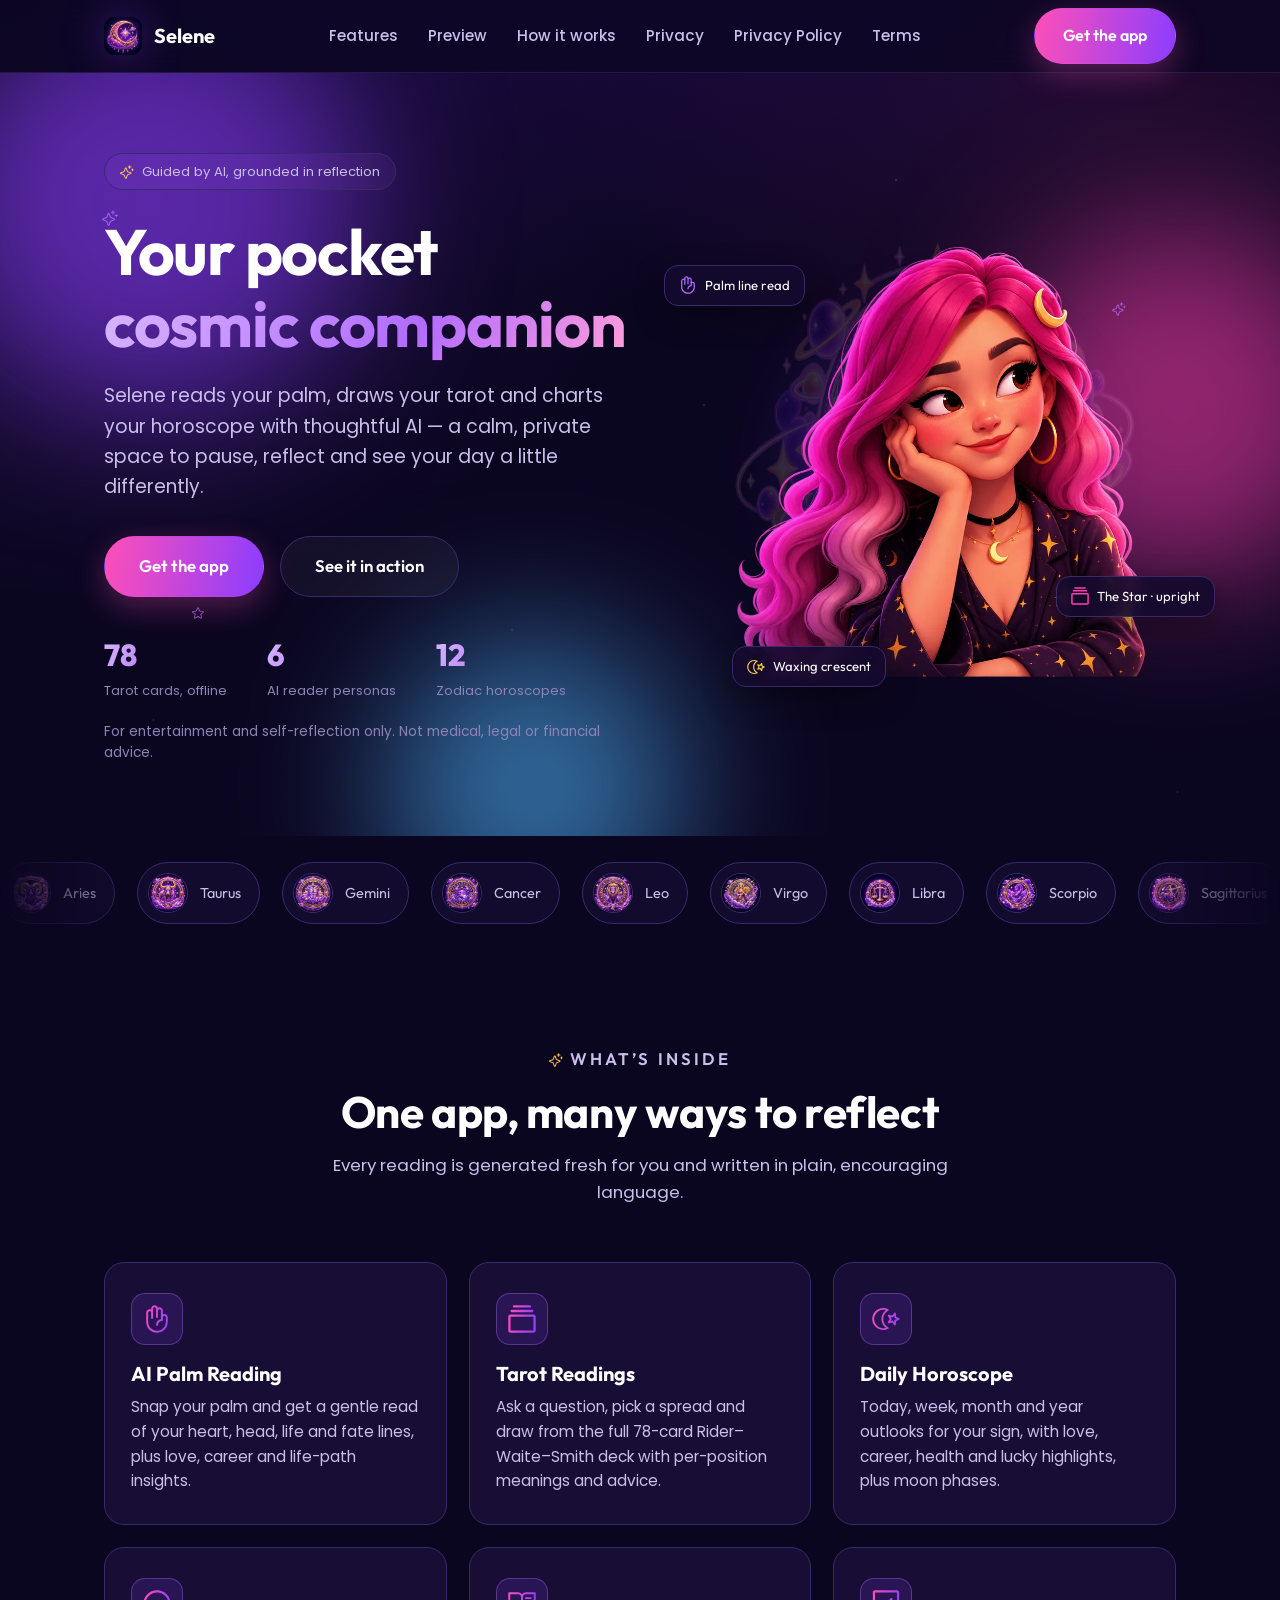
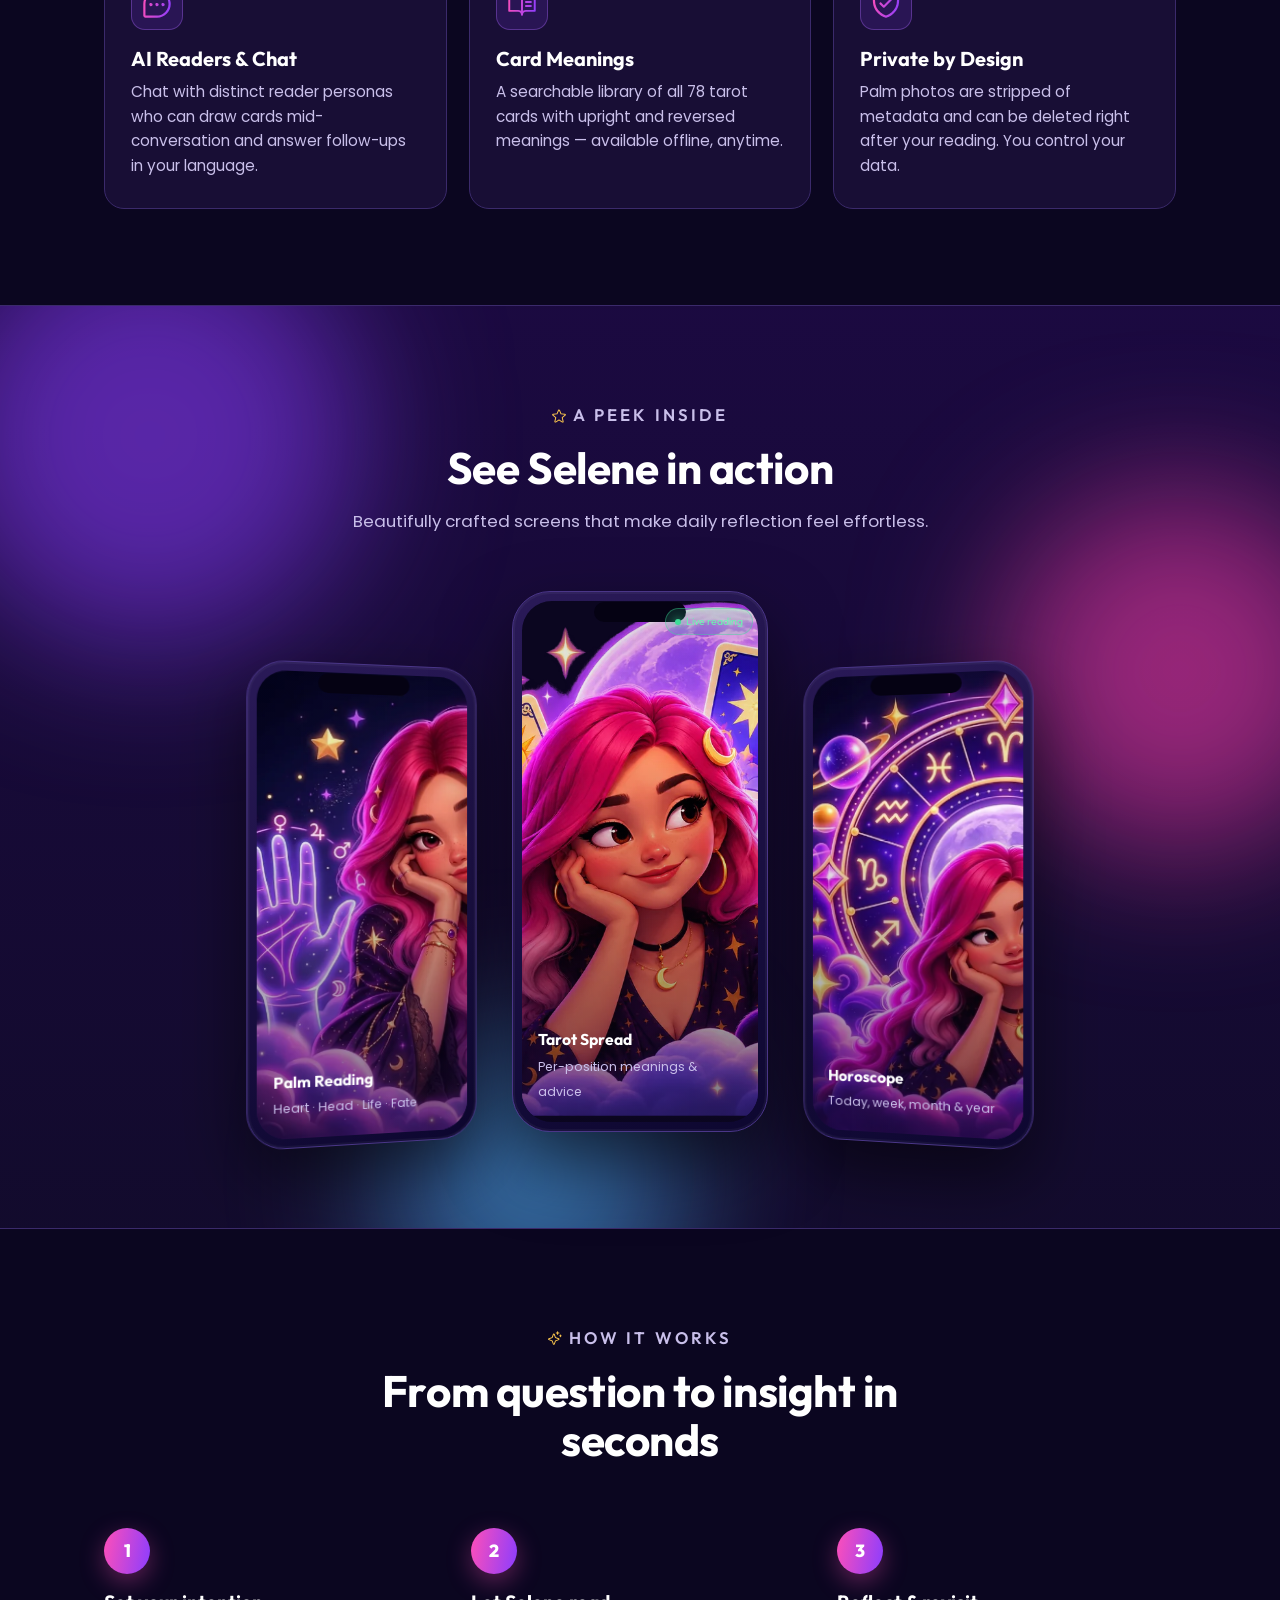
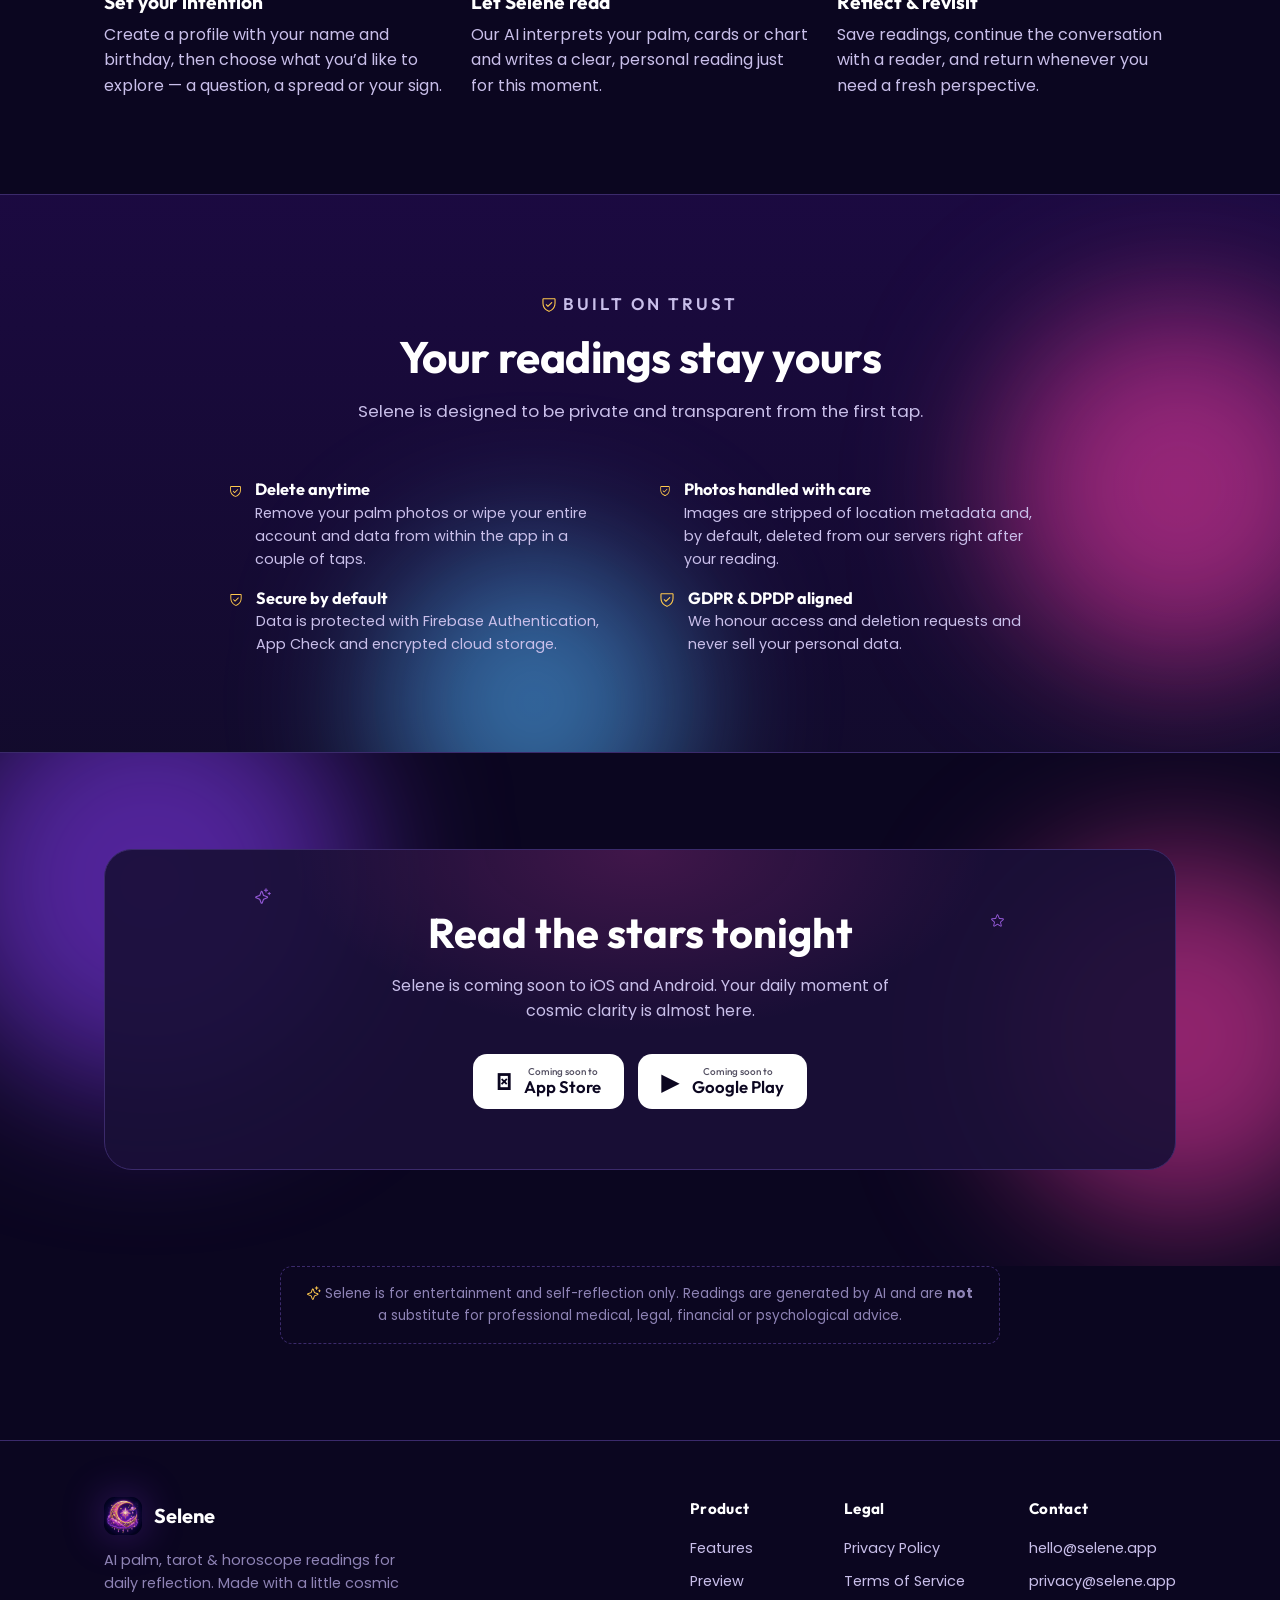
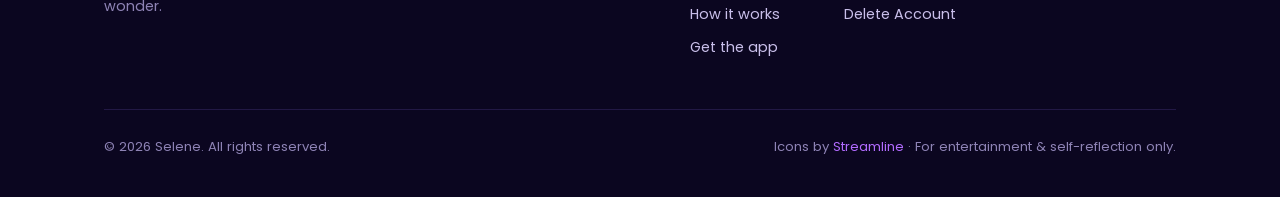
==== index.html @ d893c1e2 "Redesign landing page: Streamline icons, app demo mockups, motion graphics, zodiac marquee" ====
<!DOCTYPE html>
<html lang="en">
<head>
  <meta charset="UTF-8" />
  <meta name="viewport" content="width=device-width, initial-scale=1.0" />
  <title>Selene — AI Palm, Tarot &amp; Horoscope</title>
  <meta name="description" content="Selene reads your palm, draws your tarot and charts your horoscope with thoughtful AI. A calm, private space for daily reflection — for entertainment and self-reflection only." />
  <meta name="theme-color" content="#0B0620" />
  <link rel="icon" type="image/webp" href="assets/app_icon.webp" />
  <link rel="apple-touch-icon" href="assets/app_icon.webp" />

  <meta property="og:type" content="website" />
  <meta property="og:title" content="Selene — AI Palm, Tarot &amp; Horoscope" />
  <meta property="og:description" content="Read your palm, draw your tarot and chart your horoscope with thoughtful AI. Private by design." />
  <meta property="og:image" content="assets/hero_home.webp" />
  <meta name="twitter:card" content="summary_large_image" />

  <link rel="preconnect" href="https://fonts.googleapis.com" />
  <link rel="preconnect" href="https://fonts.gstatic.com" crossorigin />
  <link href="https://fonts.googleapis.com/css2?family=Outfit:wght@500;600;700;800&family=Poppins:wght@400;500;600&display=swap" rel="stylesheet" />
  <link rel="stylesheet" href="styles.css" />
</head>
<body>

  <div class="scroll-progress" id="scroll-progress"></div>

  <!-- ===== Nav ===== -->
  <header class="nav">
    <div class="container nav-inner">
      <a class="brand" href="index.html">
        <img src="assets/app_icon.webp" alt="Selene app icon" />
        <span>Selene</span>
      </a>
      <nav class="nav-links" id="nav-links" aria-label="Primary">
        <a href="#features">Features</a>
        <a href="#showcase">Preview</a>
        <a href="#how">How it works</a>
        <a href="#privacy">Privacy</a>
        <a href="privacy.html">Privacy Policy</a>
        <a href="terms.html">Terms</a>
      </nav>
      <div class="nav-cta">
        <a class="btn btn-primary" href="#get">Get the app</a>
        <button class="nav-toggle" aria-label="Toggle menu" aria-expanded="false" aria-controls="nav-links">&#9776;</button>
      </div>
    </div>
  </header>

  <main>
    <!-- ===== Hero ===== -->
    <section class="hero">
      <div class="aurora" aria-hidden="true"><span class="a1"></span><span class="a2"></span><span class="a3"></span></div>
      <span class="spark" style="top:18%;left:8%;" aria-hidden="true"><i class="sicon i-sparkle" style="width:16px;height:16px;"></i></span>
      <span class="spark" style="top:70%;left:15%;animation-delay:1s;" aria-hidden="true"><i class="sicon i-star" style="width:12px;height:12px;"></i></span>
      <span class="spark" style="top:30%;right:12%;animation-delay:1.6s;" aria-hidden="true"><i class="sicon i-sparkle" style="width:14px;height:14px;"></i></span>

      <div class="container hero-grid">
        <div class="hero-copy">
          <span class="hero-badge"><i class="sicon i-sparkle"></i> Guided by AI, grounded in reflection</span>
          <h1>Your pocket <span class="gradient-text">cosmic companion</span></h1>
          <p class="lead">Selene reads your palm, draws your tarot and charts your horoscope with thoughtful AI &mdash; a calm, private space to pause, reflect and see your day a little differently.</p>
          <div class="hero-actions">
            <a class="btn btn-primary btn-lg" href="#get">Get the app</a>
            <a class="btn btn-ghost btn-lg" href="#showcase">See it in action</a>
          </div>
          <div class="stats">
            <div class="stat"><div class="n">78</div><div class="l">Tarot cards, offline</div></div>
            <div class="stat"><div class="n">6</div><div class="l">AI reader personas</div></div>
            <div class="stat"><div class="n">12</div><div class="l">Zodiac horoscopes</div></div>
          </div>
          <p class="hero-note">For entertainment and self-reflection only. Not medical, legal or financial advice.</p>
        </div>

        <div class="hero-visual">
          <img class="zodiac-halo" src="assets/zodiac_wheel.webp" alt="" aria-hidden="true" />
          <div class="orb" aria-hidden="true"></div>
          <img src="assets/selene_cutout.webp" alt="Selene, the app's guiding moon-goddess character" width="440" height="440" />
          <span class="float-chip c1"><i class="sicon i-palm g"></i> Palm line read</span>
          <span class="float-chip c2"><i class="sicon i-cards m"></i> The Star &middot; upright</span>
          <span class="float-chip c3"><i class="sicon i-moon gold"></i> Waxing crescent</span>
        </div>
      </div>
    </section>

    <!-- ===== Zodiac marquee (motion graphic) ===== -->
    <div class="marquee" aria-hidden="true">
      <div class="marquee-track">
        <div class="zsign"><img src="assets/zodiac/aries.webp" alt="" /><span>Aries</span></div>
        <div class="zsign"><img src="assets/zodiac/taurus.webp" alt="" /><span>Taurus</span></div>
        <div class="zsign"><img src="assets/zodiac/gemini.webp" alt="" /><span>Gemini</span></div>
        <div class="zsign"><img src="assets/zodiac/cancer.webp" alt="" /><span>Cancer</span></div>
        <div class="zsign"><img src="assets/zodiac/leo.webp" alt="" /><span>Leo</span></div>
        <div class="zsign"><img src="assets/zodiac/virgo.webp" alt="" /><span>Virgo</span></div>
        <div class="zsign"><img src="assets/zodiac/libra.webp" alt="" /><span>Libra</span></div>
        <div class="zsign"><img src="assets/zodiac/scorpio.webp" alt="" /><span>Scorpio</span></div>
        <div class="zsign"><img src="assets/zodiac/sagittarius.webp" alt="" /><span>Sagittarius</span></div>
        <div class="zsign"><img src="assets/zodiac/capricorn.webp" alt="" /><span>Capricorn</span></div>
        <div class="zsign"><img src="assets/zodiac/aquarius.webp" alt="" /><span>Aquarius</span></div>
        <div class="zsign"><img src="assets/zodiac/pisces.webp" alt="" /><span>Pisces</span></div>
        <!-- duplicate for seamless loop -->
        <div class="zsign"><img src="assets/zodiac/aries.webp" alt="" /><span>Aries</span></div>
        <div class="zsign"><img src="assets/zodiac/taurus.webp" alt="" /><span>Taurus</span></div>
        <div class="zsign"><img src="assets/zodiac/gemini.webp" alt="" /><span>Gemini</span></div>
        <div class="zsign"><img src="assets/zodiac/cancer.webp" alt="" /><span>Cancer</span></div>
        <div class="zsign"><img src="assets/zodiac/leo.webp" alt="" /><span>Leo</span></div>
        <div class="zsign"><img src="assets/zodiac/virgo.webp" alt="" /><span>Virgo</span></div>
        <div class="zsign"><img src="assets/zodiac/libra.webp" alt="" /><span>Libra</span></div>
        <div class="zsign"><img src="assets/zodiac/scorpio.webp" alt="" /><span>Scorpio</span></div>
        <div class="zsign"><img src="assets/zodiac/sagittarius.webp" alt="" /><span>Sagittarius</span></div>
        <div class="zsign"><img src="assets/zodiac/capricorn.webp" alt="" /><span>Capricorn</span></div>
        <div class="zsign"><img src="assets/zodiac/aquarius.webp" alt="" /><span>Aquarius</span></div>
        <div class="zsign"><img src="assets/zodiac/pisces.webp" alt="" /><span>Pisces</span></div>
      </div>
    </div>

    <!-- ===== Features ===== -->
    <section id="features">
      <div class="container">
        <div class="section-head reveal">
          <p class="eyebrow"><i class="sicon i-sparkle"></i> What&rsquo;s inside</p>
          <h2>One app, many ways to reflect</h2>
          <p>Every reading is generated fresh for you and written in plain, encouraging language.</p>
        </div>
        <div class="grid grid-3">
          <article class="card reveal d1">
            <div class="icon"><i class="sicon i-palm"></i></div>
            <h3>AI Palm Reading</h3>
            <p>Snap your palm and get a gentle read of your heart, head, life and fate lines, plus love, career and life-path insights.</p>
          </article>
          <article class="card reveal d2">
            <div class="icon"><i class="sicon i-cards"></i></div>
            <h3>Tarot Readings</h3>
            <p>Ask a question, pick a spread and draw from the full 78-card Rider&ndash;Waite&ndash;Smith deck with per-position meanings and advice.</p>
          </article>
          <article class="card reveal d3">
            <div class="icon"><i class="sicon i-moon"></i></div>
            <h3>Daily Horoscope</h3>
            <p>Today, week, month and year outlooks for your sign, with love, career, health and lucky highlights, plus moon phases.</p>
          </article>
          <article class="card reveal d1">
            <div class="icon"><i class="sicon i-chat"></i></div>
            <h3>AI Readers &amp; Chat</h3>
            <p>Chat with distinct reader personas who can draw cards mid-conversation and answer follow-ups in your language.</p>
          </article>
          <article class="card reveal d2">
            <div class="icon"><i class="sicon i-book"></i></div>
            <h3>Card Meanings</h3>
            <p>A searchable library of all 78 tarot cards with upright and reversed meanings &mdash; available offline, anytime.</p>
          </article>
          <article class="card reveal d3">
            <div class="icon"><i class="sicon i-shield"></i></div>
            <h3>Private by Design</h3>
            <p>Palm photos are stripped of metadata and can be deleted right after your reading. You control your data.</p>
          </article>
        </div>
      </div>
    </section>

    <!-- ===== App demo / showcase ===== -->
    <section id="showcase" class="showcase band">
      <div class="aurora" aria-hidden="true"><span class="a1"></span><span class="a2"></span><span class="a3"></span></div>
      <div class="container">
        <div class="section-head reveal">
          <p class="eyebrow"><i class="sicon i-star"></i> A peek inside</p>
          <h2>See Selene in action</h2>
          <p>Beautifully crafted screens that make daily reflection feel effortless.</p>
        </div>
        <div class="showcase-stage reveal">
          <div class="phone left">
            <div class="notch"></div>
            <div class="screen">
              <img src="assets/hero_palm.webp" alt="Selene palm reading screen" />
              <div class="cap"><b>Palm Reading</b><span>Heart &middot; Head &middot; Life &middot; Fate</span></div>
            </div>
          </div>
          <div class="phone center">
            <div class="notch"></div>
            <span class="badge-live"><span class="dot"></span> Live reading</span>
            <div class="screen">
              <img src="assets/hero_tarot.webp" alt="Selene tarot reading screen" />
              <div class="cap"><b>Tarot Spread</b><span>Per-position meanings &amp; advice</span></div>
            </div>
          </div>
          <div class="phone right">
            <div class="notch"></div>
            <div class="screen">
              <img src="assets/hero_horoscope.webp" alt="Selene horoscope screen" />
              <div class="cap"><b>Horoscope</b><span>Today, week, month &amp; year</span></div>
            </div>
          </div>
        </div>
      </div>
    </section>

    <!-- ===== How it works ===== -->
    <section id="how">
      <div class="container">
        <div class="section-head reveal">
          <p class="eyebrow"><i class="sicon i-sparkle"></i> How it works</p>
          <h2>From question to insight in seconds</h2>
        </div>
        <div class="steps">
          <div class="step reveal d1">
            <div class="num">1</div>
            <h3>Set your intention</h3>
            <p>Create a profile with your name and birthday, then choose what you&rsquo;d like to explore &mdash; a question, a spread or your sign.</p>
          </div>
          <div class="step reveal d2">
            <div class="num">2</div>
            <h3>Let Selene read</h3>
            <p>Our AI interprets your palm, cards or chart and writes a clear, personal reading just for this moment.</p>
          </div>
          <div class="step reveal d3">
            <div class="num">3</div>
            <h3>Reflect &amp; revisit</h3>
            <p>Save readings, continue the conversation with a reader, and return whenever you need a fresh perspective.</p>
          </div>
        </div>
      </div>
    </section>

    <!-- ===== Trust / privacy ===== -->
    <section id="privacy" class="band">
      <div class="aurora" aria-hidden="true"><span class="a2"></span><span class="a3"></span></div>
      <div class="container">
        <div class="section-head reveal">
          <p class="eyebrow"><i class="sicon i-shield"></i> Built on trust</p>
          <h2>Your readings stay yours</h2>
          <p>Selene is designed to be private and transparent from the first tap.</p>
        </div>
        <div class="trust-list reveal">
          <div class="trust-item">
            <i class="sicon i-shield"></i>
            <div><h4>Delete anytime</h4><p>Remove your palm photos or wipe your entire account and data from within the app in a couple of taps.</p></div>
          </div>
          <div class="trust-item">
            <i class="sicon i-shield"></i>
            <div><h4>Photos handled with care</h4><p>Images are stripped of location metadata and, by default, deleted from our servers right after your reading.</p></div>
          </div>
          <div class="trust-item">
            <i class="sicon i-shield"></i>
            <div><h4>Secure by default</h4><p>Data is protected with Firebase Authentication, App Check and encrypted cloud storage.</p></div>
          </div>
          <div class="trust-item">
            <i class="sicon i-shield"></i>
            <div><h4>GDPR &amp; DPDP aligned</h4><p>We honour access and deletion requests and never sell your personal data.</p></div>
          </div>
        </div>
      </div>
    </section>

    <!-- ===== Get the app / CTA ===== -->
    <section id="get" class="cta-band">
      <div class="aurora" aria-hidden="true"><span class="a1"></span><span class="a2"></span></div>
      <div class="container">
        <div class="cta-card reveal">
          <span class="spark" style="top:12%;left:14%;" aria-hidden="true"><i class="sicon i-sparkle" style="width:16px;height:16px;"></i></span>
          <span class="spark" style="top:20%;right:16%;animation-delay:1s;" aria-hidden="true"><i class="sicon i-star" style="width:13px;height:13px;"></i></span>
          <h2>Read the stars tonight</h2>
          <p>Selene is coming soon to iOS and Android. Your daily moment of cosmic clarity is almost here.</p>
          <div class="store-badges">
            <a class="store-badge" href="#" aria-label="Download on the App Store (coming soon)">
              <span class="ico">&#63743;</span>
              <span><small>Coming soon to</small>App Store</span>
            </a>
            <a class="store-badge" href="#" aria-label="Get it on Google Play (coming soon)">
              <span class="ico">&#9654;</span>
              <span><small>Coming soon to</small>Google Play</span>
            </a>
          </div>
        </div>
      </div>
    </section>

    <!-- ===== Disclaimer ===== -->
    <section style="padding-top:0;">
      <div class="container">
        <p class="disclaimer reveal"><i class="sicon i-sparkle" style="width:14px;height:14px;vertical-align:-2px;background:var(--gold);"></i> Selene is for entertainment and self-reflection only. Readings are generated by AI and are <strong>not</strong> a substitute for professional medical, legal, financial or psychological advice.</p>
      </div>
    </section>
  </main>

  <!-- ===== Footer ===== -->
  <footer class="footer">
    <div class="container">
      <div class="footer-grid">
        <div class="footer-brand">
          <a class="brand" href="index.html">
            <img src="assets/app_icon.webp" alt="Selene app icon" />
            <span>Selene</span>
          </a>
          <p>AI palm, tarot &amp; horoscope readings for daily reflection. Made with a little cosmic wonder.</p>
        </div>
        <div class="footer-cols">
          <div class="footer-col">
            <h5>Product</h5>
            <a href="#features">Features</a>
            <a href="#showcase">Preview</a>
            <a href="#how">How it works</a>
            <a href="#get">Get the app</a>
          </div>
          <div class="footer-col">
            <h5>Legal</h5>
            <a href="privacy.html">Privacy Policy</a>
            <a href="terms.html">Terms of Service</a>
            <a href="delete-account.html">Delete Account</a>
          </div>
          <div class="footer-col">
            <h5>Contact</h5>
            <a href="mailto:hello@selene.app">hello@selene.app</a>
            <a href="mailto:privacy@selene.app">privacy@selene.app</a>
          </div>
        </div>
      </div>
      <div class="footer-bottom">
        <span>&copy; <span id="year">2026</span> Selene. All rights reserved.</span>
        <span>Icons by <a href="https://streamlinehq.com" target="_blank" rel="noopener">Streamline</a> &middot; For entertainment &amp; self-reflection only.</span>
      </div>
    </div>
  </footer>

  <script src="main.js"></script>
</body>
</html>
---- styles.css ----
/* =============================================================
   Selene — shared stylesheet
   Cosmic-purple brand carried over from the Flutter app theme.
   ============================================================= */

:root {
  /* Brand palette (from lib/core/theme.dart) */
  --bg: #0B0620;
  --bg-top: #2A0E5C;
  --card: rgba(26, 16, 56, 0.90);
  --card-solid: #150C30;
  --border: #3B2A6B;
  --primary: #8B3DFF;
  --glow: #B26BFF;
  --magenta: #FF3DAE;
  --gold: #FFC94D;
  --text: #FFFFFF;
  --text-secondary: #C9BFEA;
  --text-muted: #8E83B5;

  --cta: linear-gradient(100deg, #FF4FB8 0%, #8B3DFF 100%);
  --heading-gradient: linear-gradient(120deg, #D9B8FF 0%, #B26BFF 60%, #FF9EDB 100%);

  --radius-sm: 12px;
  --radius: 20px;
  --radius-lg: 28px;
  --maxw: 1120px;

  --font-head: "Outfit", system-ui, -apple-system, "Segoe UI", sans-serif;
  --font-body: "Poppins", system-ui, -apple-system, "Segoe UI", sans-serif;

  --shadow-glow: 0 0 40px rgba(139, 61, 255, 0.35);
}

/* ---------- Reset ---------- */
*, *::before, *::after { box-sizing: border-box; margin: 0; padding: 0; }

html { scroll-behavior: smooth; -webkit-text-size-adjust: 100%; }

body {
  font-family: var(--font-body);
  color: var(--text-secondary);
  background-color: var(--bg);
  background-image:
    radial-gradient(1200px 700px at 50% -10%, #1C0A45 0%, rgba(28,10,69,0) 55%),
    radial-gradient(900px 600px at 85% 8%, rgba(255,61,174,0.10) 0%, rgba(11,6,32,0) 60%),
    radial-gradient(900px 700px at 8% 20%, rgba(139,61,255,0.14) 0%, rgba(11,6,32,0) 60%);
  background-attachment: fixed;
  line-height: 1.6;
  font-size: 16px;
  overflow-x: hidden;
  min-height: 100vh;
  -webkit-font-smoothing: antialiased;
}

/* Faint starfield layer */
body::before {
  content: "";
  position: fixed;
  inset: 0;
  z-index: -1;
  pointer-events: none;
  background-image:
    radial-gradient(1.5px 1.5px at 20% 30%, rgba(255,255,255,0.7), transparent),
    radial-gradient(1.5px 1.5px at 70% 20%, rgba(255,255,255,0.5), transparent),
    radial-gradient(1px 1px at 40% 70%, rgba(255,255,255,0.6), transparent),
    radial-gradient(1px 1px at 85% 60%, rgba(255,255,255,0.5), transparent),
    radial-gradient(1.5px 1.5px at 55% 45%, rgba(255,255,255,0.4), transparent),
    radial-gradient(1px 1px at 12% 80%, rgba(255,255,255,0.5), transparent),
    radial-gradient(1px 1px at 92% 88%, rgba(255,255,255,0.4), transparent);
  opacity: 0.5;
}

img { max-width: 100%; display: block; }
a { color: var(--glow); text-decoration: none; transition: color 0.2s ease; }
a:hover { color: var(--magenta); }

/* ---------- Layout ---------- */
.container { width: 100%; max-width: var(--maxw); margin: 0 auto; padding: 0 24px; }

section { padding: 96px 0; }

/* ---------- Typography ---------- */
h1, h2, h3, h4 { font-family: var(--font-head); color: var(--text); line-height: 1.12; font-weight: 700; }

.eyebrow {
  font-family: var(--font-head);
  text-transform: uppercase;
  letter-spacing: 0.18em;
  font-size: 0.72rem;
  font-weight: 600;
  color: var(--glow);
  margin-bottom: 14px;
}

.gradient-text {
  background: var(--heading-gradient);
  -webkit-background-clip: text;
  background-clip: text;
  color: transparent;
}

.section-head { max-width: 640px; margin: 0 auto 56px; text-align: center; }
.section-head h2 { font-size: clamp(1.9rem, 4vw, 2.75rem); margin-bottom: 16px; letter-spacing: -0.01em; }
.section-head p { color: var(--text-secondary); font-size: 1.05rem; }

/* ---------- Buttons ---------- */
.btn {
  display: inline-flex;
  align-items: center;
  justify-content: center;
  gap: 10px;
  font-family: var(--font-head);
  font-weight: 600;
  font-size: 1rem;
  padding: 14px 28px;
  border-radius: 999px;
  border: 1px solid transparent;
  cursor: pointer;
  transition: transform 0.2s ease, box-shadow 0.2s ease, background 0.2s ease;
  white-space: nowrap;
}
.btn-primary {
  background: var(--cta);
  color: #fff;
  box-shadow: 0 10px 30px rgba(255, 79, 184, 0.30);
}
.btn-primary:hover { transform: translateY(-2px); box-shadow: 0 16px 40px rgba(255, 79, 184, 0.42); color: #fff; }
.btn-ghost {
  background: rgba(255,255,255,0.04);
  border-color: var(--border);
  color: var(--text);
}
.btn-ghost:hover { border-color: var(--glow); color: var(--text); background: rgba(178,107,255,0.10); }
.btn-lg { padding: 16px 34px; font-size: 1.05rem; }

/* ---------- Navbar ---------- */
.nav {
  position: sticky;
  top: 0;
  z-index: 50;
  backdrop-filter: blur(14px);
  background: rgba(11, 6, 32, 0.72);
  border-bottom: 1px solid rgba(59, 42, 107, 0.5);
}
.nav-inner { display: flex; align-items: center; justify-content: space-between; height: 72px; }
.brand { display: flex; align-items: center; gap: 12px; font-family: var(--font-head); font-weight: 700; font-size: 1.25rem; color: #fff; }
.brand img { width: 38px; height: 38px; border-radius: 11px; box-shadow: var(--shadow-glow); }
.nav-links { display: flex; align-items: center; gap: 30px; }
.nav-links a { color: var(--text-secondary); font-size: 0.95rem; font-weight: 500; }
.nav-links a:hover { color: #fff; }
.nav-cta { display: flex; align-items: center; gap: 14px; }
.nav-toggle { display: none; background: none; border: 0; color: #fff; font-size: 1.6rem; cursor: pointer; }

/* ---------- Hero ---------- */
.hero { padding: 80px 0 72px; }
.hero-grid { display: grid; grid-template-columns: 1.05fr 0.95fr; gap: 56px; align-items: center; }
.hero h1 { font-size: clamp(2.5rem, 6vw, 4rem); letter-spacing: -0.02em; margin-bottom: 22px; }
.hero p.lead { font-size: 1.18rem; color: var(--text-secondary); max-width: 520px; margin-bottom: 34px; }
.hero-actions { display: flex; gap: 16px; flex-wrap: wrap; }
.hero-note { margin-top: 20px; font-size: 0.85rem; color: var(--text-muted); }

.hero-badge {
  display: inline-flex; align-items: center; gap: 8px;
  padding: 7px 15px; margin-bottom: 26px;
  border-radius: 999px;
  border: 1px solid var(--border);
  background: rgba(178,107,255,0.08);
  font-size: 0.82rem; color: var(--text-secondary);
}
.hero-badge .dot { width: 7px; height: 7px; border-radius: 50%; background: var(--gold); box-shadow: 0 0 10px var(--gold); }

.hero-visual { position: relative; display: flex; justify-content: center; }
.hero-visual .orb {
  position: absolute; inset: 0; margin: auto;
  width: 78%; aspect-ratio: 1; border-radius: 50%;
  background: radial-gradient(circle, rgba(178,107,255,0.5) 0%, rgba(139,61,255,0.12) 45%, transparent 70%);
  filter: blur(20px);
  z-index: 0;
  animation: float 7s ease-in-out infinite;
}
.hero-visual img {
  position: relative; z-index: 1;
  width: 100%; max-width: 440px;
  border-radius: 28px;
  animation: float 7s ease-in-out infinite;
}

@keyframes float { 0%,100% { transform: translateY(0); } 50% { transform: translateY(-14px); } }

/* ---------- Feature grid ---------- */
.grid { display: grid; gap: 22px; }
.grid-3 { grid-template-columns: repeat(3, 1fr); }
.grid-2 { grid-template-columns: repeat(2, 1fr); }

.card {
  background: var(--card);
  border: 1px solid var(--border);
  border-radius: var(--radius);
  padding: 30px 26px;
  transition: transform 0.25s ease, border-color 0.25s ease, box-shadow 0.25s ease;
}
.card:hover { transform: translateY(-4px); border-color: rgba(178,107,255,0.6); box-shadow: 0 18px 50px rgba(0,0,0,0.35); }
.card .icon {
  width: 52px; height: 52px; border-radius: 14px;
  display: grid; place-items: center; font-size: 1.5rem;
  background: rgba(139,61,255,0.16);
  border: 1px solid rgba(178,107,255,0.35);
  margin-bottom: 18px;
}
.card h3 { font-size: 1.25rem; margin-bottom: 10px; }
.card p { font-size: 0.96rem; color: var(--text-secondary); }

/* ---------- How it works ---------- */
.steps { display: grid; grid-template-columns: repeat(3, 1fr); gap: 28px; counter-reset: step; }
.step { position: relative; padding-top: 8px; }
.step .num {
  font-family: var(--font-head); font-weight: 800; font-size: 1.1rem;
  width: 46px; height: 46px; border-radius: 50%;
  display: grid; place-items: center; margin-bottom: 18px;
  color: #fff; background: var(--cta);
  box-shadow: 0 8px 24px rgba(255,79,184,0.35);
}
.step h3 { font-size: 1.2rem; margin-bottom: 8px; }

/* ---------- Trust / privacy band ---------- */
.band {
  background: linear-gradient(180deg, rgba(42,14,92,0.55) 0%, rgba(26,16,56,0.55) 100%);
  border-top: 1px solid var(--border);
  border-bottom: 1px solid var(--border);
}
.trust-list { display: grid; grid-template-columns: repeat(2, 1fr); gap: 18px 40px; max-width: 820px; margin: 0 auto; }
.trust-item { display: flex; gap: 14px; align-items: flex-start; }
.trust-item .check { color: var(--gold); font-size: 1.2rem; line-height: 1.4; flex-shrink: 0; }
.trust-item h4 { font-family: var(--font-head); color: #fff; font-size: 1.02rem; margin-bottom: 3px; }
.trust-item p { font-size: 0.9rem; color: var(--text-secondary); }

/* ---------- CTA band ---------- */
.cta-band { text-align: center; }
.cta-card {
  background: var(--card);
  border: 1px solid var(--border);
  border-radius: var(--radius-lg);
  padding: 60px 32px;
  position: relative;
  overflow: hidden;
}
.cta-card::before {
  content:""; position:absolute; inset:0;
  background: radial-gradient(500px 260px at 50% 0%, rgba(255,61,174,0.18), transparent 70%);
  pointer-events:none;
}
.cta-card h2 { font-size: clamp(1.8rem, 4vw, 2.6rem); margin-bottom: 16px; position: relative; }
.cta-card p { max-width: 520px; margin: 0 auto 30px; position: relative; }

/* ---------- Store badges ---------- */
.store-badges { display: flex; gap: 14px; justify-content: center; flex-wrap: wrap; }
.store-badge {
  display: inline-flex; align-items: center; gap: 12px;
  padding: 12px 22px; border-radius: 14px;
  background: #fff; color: #0B0620;
  font-family: var(--font-head); font-weight: 600;
  border: 1px solid rgba(255,255,255,0.2);
  transition: transform 0.2s ease;
}
.store-badge:hover { transform: translateY(-2px); color: #0B0620; }
.store-badge small { display: block; font-size: 0.62rem; font-weight: 500; opacity: 0.7; line-height: 1; }
.store-badge span { font-size: 1.05rem; line-height: 1.15; }
.store-badge .ico { font-size: 1.5rem; }

/* ---------- Disclaimer strip ---------- */
.disclaimer {
  text-align: center; font-size: 0.85rem; color: var(--text-muted);
  border: 1px dashed var(--border); border-radius: var(--radius-sm);
  padding: 16px 20px; max-width: 720px; margin: 0 auto;
}

/* ---------- Footer ---------- */
.footer { border-top: 1px solid var(--border); padding: 56px 0 40px; }
.footer-grid { display: flex; justify-content: space-between; flex-wrap: wrap; gap: 40px; margin-bottom: 40px; }
.footer-brand { max-width: 300px; }
.footer-brand .brand { margin-bottom: 14px; }
.footer-brand p { font-size: 0.9rem; color: var(--text-muted); }
.footer-cols { display: flex; gap: 64px; flex-wrap: wrap; }
.footer-col h5 { font-family: var(--font-head); color: #fff; font-size: 0.95rem; margin-bottom: 16px; letter-spacing: 0.02em; }
.footer-col a { display: block; color: var(--text-secondary); font-size: 0.9rem; margin-bottom: 10px; }
.footer-col a:hover { color: #fff; }
.footer-bottom {
  display: flex; justify-content: space-between; align-items: center; flex-wrap: wrap; gap: 12px;
  padding-top: 26px; border-top: 1px solid rgba(59,42,107,0.5);
  font-size: 0.82rem; color: var(--text-muted);
}

/* ---------- Legal / content pages ---------- */
.page-hero { padding: 72px 0 40px; text-align: center; }
.page-hero h1 { font-size: clamp(2.2rem, 5vw, 3.2rem); margin-bottom: 12px; }
.page-hero .updated { font-size: 0.88rem; color: var(--text-muted); }

.legal { padding: 20px 0 96px; }
.legal-wrap { max-width: 820px; margin: 0 auto; }
.legal-card {
  background: var(--card);
  border: 1px solid var(--border);
  border-radius: var(--radius);
  padding: 44px clamp(24px, 5vw, 56px);
}
.legal-card h2 {
  font-size: 1.4rem; margin: 40px 0 14px;
  padding-top: 8px;
}
.legal-card h2:first-child { margin-top: 0; }
.legal-card h3 { font-size: 1.08rem; color: var(--text); margin: 24px 0 10px; }
.legal-card p { margin-bottom: 16px; color: var(--text-secondary); }
.legal-card ul { margin: 0 0 18px 22px; }
.legal-card li { margin-bottom: 9px; color: var(--text-secondary); }
.legal-card strong { color: var(--text); font-weight: 600; }
.legal-card a { text-decoration: underline; text-underline-offset: 3px; }

/* Table of contents */
.toc {
  background: rgba(21,12,48,0.6);
  border: 1px solid var(--border);
  border-radius: var(--radius-sm);
  padding: 20px 24px;
  margin-bottom: 32px;
}
.toc h4 { font-family: var(--font-head); color: #fff; font-size: 0.85rem; text-transform: uppercase; letter-spacing: 0.14em; margin-bottom: 12px; }
.toc ol { margin-left: 18px; columns: 2; column-gap: 32px; }
.toc li { margin-bottom: 7px; font-size: 0.9rem; }
.toc a { color: var(--text-secondary); text-decoration: none; }
.toc a:hover { color: var(--glow); }

/* Callout boxes (delete-account, warnings) */
.callout {
  border-radius: var(--radius-sm);
  padding: 20px 22px;
  margin: 22px 0;
  border: 1px solid var(--border);
  background: rgba(139,61,255,0.08);
}
.callout.warn { border-color: rgba(255,92,122,0.5); background: rgba(255,92,122,0.08); }
.callout.gold { border-color: rgba(255,201,77,0.45); background: rgba(255,201,77,0.07); }
.callout h4 { font-family: var(--font-head); color: #fff; margin-bottom: 8px; font-size: 1.02rem; }
.callout p:last-child { margin-bottom: 0; }

/* Numbered step list for delete-account */
.step-list { counter-reset: s; list-style: none; margin: 0 0 8px; }
.step-list li {
  position: relative; padding: 0 0 22px 52px; margin: 0;
  border-left: 2px solid var(--border); margin-left: 18px;
}
.step-list li:last-child { border-left-color: transparent; padding-bottom: 0; }
.step-list li::before {
  counter-increment: s; content: counter(s);
  position: absolute; left: -19px; top: -2px;
  width: 36px; height: 36px; border-radius: 50%;
  display: grid; place-items: center;
  font-family: var(--font-head); font-weight: 700; color: #fff;
  background: var(--cta); box-shadow: 0 6px 18px rgba(255,79,184,0.3);
}
.step-list li strong { display: block; color: #fff; margin-bottom: 3px; font-family: var(--font-head); }

/* ---------- Reveal on scroll ---------- */
.reveal { opacity: 0; transform: translateY(24px); transition: opacity 0.7s ease, transform 0.7s ease; }
.reveal.in { opacity: 1; transform: none; }

/* ---------- Responsive ---------- */
@media (max-width: 900px) {
  section { padding: 72px 0; }
  .hero-grid { grid-template-columns: 1fr; gap: 40px; text-align: center; }
  .hero p.lead { margin-left: auto; margin-right: auto; }
  .hero-actions { justify-content: center; }
  .hero-badge { margin-left: auto; margin-right: auto; }
  .hero-visual { order: -1; }
  .grid-3 { grid-template-columns: repeat(2, 1fr); }
  .steps { grid-template-columns: 1fr; gap: 20px; }
  .nav-links { display: none; }
  .nav-toggle { display: block; }
  .nav-links.open {
    display: flex; flex-direction: column; gap: 18px;
    position: absolute; top: 72px; left: 0; right: 0;
    background: rgba(11,6,32,0.97); padding: 24px; border-bottom: 1px solid var(--border);
  }
  .trust-list { grid-template-columns: 1fr; }
  .toc ol { columns: 1; }
}

@media (max-width: 560px) {
  .grid-3, .grid-2 { grid-template-columns: 1fr; }
  .container { padding: 0 18px; }
  .footer-bottom { flex-direction: column; text-align: center; }
  .nav-cta .btn:not(.nav-toggle) { display: none; }
}

/* =============================================================
   ENHANCEMENTS v2 — Streamline icons, motion graphics, app demo
   ============================================================= */

/* ---------- Streamline icon system (mask → themeable) ---------- */
.sicon {
  display: inline-block;
  width: 1em; height: 1em;
  background: currentColor;
  -webkit-mask: var(--m) center / contain no-repeat;
  mask: var(--m) center / contain no-repeat;
}
.i-palm    { --m: url(assets/icons/palm.svg); }
.i-cards   { --m: url(assets/icons/cards.svg); }
.i-moon    { --m: url(assets/icons/moon.svg); }
.i-chat    { --m: url(assets/icons/chat.svg); }
.i-book    { --m: url(assets/icons/book.svg); }
.i-shield  { --m: url(assets/icons/shield.svg); }
.i-sparkle { --m: url(assets/icons/sparkle.svg); }
.i-star    { --m: url(assets/icons/star.svg); }

/* Feature-card icon tile now renders a gradient-filled Streamline glyph */
.card .icon { position: relative; overflow: hidden; }
.card .icon .sicon {
  width: 28px; height: 28px;
  background: var(--cta);
}
.card:hover .icon .sicon { animation: icon-pop 0.5s ease; }
@keyframes icon-pop { 0%{transform:scale(1);} 40%{transform:scale(1.18) rotate(-4deg);} 100%{transform:scale(1);} }

/* Eyebrow / badge sparkle */
.hero-badge .sicon, .eyebrow .sicon { width: 14px; height: 14px; background: var(--gold); }
.trust-item .sicon { width: 22px; height: 22px; background: var(--gold); }
.step .num .sicon { width: 20px; height: 20px; background: #fff; }

/* ---------- Animated aurora blobs (hero + sections) ---------- */
.aurora { position: absolute; inset: 0; overflow: hidden; z-index: 0; pointer-events: none; }
.aurora span {
  position: absolute; border-radius: 50%; filter: blur(70px); opacity: 0.55;
  mix-blend-mode: screen;
}
.aurora .a1 { width: 420px; height: 420px; background: #8B3DFF; top: -80px; left: -60px; animation: drift1 16s ease-in-out infinite; }
.aurora .a2 { width: 360px; height: 360px; background: #FF3DAE; top: 20%; right: -80px; animation: drift2 19s ease-in-out infinite; }
.aurora .a3 { width: 300px; height: 300px; background: #4FB8FF; bottom: -100px; left: 30%; animation: drift3 22s ease-in-out infinite; }
@keyframes drift1 { 0%,100%{transform:translate(0,0) scale(1);} 50%{transform:translate(60px,40px) scale(1.15);} }
@keyframes drift2 { 0%,100%{transform:translate(0,0) scale(1);} 50%{transform:translate(-50px,50px) scale(1.1);} }
@keyframes drift3 { 0%,100%{transform:translate(0,0) scale(1);} 50%{transform:translate(40px,-40px) scale(1.2);} }
.hero, section.band, .cta-band { position: relative; }
.hero > .container, .band > .container, .cta-band > .container { position: relative; z-index: 1; }

/* ---------- Floating sparkles decoration ---------- */
.spark {
  position: absolute; color: var(--glow);
  animation: twinkle 3s ease-in-out infinite, floaty 7s ease-in-out infinite;
  pointer-events: none; opacity: 0.8; z-index: 1;
}
.spark .sicon { display:block; }
@keyframes twinkle { 0%,100%{opacity:0.25; transform:scale(0.8);} 50%{opacity:1; transform:scale(1.1);} }
@keyframes floaty { 0%,100%{translate:0 0;} 50%{translate:0 -12px;} }

/* ---------- Hero visual: rotating zodiac halo + orbiting chips ---------- */
.hero-visual .zodiac-halo {
  position: absolute; width: 118%; aspect-ratio: 1; left: 50%; top: 50%;
  translate: -50% -50%; opacity: 0.14; z-index: 0;
  animation: spin 60s linear infinite;
}
@keyframes spin { to { rotate: 360deg; } }

.float-chip {
  position: absolute; z-index: 2;
  display: inline-flex; align-items: center; gap: 8px;
  padding: 9px 14px; border-radius: 14px;
  background: rgba(20, 11, 46, 0.9);
  border: 1px solid var(--border);
  box-shadow: 0 10px 30px rgba(0,0,0,0.4);
  font-family: var(--font-head); font-size: 0.82rem; color: #fff;
  backdrop-filter: blur(6px);
  animation: floaty 6s ease-in-out infinite;
}
.float-chip .sicon { width: 18px; height: 18px; }
.float-chip.c1 { top: 6%; left: -6%; }
.float-chip.c2 { bottom: 14%; right: -8%; animation-delay: 1.2s; }
.float-chip.c3 { bottom: -2%; left: 8%; animation-delay: 2.1s; }
.float-chip .g { color: var(--glow); }
.float-chip .m { color: var(--magenta); }
.float-chip .gold { color: var(--gold); }

/* ---------- App demo: phone mockups ---------- */
.showcase { position: relative; }
.showcase-stage {
  display: flex; justify-content: center; align-items: flex-end;
  gap: 28px; perspective: 1400px; margin-top: 20px;
}
.phone {
  position: relative; flex: 0 0 auto;
  width: 232px; aspect-ratio: 9 / 19;
  border-radius: 38px; padding: 9px;
  background: linear-gradient(160deg, #2a1a58, #0d0730);
  border: 1px solid #4a3688;
  box-shadow: 0 30px 70px rgba(0,0,0,0.55), inset 0 0 0 2px rgba(255,255,255,0.04);
  transition: transform 0.5s cubic-bezier(.2,.7,.2,1);
  animation: floaty 8s ease-in-out infinite;
}
.phone .screen {
  position: relative; height: 100%; border-radius: 30px; overflow: hidden;
  background: var(--bg);
}
.phone .screen img { width: 100%; height: 100%; object-fit: cover; }
.phone .notch {
  position: absolute; top: 10px; left: 50%; translate: -50%;
  width: 92px; height: 20px; border-radius: 12px; background: #050213; z-index: 3;
}
.phone .screen::after {
  content: ""; position: absolute; inset: 0; z-index: 2;
  background: linear-gradient(180deg, rgba(11,6,32,0.15) 0%, rgba(11,6,32,0) 30%, rgba(11,6,32,0.55) 100%);
}
.phone .cap {
  position: absolute; left: 0; right: 0; bottom: 0; z-index: 3;
  padding: 14px 16px 18px; text-align: left;
}
.phone .cap b { font-family: var(--font-head); color:#fff; font-size:0.98rem; display:block; }
.phone .cap span { font-size: 0.78rem; color: var(--text-secondary); }
.phone.center { width: 256px; z-index: 3; animation-delay: 0.4s; }
.phone.left  { transform: rotateY(18deg) translateZ(-30px) translateY(18px); z-index: 2; animation-delay: 0s; }
.phone.right { transform: rotateY(-18deg) translateZ(-30px) translateY(18px); z-index: 2; animation-delay: 0.8s; }
.showcase-stage:hover .phone.left  { transform: rotateY(10deg) translateY(6px); }
.showcase-stage:hover .phone.right { transform: rotateY(-10deg) translateY(6px); }
.phone .badge-live {
  position: absolute; top: 16px; right: 14px; z-index: 4;
  display: inline-flex; align-items: center; gap: 5px;
  padding: 4px 9px; border-radius: 999px; font-size: 0.66rem; font-family: var(--font-head);
  background: rgba(61,220,151,0.15); color: #6ef0b4; border: 1px solid rgba(61,220,151,0.4);
}
.phone .badge-live .dot { width:6px; height:6px; border-radius:50%; background:#3DDC97; box-shadow:0 0 8px #3DDC97; animation: twinkle 1.8s infinite; }

/* ---------- Zodiac marquee (motion graphic) ---------- */
.marquee { position: relative; overflow: hidden; padding: 26px 0; -webkit-mask: linear-gradient(90deg, transparent, #000 12%, #000 88%, transparent); mask: linear-gradient(90deg, transparent, #000 12%, #000 88%, transparent); }
.marquee-track { display: flex; gap: 22px; width: max-content; animation: marquee 40s linear infinite; }
.marquee:hover .marquee-track { animation-play-state: paused; }
@keyframes marquee { to { transform: translateX(-50%); } }
.zsign {
  display: flex; align-items: center; gap: 12px;
  padding: 10px 18px 10px 10px; border-radius: 999px;
  border: 1px solid var(--border); background: rgba(26,16,56,0.6); white-space: nowrap;
}
.zsign img { width: 40px; height: 40px; border-radius: 50%; object-fit: cover; border: 1px solid var(--border); }
.zsign span { font-family: var(--font-head); font-size: 0.9rem; color: var(--text-secondary); text-transform: capitalize; }

/* ---------- Stat row ---------- */
.stats { display: flex; gap: 40px; flex-wrap: wrap; margin-top: 34px; }
.stat .n { font-family: var(--font-head); font-weight: 800; font-size: 1.9rem; background: var(--heading-gradient); -webkit-background-clip: text; background-clip: text; color: transparent; }
.stat .l { font-size: 0.82rem; color: var(--text-muted); }

/* ---------- Tilt-on-scroll shimmer for section heads ---------- */
.section-head .eyebrow { display: inline-flex; align-items: center; gap: 7px; }

/* ---------- Scroll progress bar ---------- */
.scroll-progress { position: fixed; top: 0; left: 0; height: 3px; width: 0; z-index: 100; background: var(--cta); box-shadow: 0 0 12px var(--magenta); }

/* ---------- Reveal variants ---------- */
.reveal.d1 { transition-delay: 0.08s; }
.reveal.d2 { transition-delay: 0.16s; }
.reveal.d3 { transition-delay: 0.24s; }
.reveal.d4 { transition-delay: 0.32s; }
.reveal.d5 { transition-delay: 0.40s; }

@media (max-width: 900px) {
  .showcase-stage { gap: 0; }
  .phone.left, .phone.right { display: none; }
  .phone.center { width: 248px; }
  .float-chip.c1 { left: 0; } .float-chip.c2 { right: 0; }
  .stats { gap: 26px; justify-content: center; }
}

@media (prefers-reduced-motion: reduce) {
  * { animation: none !important; scroll-behavior: auto; }
  .reveal { opacity: 1; transform: none; }
  .marquee-track { animation: none !important; }
  .phone.left { transform: rotateY(14deg); } .phone.right { transform: rotateY(-14deg); }
}
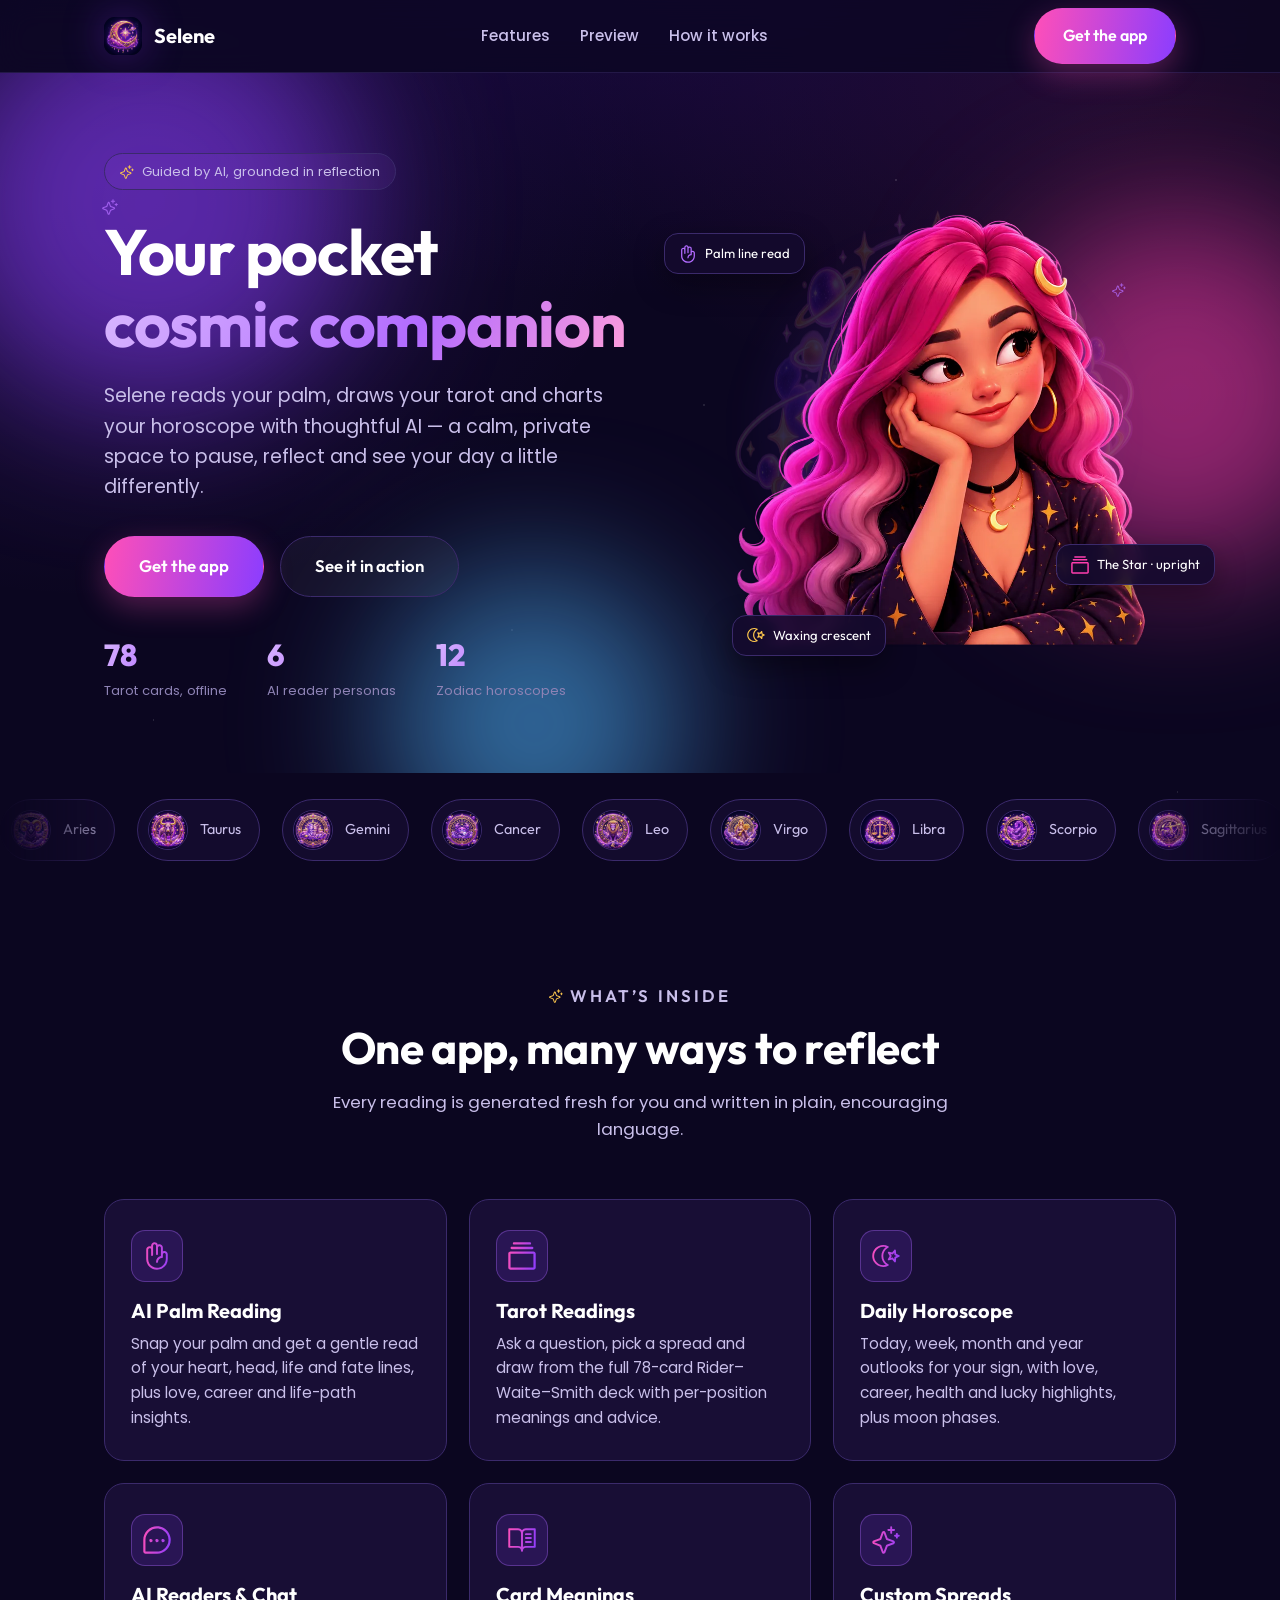
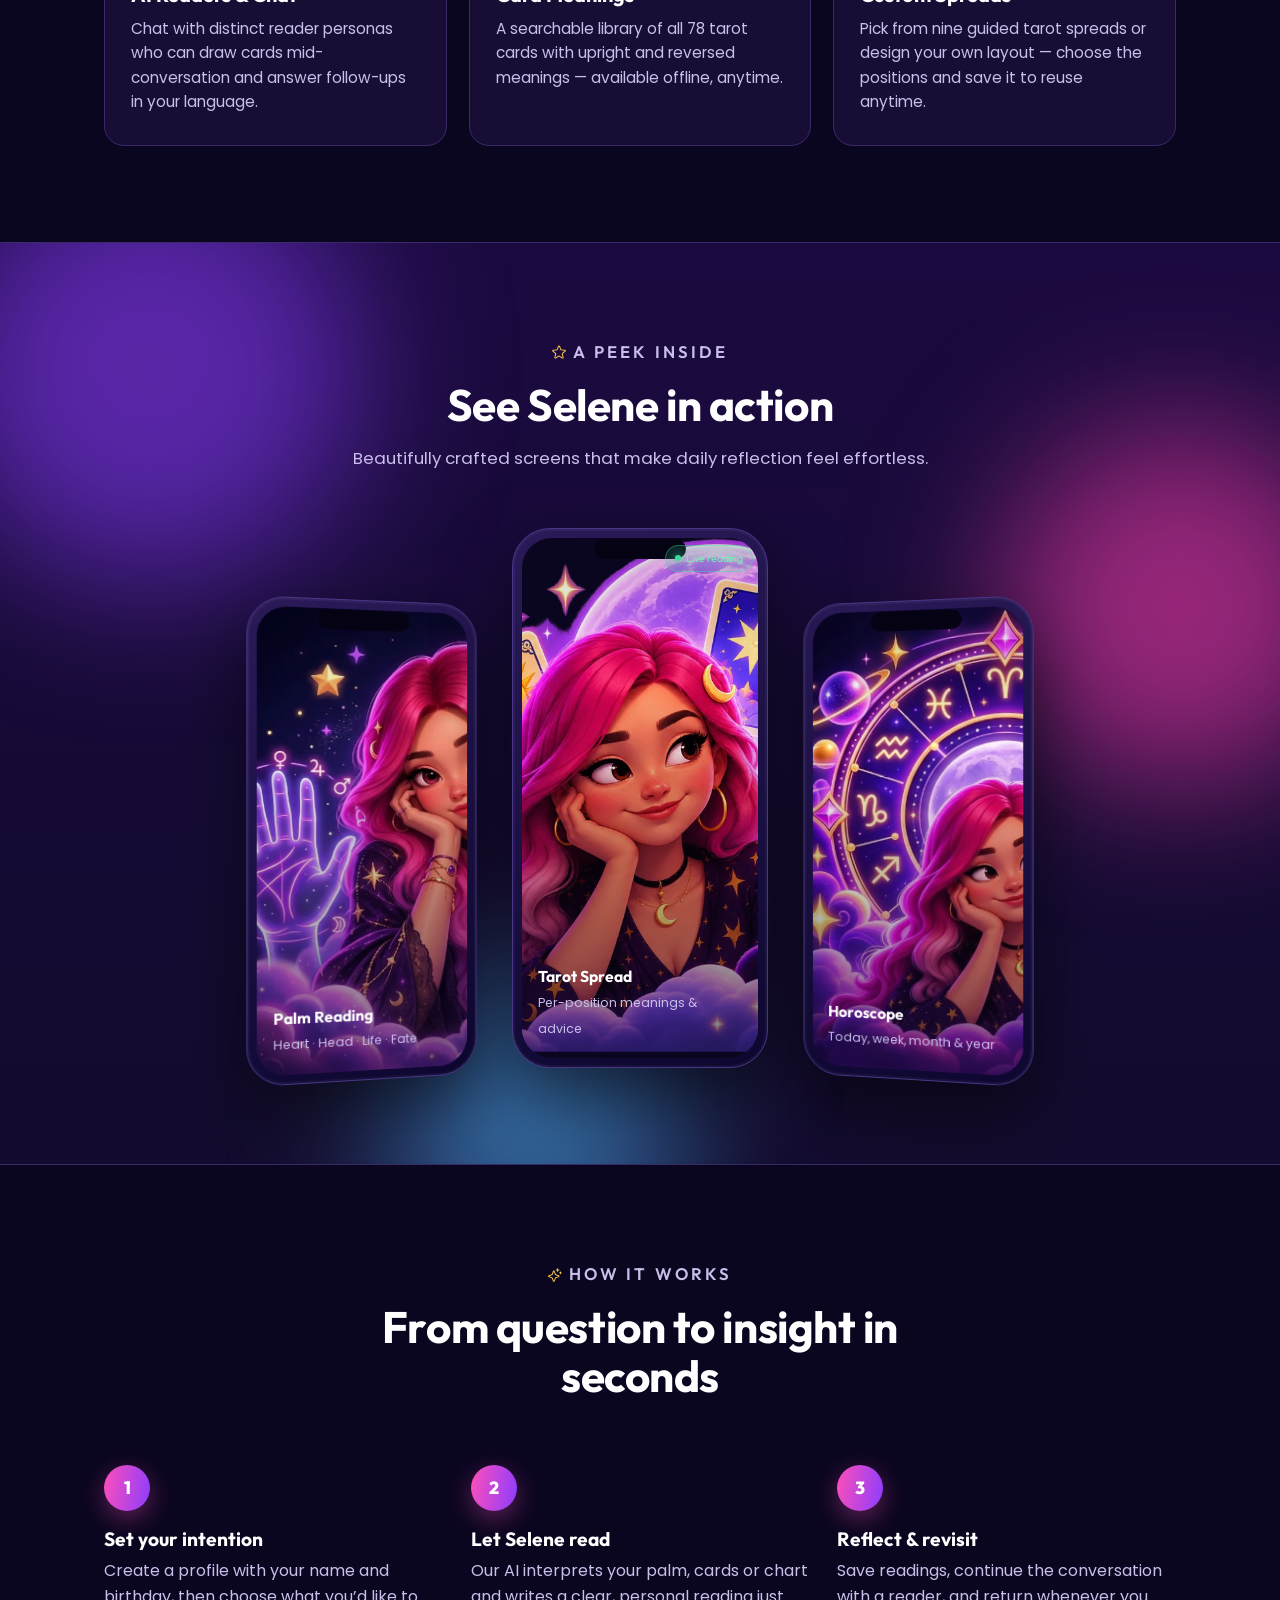
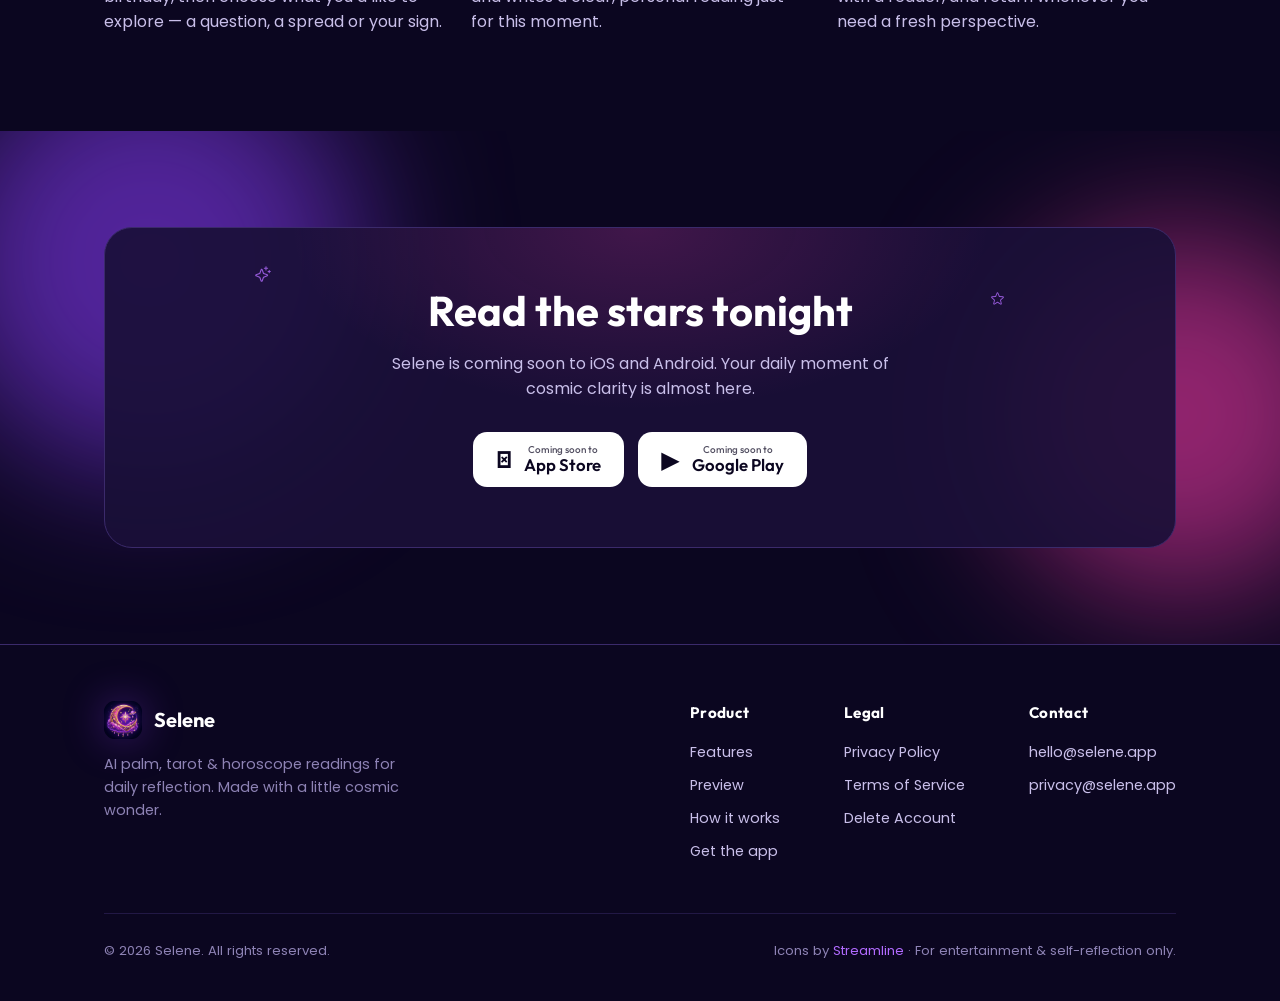
==== commit 68d40fc5: "Keep landing page app-focused; move privacy/legal to footer links only" ====
--- a/index.html
+++ b/index.html
@@ -35,9 +35,6 @@
         <a href="#features">Features</a>
         <a href="#showcase">Preview</a>
         <a href="#how">How it works</a>
-        <a href="#privacy">Privacy</a>
-        <a href="privacy.html">Privacy Policy</a>
-        <a href="terms.html">Terms</a>
       </nav>
       <div class="nav-cta">
         <a class="btn btn-primary" href="#get">Get the app</a>
@@ -68,7 +65,6 @@
             <div class="stat"><div class="n">6</div><div class="l">AI reader personas</div></div>
             <div class="stat"><div class="n">12</div><div class="l">Zodiac horoscopes</div></div>
           </div>
-          <p class="hero-note">For entertainment and self-reflection only. Not medical, legal or financial advice.</p>
         </div>
 
         <div class="hero-visual">
@@ -148,9 +144,9 @@
             <p>A searchable library of all 78 tarot cards with upright and reversed meanings &mdash; available offline, anytime.</p>
           </article>
           <article class="card reveal d3">
-            <div class="icon"><i class="sicon i-shield"></i></div>
-            <h3>Private by Design</h3>
-            <p>Palm photos are stripped of metadata and can be deleted right after your reading. You control your data.</p>
+            <div class="icon"><i class="sicon i-sparkle"></i></div>
+            <h3>Custom Spreads</h3>
+            <p>Pick from nine guided tarot spreads or design your own layout &mdash; choose the positions and save it to reuse anytime.</p>
           </article>
         </div>
       </div>
@@ -214,36 +210,6 @@
             <div class="num">3</div>
             <h3>Reflect &amp; revisit</h3>
             <p>Save readings, continue the conversation with a reader, and return whenever you need a fresh perspective.</p>
-          </div>
-        </div>
-      </div>
-    </section>
-
-    <!-- ===== Trust / privacy ===== -->
-    <section id="privacy" class="band">
-      <div class="aurora" aria-hidden="true"><span class="a2"></span><span class="a3"></span></div>
-      <div class="container">
-        <div class="section-head reveal">
-          <p class="eyebrow"><i class="sicon i-shield"></i> Built on trust</p>
-          <h2>Your readings stay yours</h2>
-          <p>Selene is designed to be private and transparent from the first tap.</p>
-        </div>
-        <div class="trust-list reveal">
-          <div class="trust-item">
-            <i class="sicon i-shield"></i>
-            <div><h4>Delete anytime</h4><p>Remove your palm photos or wipe your entire account and data from within the app in a couple of taps.</p></div>
-          </div>
-          <div class="trust-item">
-            <i class="sicon i-shield"></i>
-            <div><h4>Photos handled with care</h4><p>Images are stripped of location metadata and, by default, deleted from our servers right after your reading.</p></div>
-          </div>
-          <div class="trust-item">
-            <i class="sicon i-shield"></i>
-            <div><h4>Secure by default</h4><p>Data is protected with Firebase Authentication, App Check and encrypted cloud storage.</p></div>
-          </div>
-          <div class="trust-item">
-            <i class="sicon i-shield"></i>
-            <div><h4>GDPR &amp; DPDP aligned</h4><p>We honour access and deletion requests and never sell your personal data.</p></div>
           </div>
         </div>
       </div>
@@ -272,12 +238,6 @@
       </div>
     </section>
 
-    <!-- ===== Disclaimer ===== -->
-    <section style="padding-top:0;">
-      <div class="container">
-        <p class="disclaimer reveal"><i class="sicon i-sparkle" style="width:14px;height:14px;vertical-align:-2px;background:var(--gold);"></i> Selene is for entertainment and self-reflection only. Readings are generated by AI and are <strong>not</strong> a substitute for professional medical, legal, financial or psychological advice.</p>
-      </div>
-    </section>
   </main>
 
   <!-- ===== Footer ===== -->
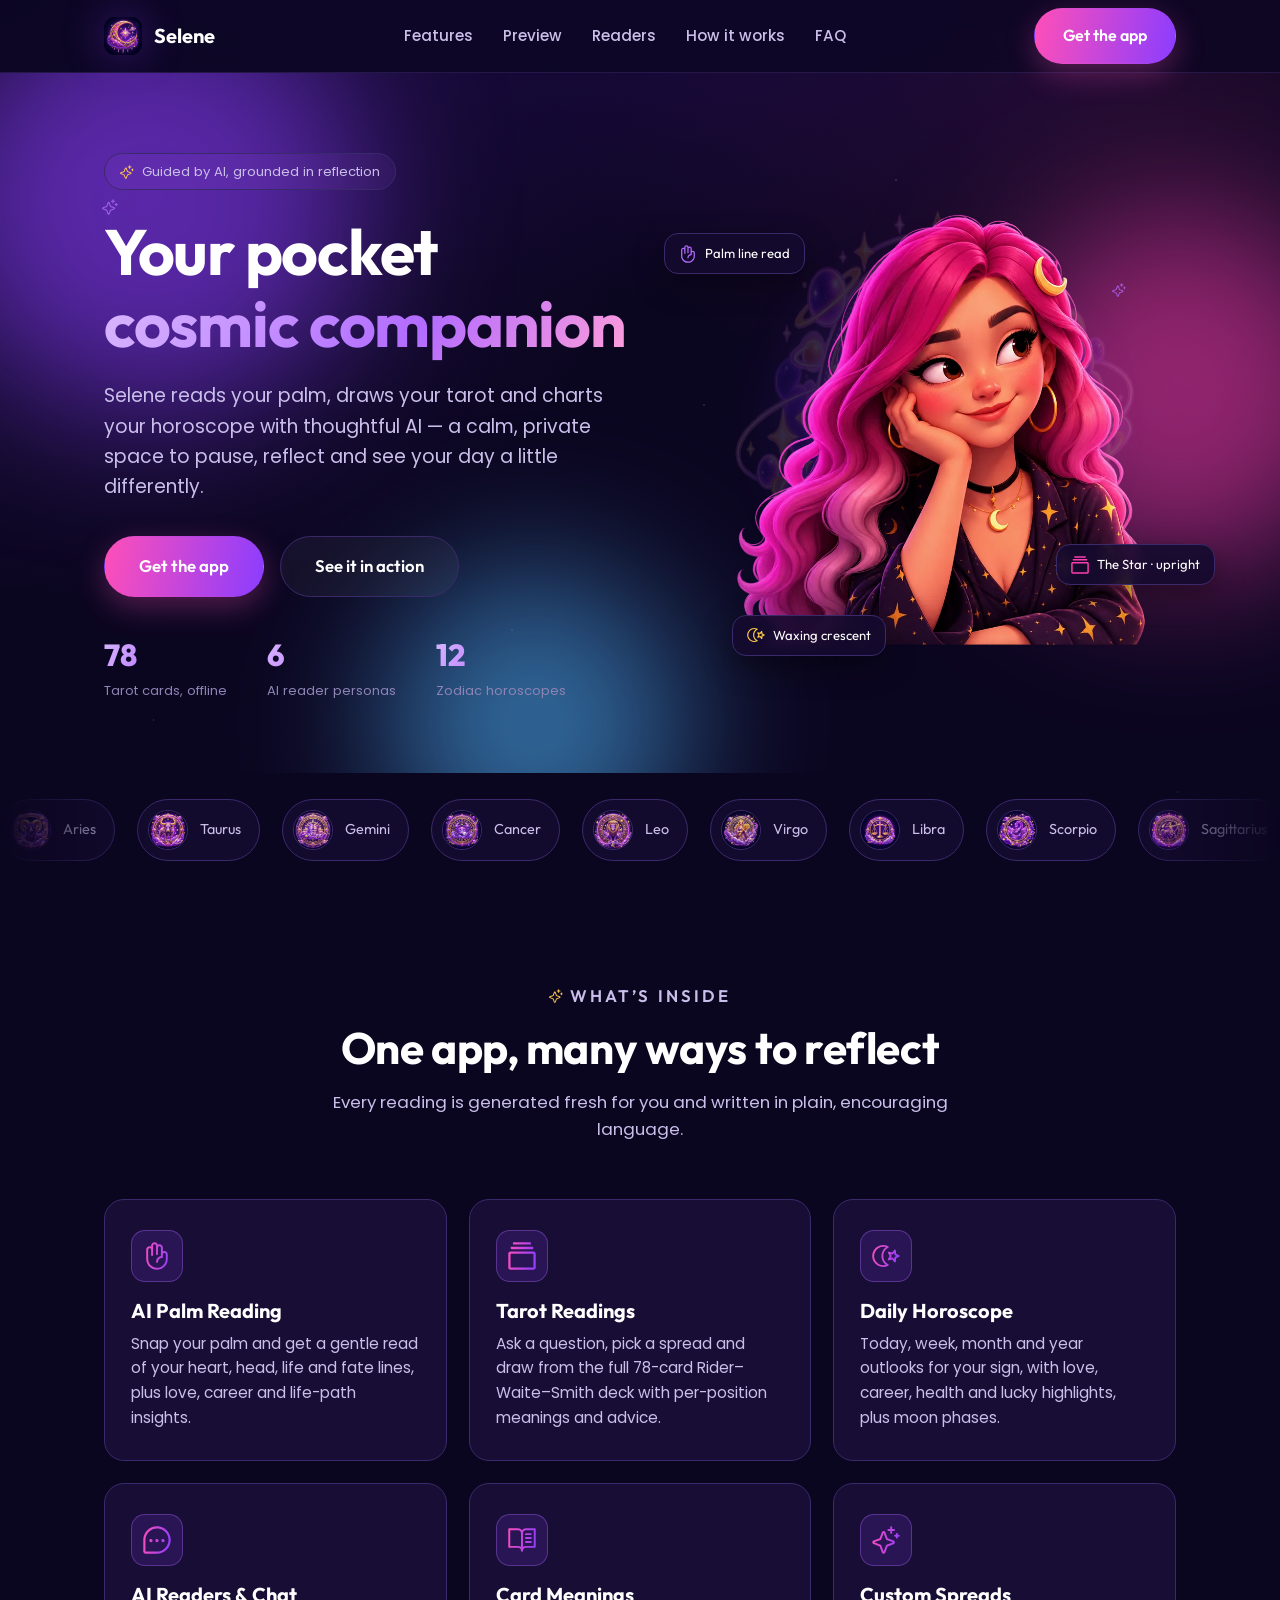
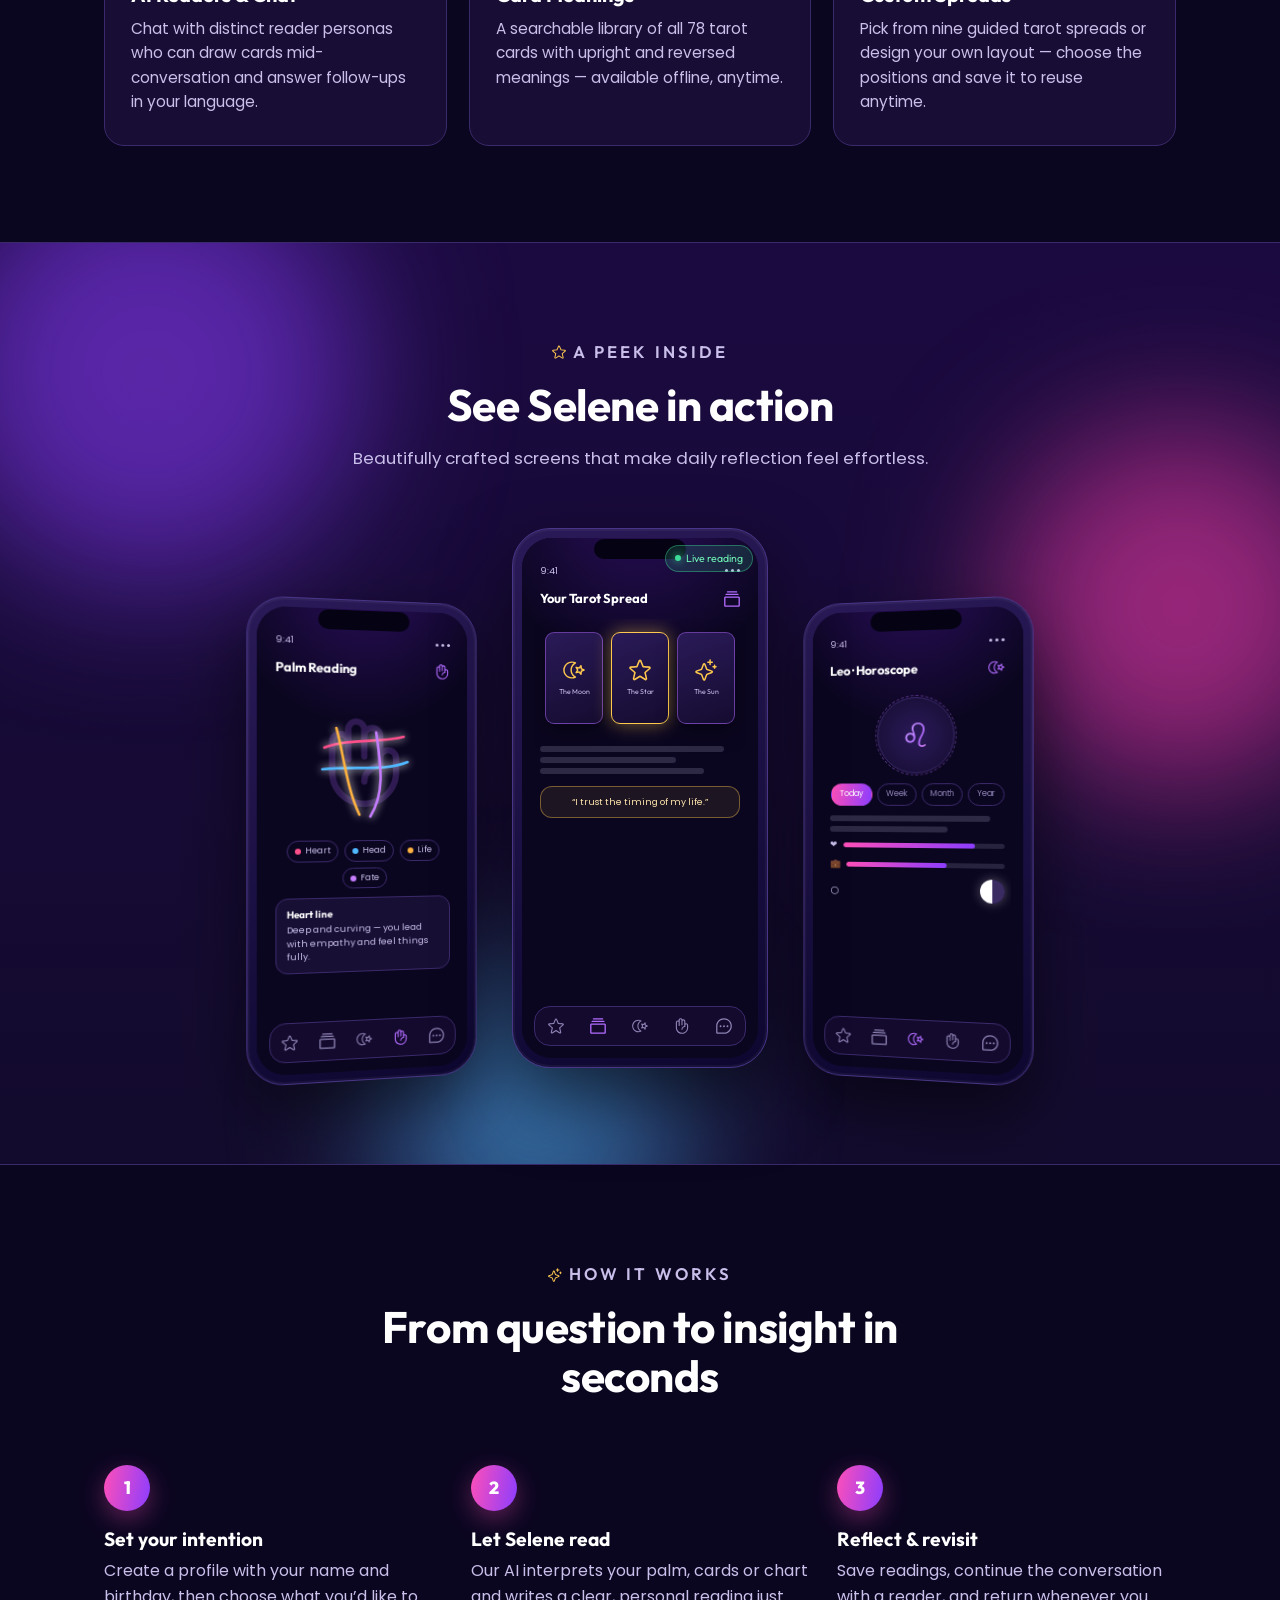
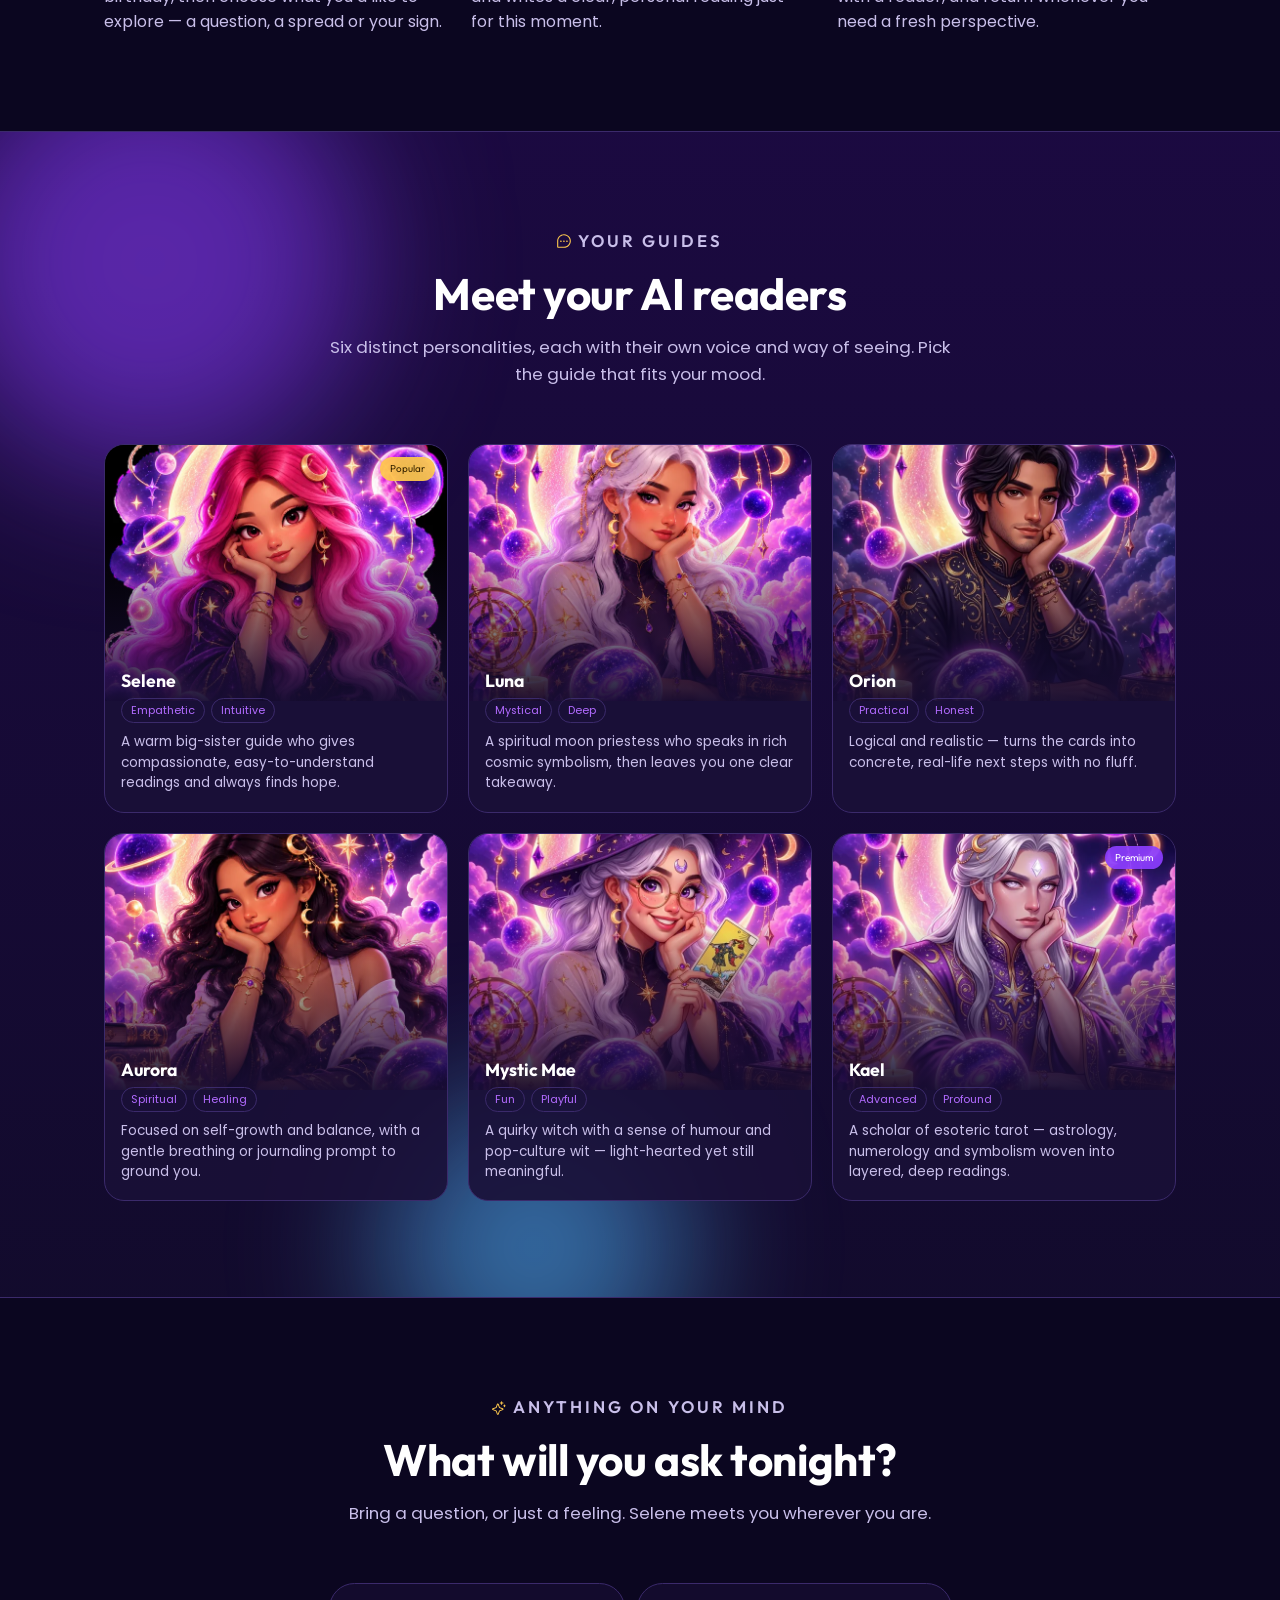
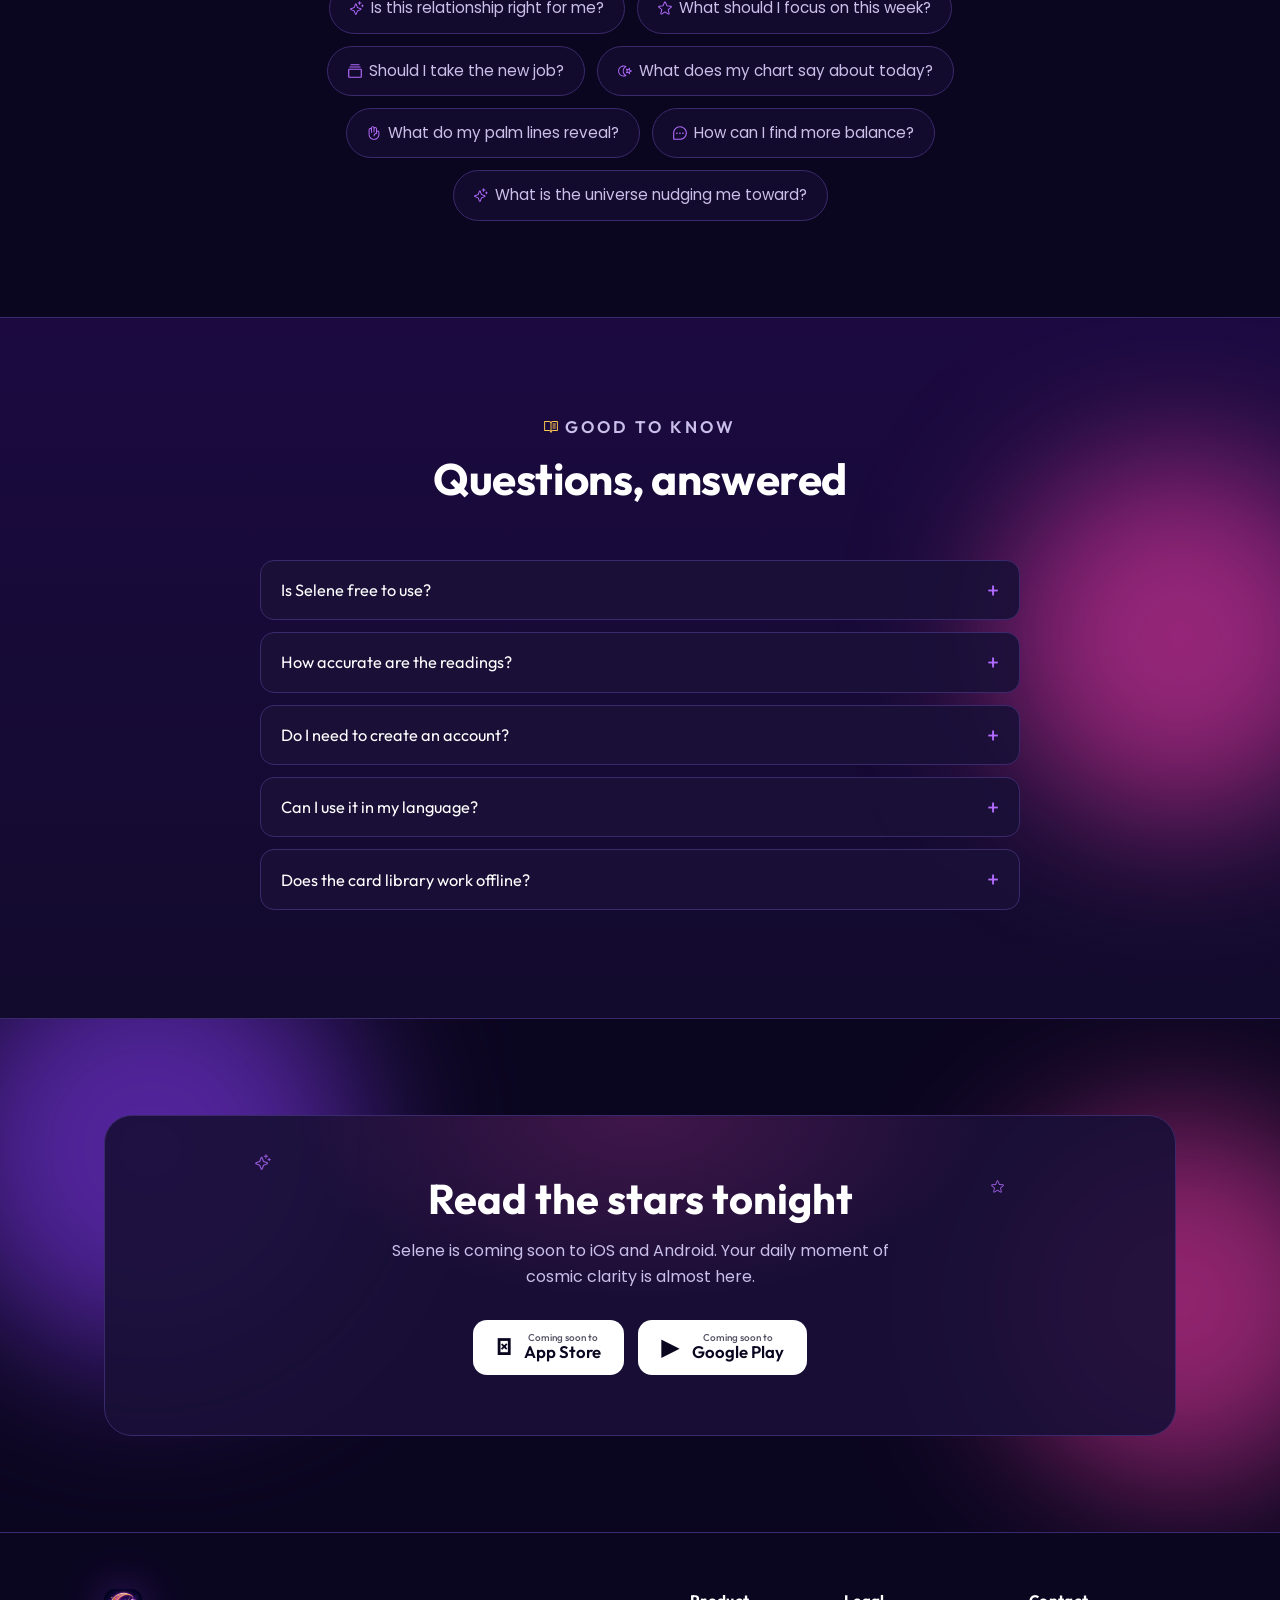
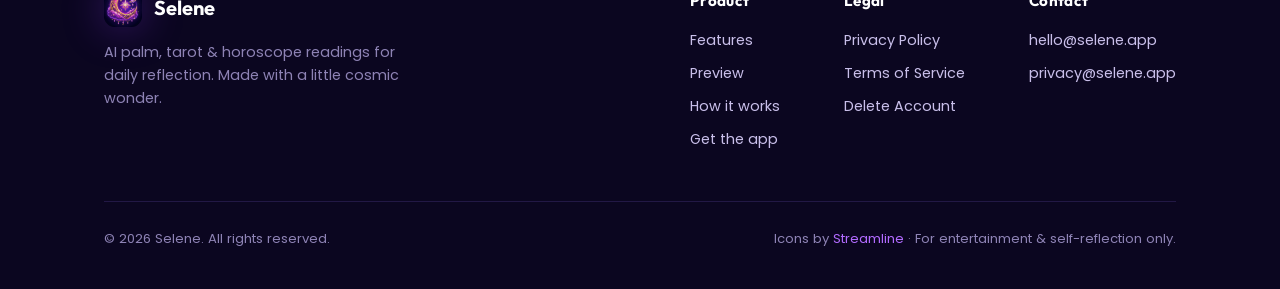
==== commit 1e609b37: "Add graphic app-UI mockups, AI readers, ask & FAQ sections, and more motion" ====
--- a/index.html
+++ b/index.html
@@ -34,7 +34,9 @@
       <nav class="nav-links" id="nav-links" aria-label="Primary">
         <a href="#features">Features</a>
         <a href="#showcase">Preview</a>
+        <a href="#readers">Readers</a>
         <a href="#how">How it works</a>
+        <a href="#faq">FAQ</a>
       </nav>
       <div class="nav-cta">
         <a class="btn btn-primary" href="#get">Get the app</a>
@@ -164,24 +166,70 @@
         <div class="showcase-stage reveal">
           <div class="phone left">
             <div class="notch"></div>
-            <div class="screen">
-              <img src="assets/hero_palm.webp" alt="Selene palm reading screen" />
-              <div class="cap"><b>Palm Reading</b><span>Heart &middot; Head &middot; Life &middot; Fate</span></div>
-            </div>
-          </div>
+            <div class="screen ui">
+              <div class="appui">
+                <div class="statusbar"><span>9:41</span><span class="dots"><i></i><i></i><i></i></span></div>
+                <div class="head"><b>Palm Reading</b><i class="sicon i-palm"></i></div>
+                <div class="body">
+                  <div class="palm-graphic">
+                    <i class="sicon i-palm pi"></i>
+                    <svg viewBox="0 0 120 150" fill="none" aria-hidden="true">
+                      <path d="M20 60 C45 50 75 55 100 48" stroke="#FF4F8B"/>
+                      <path d="M18 82 C50 78 80 84 104 74" stroke="#4FB8FF"/>
+                      <path d="M32 40 C40 70 42 100 55 128" stroke="#FFB23F"/>
+                      <path d="M72 44 C76 74 82 104 66 130" stroke="#C77DFF"/>
+                    </svg>
+                  </div>
+                  <div class="legend">
+                    <span class="lg"><i style="background:#FF4F8B"></i>Heart</span>
+                    <span class="lg"><i style="background:#4FB8FF"></i>Head</span>
+                    <span class="lg"><i style="background:#FFB23F"></i>Life</span>
+                    <span class="lg"><i style="background:#C77DFF"></i>Fate</span>
+                  </div>
+                  <div class="miniresult"><b>Heart line</b>Deep and curving &mdash; you lead with empathy and feel things fully.</div>
+                </div>
+                <div class="navbar"><i class="sicon i-star"></i><i class="sicon i-cards"></i><i class="sicon i-moon"></i><i class="sicon i-palm on"></i><i class="sicon i-chat"></i></div>
+              </div>
+            </div>
+          </div>
+
           <div class="phone center">
             <div class="notch"></div>
             <span class="badge-live"><span class="dot"></span> Live reading</span>
-            <div class="screen">
-              <img src="assets/hero_tarot.webp" alt="Selene tarot reading screen" />
-              <div class="cap"><b>Tarot Spread</b><span>Per-position meanings &amp; advice</span></div>
-            </div>
-          </div>
+            <div class="screen ui">
+              <div class="appui">
+                <div class="statusbar"><span>9:41</span><span class="dots"><i></i><i></i><i></i></span></div>
+                <div class="head"><b>Your Tarot Spread</b><i class="sicon i-cards"></i></div>
+                <div class="body">
+                  <div class="tarot-deal">
+                    <div class="tcard"><i class="sicon i-moon"></i><small>The Moon</small></div>
+                    <div class="tcard hi"><i class="sicon i-star"></i><small>The Star</small></div>
+                    <div class="tcard"><i class="sicon i-sparkle"></i><small>The Sun</small></div>
+                  </div>
+                  <div class="bars"><i></i><i></i><i></i></div>
+                  <div class="affirm">&ldquo;I trust the timing of my life.&rdquo;</div>
+                </div>
+                <div class="navbar"><i class="sicon i-star"></i><i class="sicon i-cards on"></i><i class="sicon i-moon"></i><i class="sicon i-palm"></i><i class="sicon i-chat"></i></div>
+              </div>
+            </div>
+          </div>
+
           <div class="phone right">
             <div class="notch"></div>
-            <div class="screen">
-              <img src="assets/hero_horoscope.webp" alt="Selene horoscope screen" />
-              <div class="cap"><b>Horoscope</b><span>Today, week, month &amp; year</span></div>
+            <div class="screen ui">
+              <div class="appui">
+                <div class="statusbar"><span>9:41</span><span class="dots"><i></i><i></i><i></i></span></div>
+                <div class="head"><b>Leo &middot; Horoscope</b><i class="sicon i-moon"></i></div>
+                <div class="body">
+                  <div class="medallion"><span class="glyph">&#9804;</span></div>
+                  <div class="tabs"><span class="on">Today</span><span>Week</span><span>Month</span><span>Year</span></div>
+                  <div class="bars"><i></i><i></i></div>
+                  <div class="stat-mini">&#10084;&#65039; <div class="track"><div class="fill" style="--w:82%"></div></div></div>
+                  <div class="stat-mini">&#128188; <div class="track"><div class="fill" style="--w:64%"></div></div></div>
+                  <div class="stat-mini">&#127765; <span style="margin-left:auto"><span class="mphase"></span></span></div>
+                </div>
+                <div class="navbar"><i class="sicon i-star"></i><i class="sicon i-cards"></i><i class="sicon i-moon on"></i><i class="sicon i-palm"></i><i class="sicon i-chat"></i></div>
+              </div>
             </div>
           </div>
         </div>
@@ -210,6 +258,121 @@
             <div class="num">3</div>
             <h3>Reflect &amp; revisit</h3>
             <p>Save readings, continue the conversation with a reader, and return whenever you need a fresh perspective.</p>
+          </div>
+        </div>
+      </div>
+    </section>
+
+    <!-- ===== Meet the AI readers ===== -->
+    <section id="readers" class="band">
+      <div class="aurora" aria-hidden="true"><span class="a1"></span><span class="a3"></span></div>
+      <div class="container">
+        <div class="section-head reveal">
+          <p class="eyebrow"><i class="sicon i-chat"></i> Your guides</p>
+          <h2>Meet your AI readers</h2>
+          <p>Six distinct personalities, each with their own voice and way of seeing. Pick the guide that fits your mood.</p>
+        </div>
+        <div class="readers-grid">
+          <article class="reader reveal d1">
+            <div class="ph"><span class="pill pop">Popular</span><img src="assets/readers/selene.webp" alt="Selene, an empathetic AI reader" /></div>
+            <div class="rbody">
+              <h4>Selene</h4>
+              <div class="tags"><span>Empathetic</span><span>Intuitive</span></div>
+              <p>A warm big-sister guide who gives compassionate, easy-to-understand readings and always finds hope.</p>
+            </div>
+          </article>
+          <article class="reader reveal d2">
+            <div class="ph"><img src="assets/readers/luna.webp" alt="Luna, a mystical AI reader" /></div>
+            <div class="rbody">
+              <h4>Luna</h4>
+              <div class="tags"><span>Mystical</span><span>Deep</span></div>
+              <p>A spiritual moon priestess who speaks in rich cosmic symbolism, then leaves you one clear takeaway.</p>
+            </div>
+          </article>
+          <article class="reader reveal d3">
+            <div class="ph"><img src="assets/readers/orion.webp" alt="Orion, a practical AI reader" /></div>
+            <div class="rbody">
+              <h4>Orion</h4>
+              <div class="tags"><span>Practical</span><span>Honest</span></div>
+              <p>Logical and realistic &mdash; turns the cards into concrete, real-life next steps with no fluff.</p>
+            </div>
+          </article>
+          <article class="reader reveal d1">
+            <div class="ph"><img src="assets/readers/aurora.webp" alt="Aurora, a healing AI reader" /></div>
+            <div class="rbody">
+              <h4>Aurora</h4>
+              <div class="tags"><span>Spiritual</span><span>Healing</span></div>
+              <p>Focused on self-growth and balance, with a gentle breathing or journaling prompt to ground you.</p>
+            </div>
+          </article>
+          <article class="reader reveal d2">
+            <div class="ph"><img src="assets/readers/mae.webp" alt="Mystic Mae, a playful AI reader" /></div>
+            <div class="rbody">
+              <h4>Mystic Mae</h4>
+              <div class="tags"><span>Fun</span><span>Playful</span></div>
+              <p>A quirky witch with a sense of humour and pop-culture wit &mdash; light-hearted yet still meaningful.</p>
+            </div>
+          </article>
+          <article class="reader reveal d3">
+            <div class="ph"><span class="pill prem">Premium</span><img src="assets/readers/kael.webp" alt="Kael, an advanced AI reader" /></div>
+            <div class="rbody">
+              <h4>Kael</h4>
+              <div class="tags"><span>Advanced</span><span>Profound</span></div>
+              <p>A scholar of esoteric tarot &mdash; astrology, numerology and symbolism woven into layered, deep readings.</p>
+            </div>
+          </article>
+        </div>
+      </div>
+    </section>
+
+    <!-- ===== What you can ask ===== -->
+    <section id="ask">
+      <div class="container">
+        <div class="section-head reveal">
+          <p class="eyebrow"><i class="sicon i-sparkle"></i> Anything on your mind</p>
+          <h2>What will you ask tonight?</h2>
+          <p>Bring a question, or just a feeling. Selene meets you wherever you are.</p>
+        </div>
+        <div class="ask-wrap reveal">
+          <span class="ask"><i class="sicon i-sparkle"></i>Is this relationship right for me?</span>
+          <span class="ask"><i class="sicon i-star"></i>What should I focus on this week?</span>
+          <span class="ask"><i class="sicon i-cards"></i>Should I take the new job?</span>
+          <span class="ask"><i class="sicon i-moon"></i>What does my chart say about today?</span>
+          <span class="ask"><i class="sicon i-palm"></i>What do my palm lines reveal?</span>
+          <span class="ask"><i class="sicon i-chat"></i>How can I find more balance?</span>
+          <span class="ask"><i class="sicon i-sparkle"></i>What is the universe nudging me toward?</span>
+        </div>
+      </div>
+    </section>
+
+    <!-- ===== FAQ ===== -->
+    <section id="faq" class="band">
+      <div class="aurora" aria-hidden="true"><span class="a2"></span></div>
+      <div class="container">
+        <div class="section-head reveal">
+          <p class="eyebrow"><i class="sicon i-book"></i> Good to know</p>
+          <h2>Questions, answered</h2>
+        </div>
+        <div class="faq reveal">
+          <div class="qa">
+            <button type="button" aria-expanded="false"><span>Is Selene free to use?</span><span class="pm">+</span></button>
+            <div class="ans"><p>Yes &mdash; you can explore palm readings, daily tarot, horoscopes and card meanings for free. An optional premium unlocks extended horoscopes, advanced readers and more.</p></div>
+          </div>
+          <div class="qa">
+            <button type="button" aria-expanded="false"><span>How accurate are the readings?</span><span class="pm">+</span></button>
+            <div class="ans"><p>Readings are crafted by AI to spark reflection and self-discovery. They&rsquo;re thoughtful and personal, but meant for entertainment and insight &mdash; not as predictions or professional advice.</p></div>
+          </div>
+          <div class="qa">
+            <button type="button" aria-expanded="false"><span>Do I need to create an account?</span><span class="pm">+</span></button>
+            <div class="ans"><p>No. You can start instantly as a guest. Creating an account simply lets you save your readings and sync them across sessions.</p></div>
+          </div>
+          <div class="qa">
+            <button type="button" aria-expanded="false"><span>Can I use it in my language?</span><span class="pm">+</span></button>
+            <div class="ans"><p>Yes. Selene&rsquo;s AI readers can respond in multiple languages &mdash; just set your preference in your profile and ask away.</p></div>
+          </div>
+          <div class="qa">
+            <button type="button" aria-expanded="false"><span>Does the card library work offline?</span><span class="pm">+</span></button>
+            <div class="ans"><p>The full 78-card meanings library is available offline, so you can browse upright and reversed meanings anytime, anywhere.</p></div>
           </div>
         </div>
       </div>
--- a/styles.css
+++ b/styles.css
@@ -572,3 +572,116 @@
   .marquee-track { animation: none !important; }
   .phone.left { transform: rotateY(14deg); } .phone.right { transform: rotateY(-14deg); }
 }
+
+
+/* =============================================================
+   v3 — DRAWN app-UI mockups (graphic, not photos), readers,
+   ask chips, FAQ accordion, and extra motion graphics
+   ============================================================= */
+
+/* Screen becomes a drawn UI, disable the photo overlay gradient */
+.phone .screen.ui::after { content: none; }
+
+.appui {
+  position: absolute; inset: 0; display: flex; flex-direction: column;
+  padding: 26px 12px 12px; color: #fff;
+  background: radial-gradient(120% 60% at 50% -8%, #2a0e5c 0%, #0b0620 55%);
+}
+.appui .statusbar { display: flex; justify-content: space-between; align-items: center; font-size: 9px; color: var(--text-secondary); padding: 0 6px 8px; }
+.appui .statusbar .dots { display: flex; gap: 3px; }
+.appui .statusbar .dots i { width: 3px; height: 3px; border-radius: 50%; background: var(--text-secondary); display: block; }
+.appui .head { display: flex; align-items: center; justify-content: space-between; padding: 2px 6px 10px; }
+.appui .head b { font-family: var(--font-head); font-size: 13px; }
+.appui .head .sicon { width: 16px; height: 16px; color: var(--glow); }
+.appui .body { flex: 1; overflow: hidden; padding: 0 6px; }
+.appui .navbar { margin-top: 8px; height: 40px; border-radius: 16px; background: rgba(20,11,46,0.92); border: 1px solid var(--border); display: flex; align-items: center; justify-content: space-around; }
+.appui .navbar .sicon { width: 16px; height: 16px; color: var(--text-muted); }
+.appui .navbar .sicon.on { color: var(--glow); filter: drop-shadow(0 0 6px var(--glow)); }
+
+/* Palm screen: animated glowing palm lines */
+.palm-graphic { position: relative; height: 150px; display: grid; place-items: center; }
+.palm-graphic .pi { width: 92px; height: 92px; color: rgba(178,107,255,0.22); }
+.palm-graphic svg { position: absolute; inset: 0; width: 100%; height: 100%; }
+.palm-graphic path { fill: none; stroke-width: 2.6; stroke-linecap: round; stroke-dasharray: 140; stroke-dashoffset: 140; filter: drop-shadow(0 0 4px currentColor); }
+.in .palm-graphic path { animation: draw 2.2s ease forwards; }
+.palm-graphic path:nth-child(2) { animation-delay: .3s; }
+.palm-graphic path:nth-child(3) { animation-delay: .6s; }
+.palm-graphic path:nth-child(4) { animation-delay: .9s; }
+@keyframes draw { to { stroke-dashoffset: 0; } }
+.legend { display: flex; gap: 6px; flex-wrap: wrap; justify-content: center; margin-top: 4px; }
+.legend .lg { font-size: 8.5px; padding: 3px 7px; border-radius: 999px; border: 1px solid var(--border); display: flex; gap: 4px; align-items: center; color: var(--text-secondary); }
+.legend .lg i { width: 6px; height: 6px; border-radius: 50%; display: block; }
+.miniresult { margin-top: 9px; background: var(--card); border: 1px solid var(--border); border-radius: 12px; padding: 8px 10px; font-size: 9px; color: var(--text-secondary); line-height: 1.5; }
+.miniresult b { color: #fff; font-family: var(--font-head); font-size: 10px; display: block; margin-bottom: 2px; }
+
+/* Tarot screen: dealing cards */
+.tarot-deal { display: flex; gap: 8px; justify-content: center; height: 118px; align-items: center; perspective: 600px; }
+.tcard { width: 58px; height: 92px; border-radius: 9px; border: 1px solid rgba(178,107,255,0.5); background: linear-gradient(160deg,#2a1a58,#150c30); display: flex; flex-direction: column; align-items: center; justify-content: center; gap: 5px; box-shadow: 0 8px 20px rgba(0,0,0,0.4); opacity: 0; transform: translateY(16px) rotate(-6deg); }
+.in .tcard { animation: deal .6s ease forwards; }
+.tcard:nth-child(2) { transform: translateY(16px); }
+.in .tcard:nth-child(2) { animation-delay: .18s; }
+.tcard:nth-child(3) { transform: translateY(16px) rotate(6deg); }
+.in .tcard:nth-child(3) { animation-delay: .36s; }
+@keyframes deal { to { opacity: 1; transform: none; } }
+.tcard .sicon { width: 22px; height: 22px; color: var(--gold); }
+.tcard small { font-size: 7px; color: var(--text-secondary); font-family: var(--font-head); }
+.tcard.hi { border-color: var(--gold); box-shadow: 0 0 18px rgba(255,201,77,0.45); }
+.affirm { margin-top: 12px; background: rgba(255,201,77,0.08); border: 1px solid rgba(255,201,77,0.4); border-radius: 12px; padding: 8px 10px; font-size: 9px; color: #ffe6ad; text-align: center; }
+.bars { margin-top: 9px; display: flex; flex-direction: column; gap: 5px; }
+.bars i { height: 6px; border-radius: 6px; background: rgba(201,191,234,0.18); display: block; }
+.bars i:nth-child(1) { width: 92%; } .bars i:nth-child(2) { width: 68%; } .bars i:nth-child(3) { width: 82%; }
+
+/* Horoscope screen */
+.medallion { width: 78px; height: 78px; margin: 8px auto 10px; border-radius: 50%; display: grid; place-items: center; border: 1px solid var(--border); background: radial-gradient(circle,#2a1a58,#150c30); position: relative; }
+.medallion .glyph { font-size: 34px; background: var(--heading-gradient); -webkit-background-clip: text; background-clip: text; color: transparent; }
+.medallion::before { content: ""; position: absolute; inset: -3px; border-radius: 50%; border: 1px dashed rgba(178,107,255,0.45); animation: spin 24s linear infinite; }
+.tabs { display: flex; gap: 5px; justify-content: center; margin-bottom: 10px; }
+.tabs span { font-size: 8px; padding: 4px 8px; border-radius: 999px; border: 1px solid var(--border); color: var(--text-muted); }
+.tabs span.on { background: var(--cta); color: #fff; border-color: transparent; }
+.mphase { width: 24px; height: 24px; border-radius: 50%; background: linear-gradient(90deg,#fff 50%, #3a2b63 50%); box-shadow: 0 0 12px rgba(255,255,255,0.3); display: inline-block; }
+.stat-mini { display: flex; align-items: center; gap: 6px; font-size: 9px; margin-top: 6px; color: var(--text-secondary); }
+.stat-mini .track { flex: 1; height: 5px; border-radius: 5px; background: rgba(201,191,234,0.15); overflow: hidden; }
+.stat-mini .fill { height: 100%; border-radius: 5px; background: var(--cta); width: 0; transition: width 1.2s ease; }
+.in .stat-mini .fill { width: var(--w); }
+
+/* ---------- Readers ---------- */
+.readers-grid { display: grid; grid-template-columns: repeat(3, 1fr); gap: 20px; }
+.reader { background: var(--card); border: 1px solid var(--border); border-radius: var(--radius); overflow: hidden; transition: transform .25s ease, border-color .25s ease, box-shadow .25s ease; position: relative; }
+.reader:hover { transform: translateY(-6px); border-color: rgba(178,107,255,0.6); box-shadow: 0 18px 44px rgba(0,0,0,0.4); }
+.reader .ph { position: relative; aspect-ratio: 4/3; overflow: hidden; }
+.reader .ph img { width: 100%; height: 100%; object-fit: cover; transition: transform .5s ease; }
+.reader:hover .ph img { transform: scale(1.06); }
+.reader .ph::after { content: ""; position: absolute; inset: 0; background: linear-gradient(180deg,transparent 35%, rgba(21,12,48,0.95)); }
+.reader .rbody { padding: 0 16px 18px; margin-top: -30px; position: relative; z-index: 1; }
+.reader h4 { font-family: var(--font-head); color: #fff; font-size: 1.1rem; }
+.reader .tags { display: flex; gap: 6px; margin: 7px 0 9px; flex-wrap: wrap; }
+.reader .tags span { font-size: 0.68rem; padding: 3px 9px; border-radius: 999px; border: 1px solid var(--border); color: var(--glow); }
+.reader p { font-size: 0.85rem; color: var(--text-secondary); line-height: 1.5; }
+.reader .pill { position: absolute; top: 12px; right: 12px; z-index: 2; font-size: 0.62rem; font-family: var(--font-head); padding: 4px 10px; border-radius: 999px; }
+.pill.pop { background: rgba(255,201,77,0.92); color: #3a2600; }
+.pill.prem { background: rgba(139,61,255,0.92); color: #fff; }
+
+/* ---------- Ask chips ---------- */
+.ask-wrap { display: flex; flex-wrap: wrap; gap: 12px; justify-content: center; max-width: 860px; margin: 0 auto; }
+.ask { padding: 12px 20px; border-radius: 999px; border: 1px solid var(--border); background: rgba(26,16,56,0.6); color: var(--text-secondary); font-size: 0.95rem; transition: transform .2s ease, border-color .2s ease, color .2s ease; }
+.ask:hover { border-color: var(--glow); color: #fff; transform: translateY(-3px); }
+.ask .sicon { width: 14px; height: 14px; color: var(--glow); vertical-align: -2px; margin-right: 7px; }
+
+/* ---------- FAQ accordion ---------- */
+.faq { max-width: 760px; margin: 0 auto; }
+.qa { border: 1px solid var(--border); border-radius: 14px; background: var(--card); margin-bottom: 12px; overflow: hidden; }
+.qa button { width: 100%; text-align: left; background: none; border: 0; color: #fff; font-family: var(--font-head); font-size: 1.02rem; padding: 18px 20px; cursor: pointer; display: flex; justify-content: space-between; align-items: center; gap: 12px; }
+.qa button .pm { transition: transform .3s ease; color: var(--glow); font-size: 1.4rem; line-height: 1; flex-shrink: 0; }
+.qa.open button .pm { transform: rotate(45deg); }
+.qa .ans { max-height: 0; overflow: hidden; transition: max-height .35s ease; }
+.qa .ans p { padding: 0 20px 18px; color: var(--text-secondary); font-size: 0.95rem; margin: 0; line-height: 1.6; }
+.qa.open .ans { max-height: 260px; }
+
+@media (max-width: 900px) { .readers-grid { grid-template-columns: repeat(2, 1fr); } }
+@media (max-width: 560px) { .readers-grid { grid-template-columns: 1fr; } }
+
+@media (prefers-reduced-motion: reduce) {
+  .palm-graphic path { stroke-dashoffset: 0 !important; animation: none !important; }
+  .tcard { opacity: 1 !important; transform: none !important; animation: none !important; }
+  .stat-mini .fill { transition: none !important; }
+}
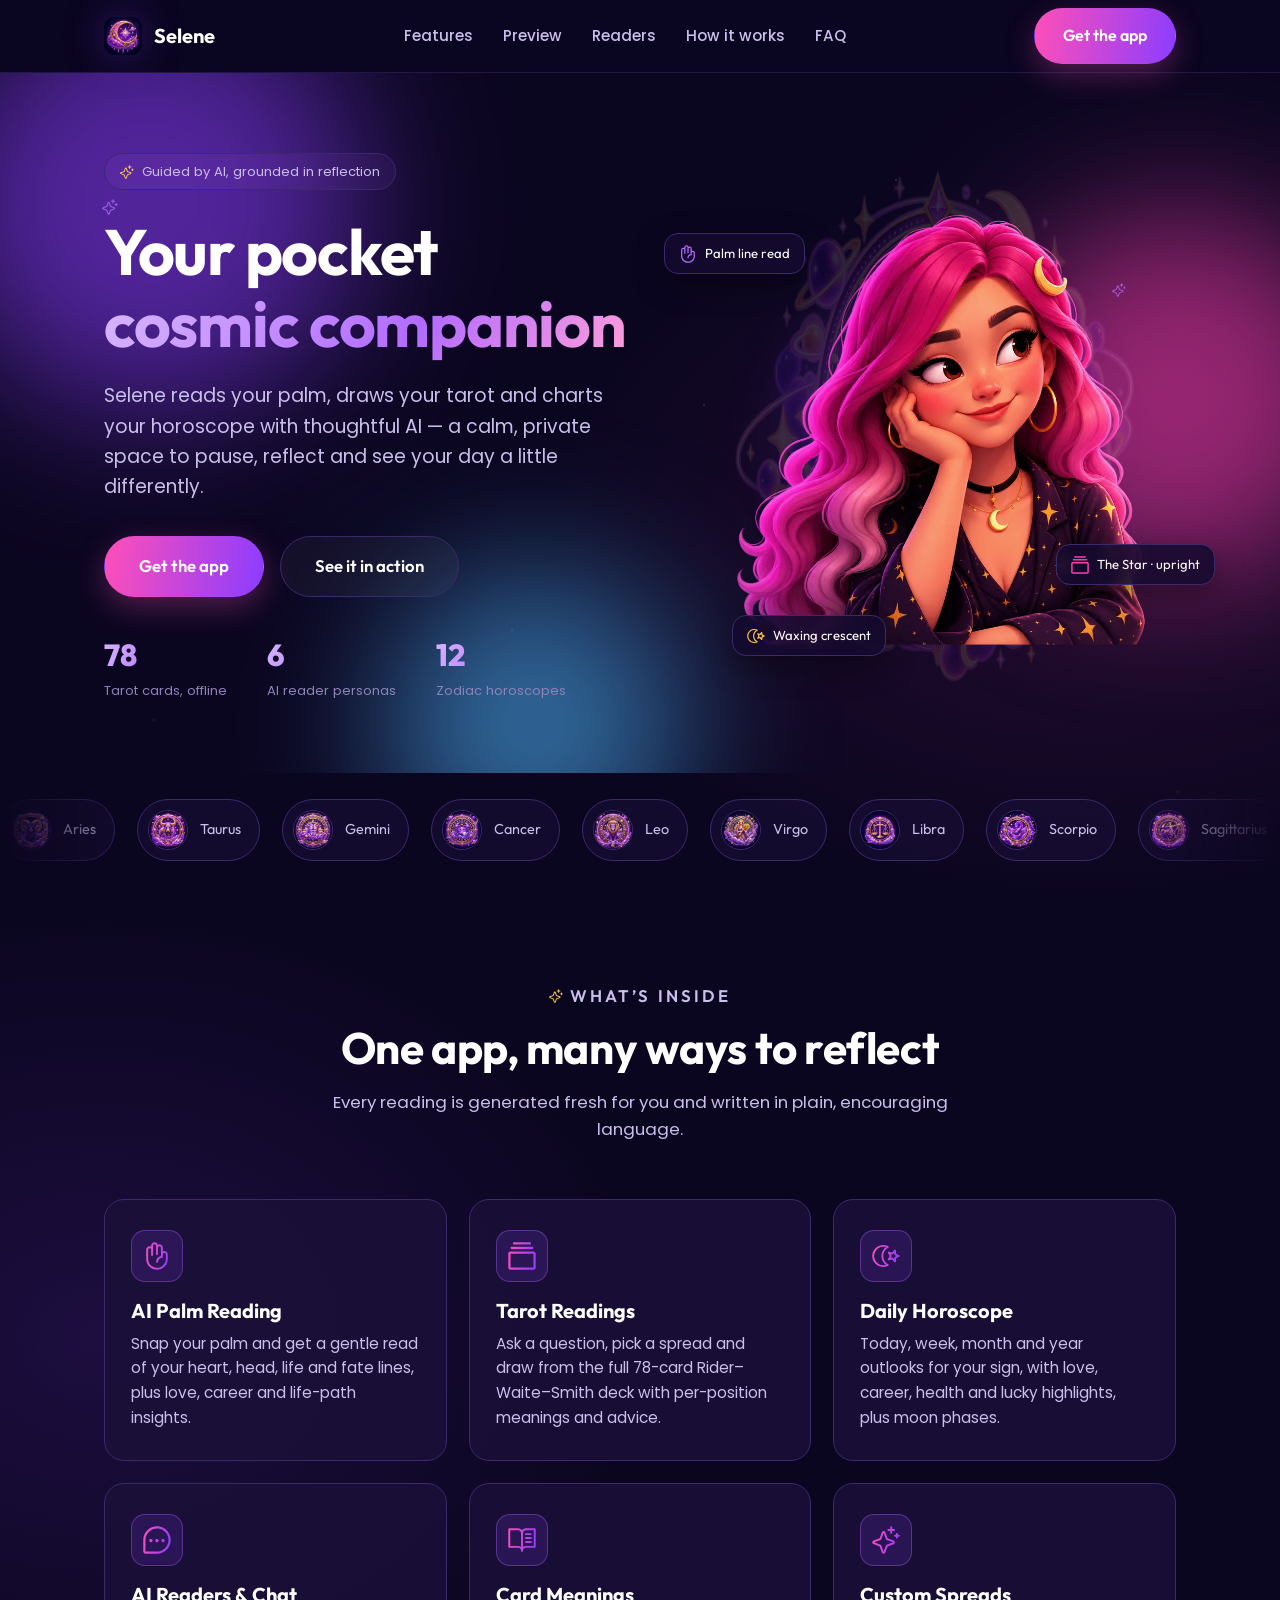
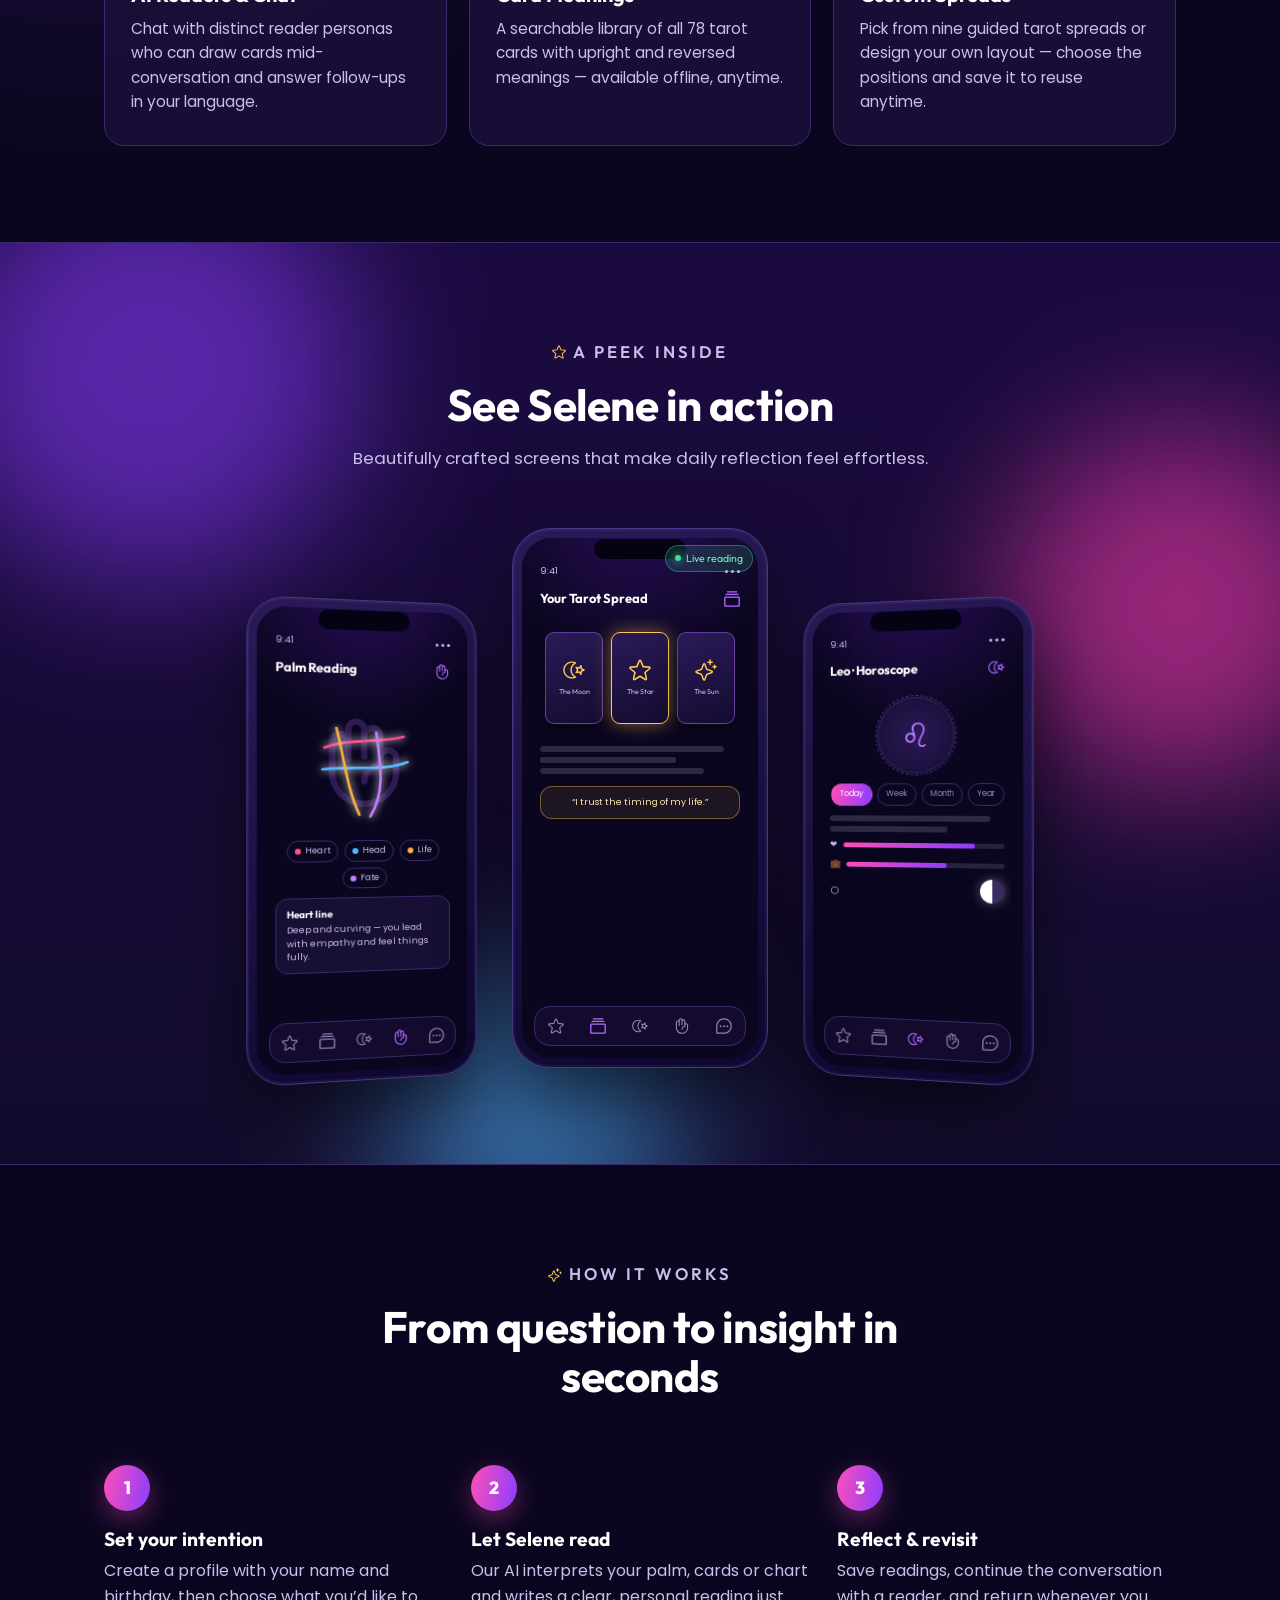
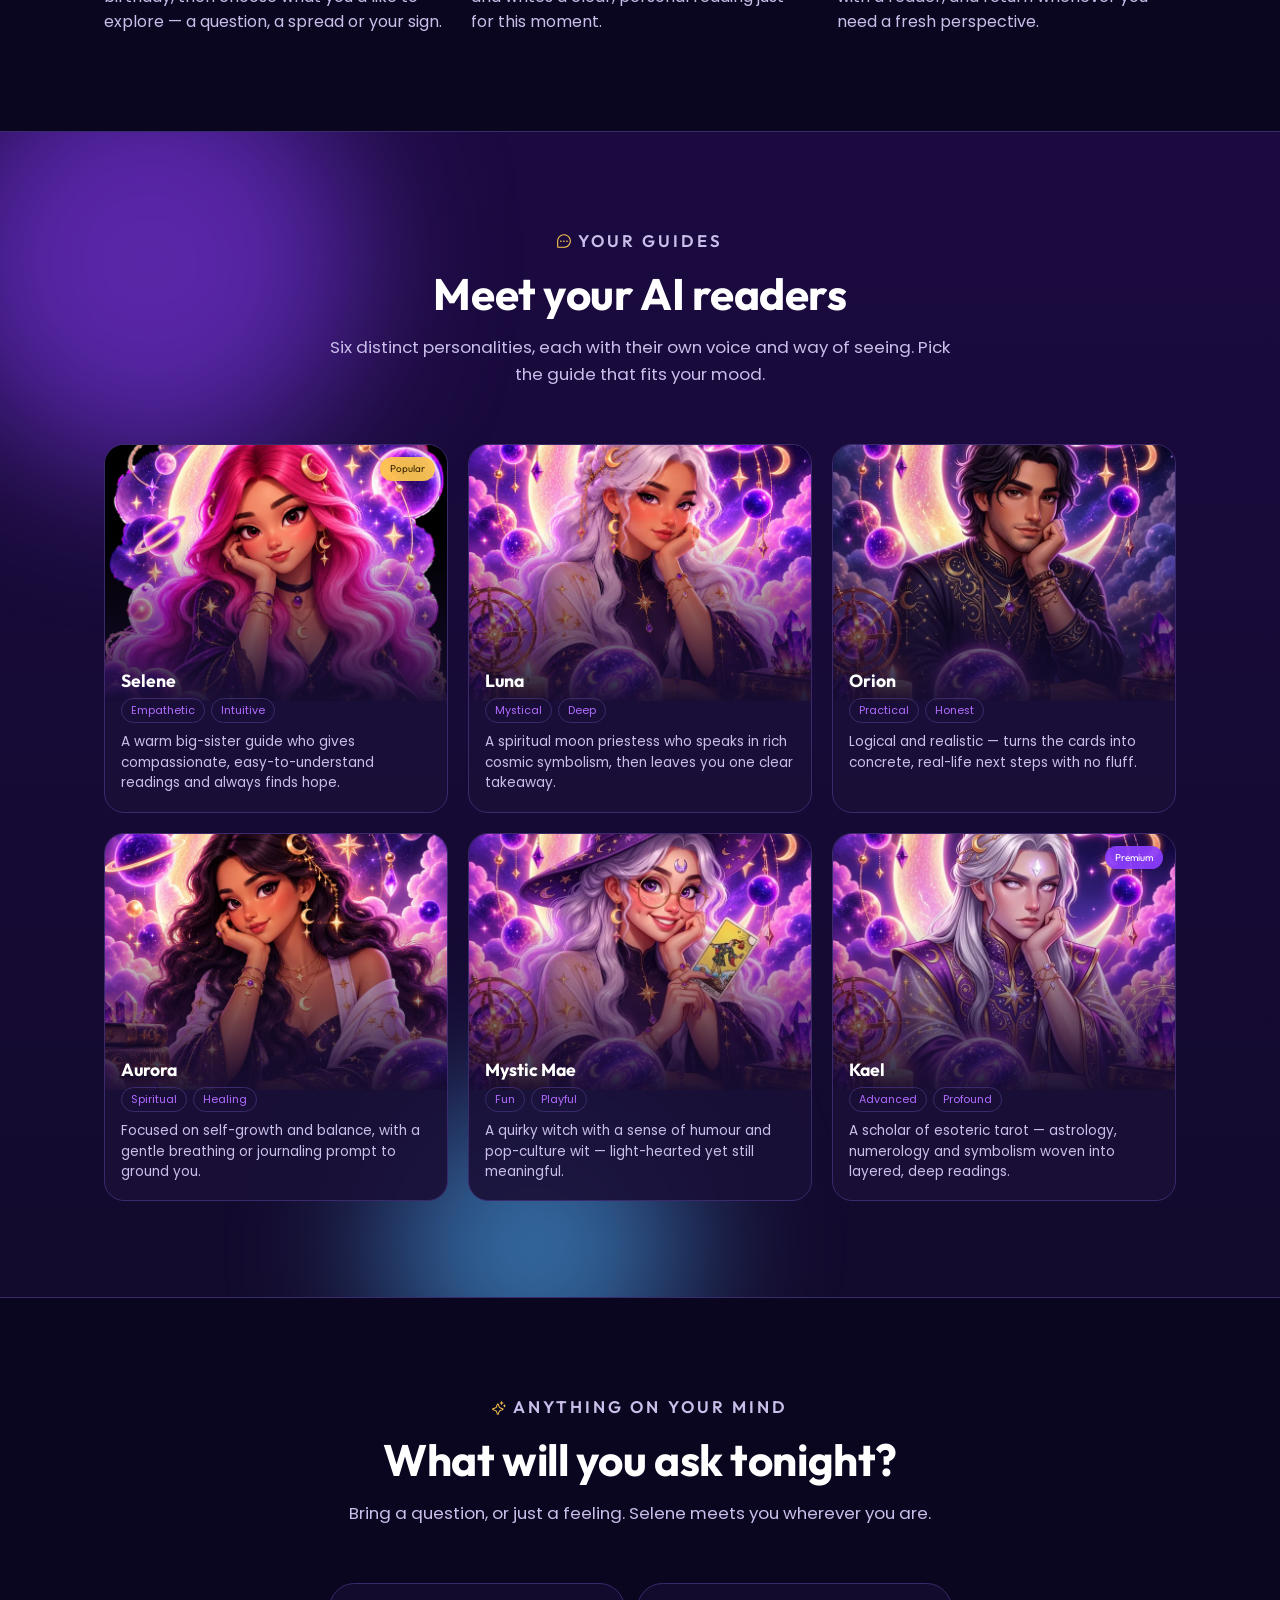
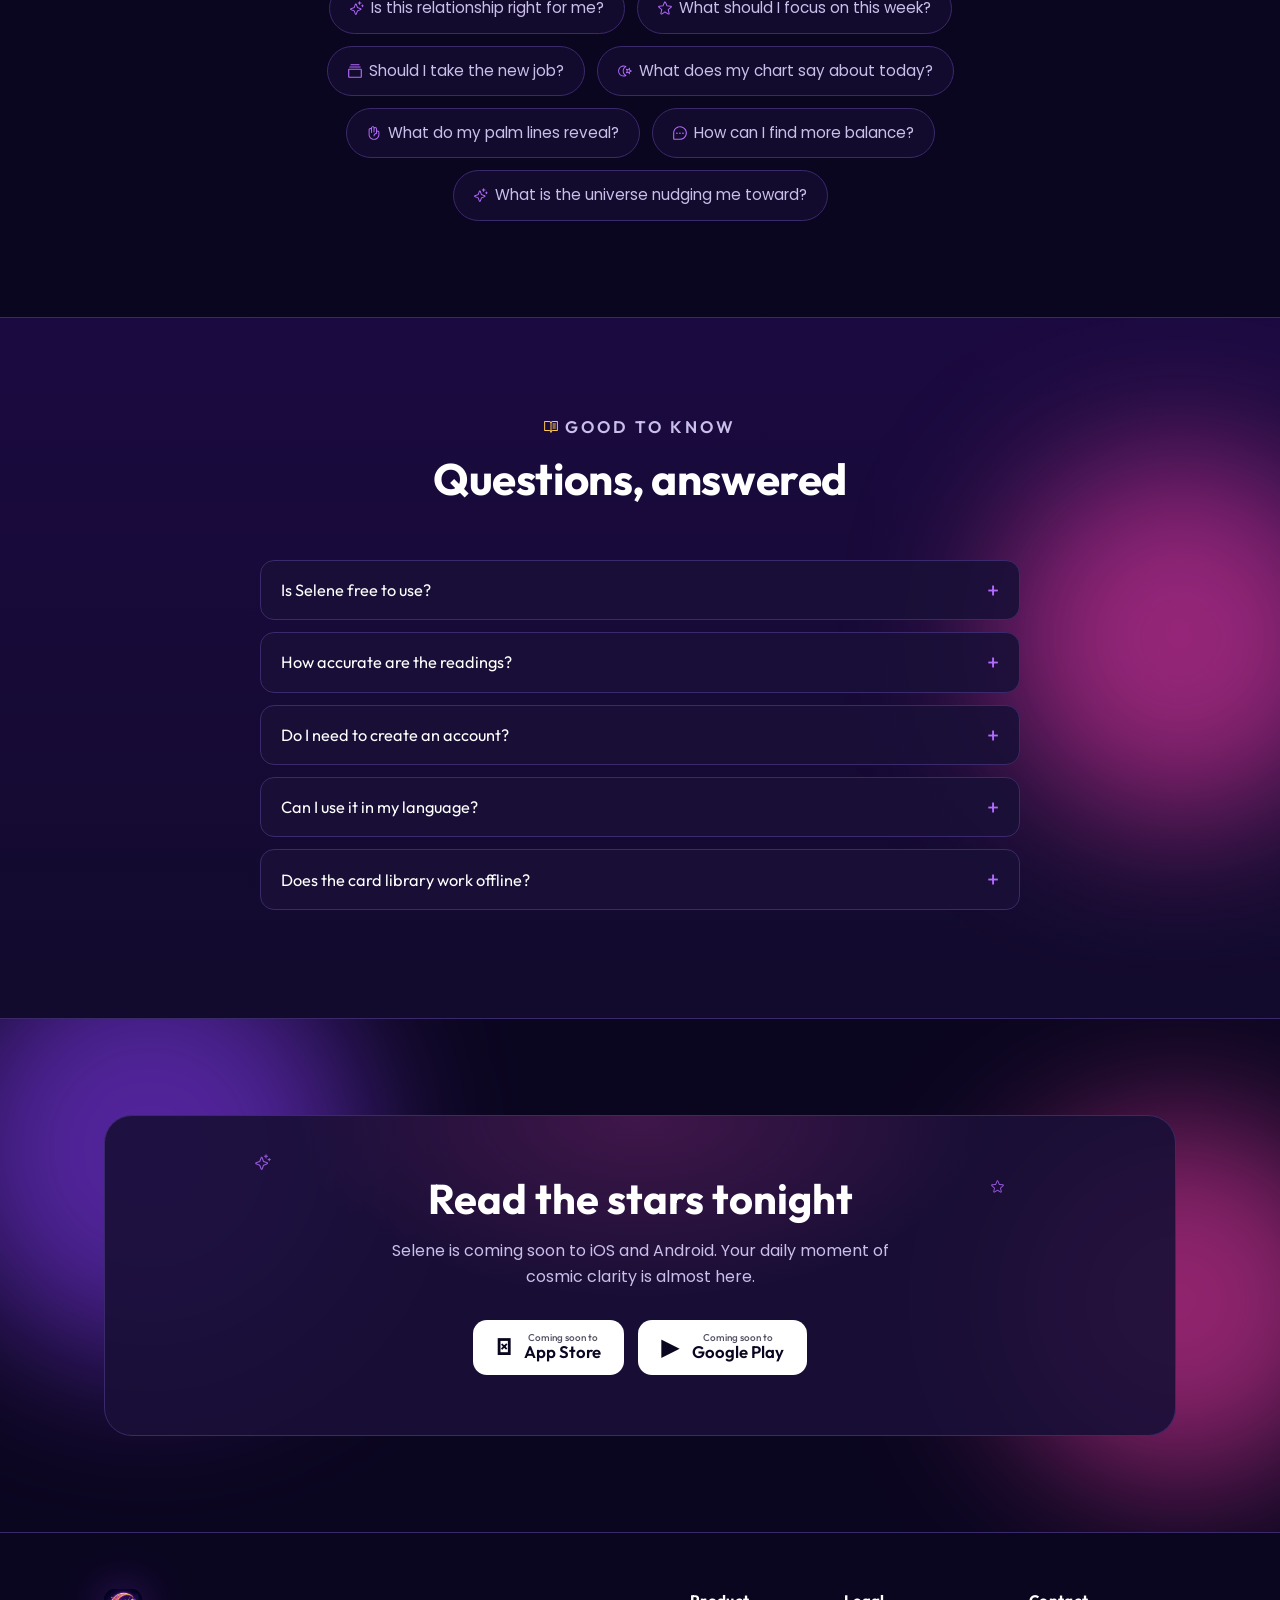
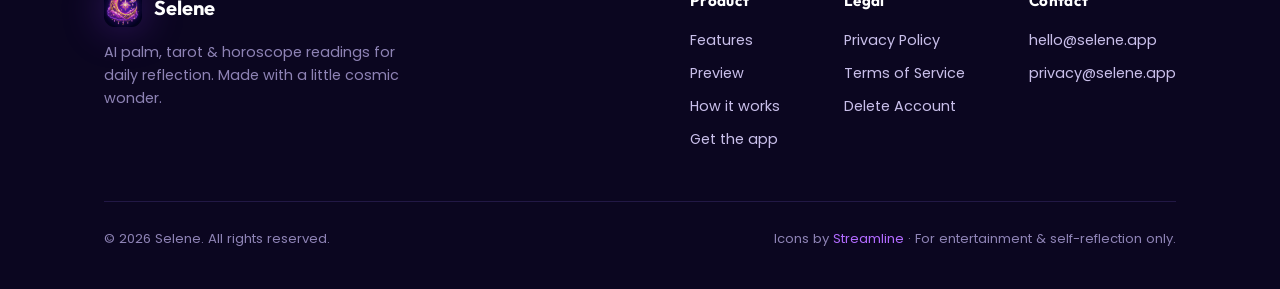
==== commit e6041e09: "Make site super smooth: GPU-composited layers, rAF scroll, lazy images, smooth anchors, nav elevatio" ====
--- a/index.html
+++ b/index.html
@@ -28,7 +28,7 @@
   <header class="nav">
     <div class="container nav-inner">
       <a class="brand" href="index.html">
-        <img src="assets/app_icon.webp" alt="Selene app icon" />
+        <img src="assets/app_icon.webp" alt="Selene app icon" width="38" height="38" decoding="async" />
         <span>Selene</span>
       </a>
       <nav class="nav-links" id="nav-links" aria-label="Primary">
@@ -70,9 +70,9 @@
         </div>
 
         <div class="hero-visual">
-          <img class="zodiac-halo" src="assets/zodiac_wheel.webp" alt="" aria-hidden="true" />
+          <img class="zodiac-halo" src="assets/zodiac_wheel.webp" alt="" aria-hidden="true" width="520" height="520" decoding="async" loading="lazy" />
           <div class="orb" aria-hidden="true"></div>
-          <img src="assets/selene_cutout.webp" alt="Selene, the app's guiding moon-goddess character" width="440" height="440" />
+          <img src="assets/selene_cutout.webp" alt="Selene, the app's guiding moon-goddess character" width="440" height="440" decoding="async" fetchpriority="high" />
           <span class="float-chip c1"><i class="sicon i-palm g"></i> Palm line read</span>
           <span class="float-chip c2"><i class="sicon i-cards m"></i> The Star &middot; upright</span>
           <span class="float-chip c3"><i class="sicon i-moon gold"></i> Waxing crescent</span>
@@ -83,31 +83,31 @@
     <!-- ===== Zodiac marquee (motion graphic) ===== -->
     <div class="marquee" aria-hidden="true">
       <div class="marquee-track">
-        <div class="zsign"><img src="assets/zodiac/aries.webp" alt="" /><span>Aries</span></div>
-        <div class="zsign"><img src="assets/zodiac/taurus.webp" alt="" /><span>Taurus</span></div>
-        <div class="zsign"><img src="assets/zodiac/gemini.webp" alt="" /><span>Gemini</span></div>
-        <div class="zsign"><img src="assets/zodiac/cancer.webp" alt="" /><span>Cancer</span></div>
-        <div class="zsign"><img src="assets/zodiac/leo.webp" alt="" /><span>Leo</span></div>
-        <div class="zsign"><img src="assets/zodiac/virgo.webp" alt="" /><span>Virgo</span></div>
-        <div class="zsign"><img src="assets/zodiac/libra.webp" alt="" /><span>Libra</span></div>
-        <div class="zsign"><img src="assets/zodiac/scorpio.webp" alt="" /><span>Scorpio</span></div>
-        <div class="zsign"><img src="assets/zodiac/sagittarius.webp" alt="" /><span>Sagittarius</span></div>
-        <div class="zsign"><img src="assets/zodiac/capricorn.webp" alt="" /><span>Capricorn</span></div>
-        <div class="zsign"><img src="assets/zodiac/aquarius.webp" alt="" /><span>Aquarius</span></div>
-        <div class="zsign"><img src="assets/zodiac/pisces.webp" alt="" /><span>Pisces</span></div>
+        <div class="zsign"><img src="assets/zodiac/aries.webp" alt="" width="40" height="40" loading="lazy" decoding="async" /><span>Aries</span></div>
+        <div class="zsign"><img src="assets/zodiac/taurus.webp" alt="" width="40" height="40" loading="lazy" decoding="async" /><span>Taurus</span></div>
+        <div class="zsign"><img src="assets/zodiac/gemini.webp" alt="" width="40" height="40" loading="lazy" decoding="async" /><span>Gemini</span></div>
+        <div class="zsign"><img src="assets/zodiac/cancer.webp" alt="" width="40" height="40" loading="lazy" decoding="async" /><span>Cancer</span></div>
+        <div class="zsign"><img src="assets/zodiac/leo.webp" alt="" width="40" height="40" loading="lazy" decoding="async" /><span>Leo</span></div>
+        <div class="zsign"><img src="assets/zodiac/virgo.webp" alt="" width="40" height="40" loading="lazy" decoding="async" /><span>Virgo</span></div>
+        <div class="zsign"><img src="assets/zodiac/libra.webp" alt="" width="40" height="40" loading="lazy" decoding="async" /><span>Libra</span></div>
+        <div class="zsign"><img src="assets/zodiac/scorpio.webp" alt="" width="40" height="40" loading="lazy" decoding="async" /><span>Scorpio</span></div>
+        <div class="zsign"><img src="assets/zodiac/sagittarius.webp" alt="" width="40" height="40" loading="lazy" decoding="async" /><span>Sagittarius</span></div>
+        <div class="zsign"><img src="assets/zodiac/capricorn.webp" alt="" width="40" height="40" loading="lazy" decoding="async" /><span>Capricorn</span></div>
+        <div class="zsign"><img src="assets/zodiac/aquarius.webp" alt="" width="40" height="40" loading="lazy" decoding="async" /><span>Aquarius</span></div>
+        <div class="zsign"><img src="assets/zodiac/pisces.webp" alt="" width="40" height="40" loading="lazy" decoding="async" /><span>Pisces</span></div>
         <!-- duplicate for seamless loop -->
-        <div class="zsign"><img src="assets/zodiac/aries.webp" alt="" /><span>Aries</span></div>
-        <div class="zsign"><img src="assets/zodiac/taurus.webp" alt="" /><span>Taurus</span></div>
-        <div class="zsign"><img src="assets/zodiac/gemini.webp" alt="" /><span>Gemini</span></div>
-        <div class="zsign"><img src="assets/zodiac/cancer.webp" alt="" /><span>Cancer</span></div>
-        <div class="zsign"><img src="assets/zodiac/leo.webp" alt="" /><span>Leo</span></div>
-        <div class="zsign"><img src="assets/zodiac/virgo.webp" alt="" /><span>Virgo</span></div>
-        <div class="zsign"><img src="assets/zodiac/libra.webp" alt="" /><span>Libra</span></div>
-        <div class="zsign"><img src="assets/zodiac/scorpio.webp" alt="" /><span>Scorpio</span></div>
-        <div class="zsign"><img src="assets/zodiac/sagittarius.webp" alt="" /><span>Sagittarius</span></div>
-        <div class="zsign"><img src="assets/zodiac/capricorn.webp" alt="" /><span>Capricorn</span></div>
-        <div class="zsign"><img src="assets/zodiac/aquarius.webp" alt="" /><span>Aquarius</span></div>
-        <div class="zsign"><img src="assets/zodiac/pisces.webp" alt="" /><span>Pisces</span></div>
+        <div class="zsign"><img src="assets/zodiac/aries.webp" alt="" width="40" height="40" loading="lazy" decoding="async" /><span>Aries</span></div>
+        <div class="zsign"><img src="assets/zodiac/taurus.webp" alt="" width="40" height="40" loading="lazy" decoding="async" /><span>Taurus</span></div>
+        <div class="zsign"><img src="assets/zodiac/gemini.webp" alt="" width="40" height="40" loading="lazy" decoding="async" /><span>Gemini</span></div>
+        <div class="zsign"><img src="assets/zodiac/cancer.webp" alt="" width="40" height="40" loading="lazy" decoding="async" /><span>Cancer</span></div>
+        <div class="zsign"><img src="assets/zodiac/leo.webp" alt="" width="40" height="40" loading="lazy" decoding="async" /><span>Leo</span></div>
+        <div class="zsign"><img src="assets/zodiac/virgo.webp" alt="" width="40" height="40" loading="lazy" decoding="async" /><span>Virgo</span></div>
+        <div class="zsign"><img src="assets/zodiac/libra.webp" alt="" width="40" height="40" loading="lazy" decoding="async" /><span>Libra</span></div>
+        <div class="zsign"><img src="assets/zodiac/scorpio.webp" alt="" width="40" height="40" loading="lazy" decoding="async" /><span>Scorpio</span></div>
+        <div class="zsign"><img src="assets/zodiac/sagittarius.webp" alt="" width="40" height="40" loading="lazy" decoding="async" /><span>Sagittarius</span></div>
+        <div class="zsign"><img src="assets/zodiac/capricorn.webp" alt="" width="40" height="40" loading="lazy" decoding="async" /><span>Capricorn</span></div>
+        <div class="zsign"><img src="assets/zodiac/aquarius.webp" alt="" width="40" height="40" loading="lazy" decoding="async" /><span>Aquarius</span></div>
+        <div class="zsign"><img src="assets/zodiac/pisces.webp" alt="" width="40" height="40" loading="lazy" decoding="async" /><span>Pisces</span></div>
       </div>
     </div>
 
@@ -274,7 +274,7 @@
         </div>
         <div class="readers-grid">
           <article class="reader reveal d1">
-            <div class="ph"><span class="pill pop">Popular</span><img src="assets/readers/selene.webp" alt="Selene, an empathetic AI reader" /></div>
+            <div class="ph"><span class="pill pop">Popular</span><img src="assets/readers/selene.webp" alt="Selene, an empathetic AI reader" width="400" height="300" loading="lazy" decoding="async" /></div>
             <div class="rbody">
               <h4>Selene</h4>
               <div class="tags"><span>Empathetic</span><span>Intuitive</span></div>
@@ -282,7 +282,7 @@
             </div>
           </article>
           <article class="reader reveal d2">
-            <div class="ph"><img src="assets/readers/luna.webp" alt="Luna, a mystical AI reader" /></div>
+            <div class="ph"><img src="assets/readers/luna.webp" alt="Luna, a mystical AI reader" width="400" height="300" loading="lazy" decoding="async" /></div>
             <div class="rbody">
               <h4>Luna</h4>
               <div class="tags"><span>Mystical</span><span>Deep</span></div>
@@ -290,7 +290,7 @@
             </div>
           </article>
           <article class="reader reveal d3">
-            <div class="ph"><img src="assets/readers/orion.webp" alt="Orion, a practical AI reader" /></div>
+            <div class="ph"><img src="assets/readers/orion.webp" alt="Orion, a practical AI reader" width="400" height="300" loading="lazy" decoding="async" /></div>
             <div class="rbody">
               <h4>Orion</h4>
               <div class="tags"><span>Practical</span><span>Honest</span></div>
@@ -298,7 +298,7 @@
             </div>
           </article>
           <article class="reader reveal d1">
-            <div class="ph"><img src="assets/readers/aurora.webp" alt="Aurora, a healing AI reader" /></div>
+            <div class="ph"><img src="assets/readers/aurora.webp" alt="Aurora, a healing AI reader" width="400" height="300" loading="lazy" decoding="async" /></div>
             <div class="rbody">
               <h4>Aurora</h4>
               <div class="tags"><span>Spiritual</span><span>Healing</span></div>
@@ -306,7 +306,7 @@
             </div>
           </article>
           <article class="reader reveal d2">
-            <div class="ph"><img src="assets/readers/mae.webp" alt="Mystic Mae, a playful AI reader" /></div>
+            <div class="ph"><img src="assets/readers/mae.webp" alt="Mystic Mae, a playful AI reader" width="400" height="300" loading="lazy" decoding="async" /></div>
             <div class="rbody">
               <h4>Mystic Mae</h4>
               <div class="tags"><span>Fun</span><span>Playful</span></div>
@@ -314,7 +314,7 @@
             </div>
           </article>
           <article class="reader reveal d3">
-            <div class="ph"><span class="pill prem">Premium</span><img src="assets/readers/kael.webp" alt="Kael, an advanced AI reader" /></div>
+            <div class="ph"><span class="pill prem">Premium</span><img src="assets/readers/kael.webp" alt="Kael, an advanced AI reader" width="400" height="300" loading="lazy" decoding="async" /></div>
             <div class="rbody">
               <h4>Kael</h4>
               <div class="tags"><span>Advanced</span><span>Profound</span></div>
@@ -409,7 +409,7 @@
       <div class="footer-grid">
         <div class="footer-brand">
           <a class="brand" href="index.html">
-            <img src="assets/app_icon.webp" alt="Selene app icon" />
+            <img src="assets/app_icon.webp" alt="Selene app icon" width="38" height="38" decoding="async" />
             <span>Selene</span>
           </a>
           <p>AI palm, tarot &amp; horoscope readings for daily reflection. Made with a little cosmic wonder.</p>
--- a/styles.css
+++ b/styles.css
@@ -45,7 +45,7 @@
     radial-gradient(1200px 700px at 50% -10%, #1C0A45 0%, rgba(28,10,69,0) 55%),
     radial-gradient(900px 600px at 85% 8%, rgba(255,61,174,0.10) 0%, rgba(11,6,32,0) 60%),
     radial-gradient(900px 700px at 8% 20%, rgba(139,61,255,0.14) 0%, rgba(11,6,32,0) 60%);
-  background-attachment: fixed;
+  background-attachment: scroll;
   line-height: 1.6;
   font-size: 16px;
   overflow-x: hidden;
@@ -549,7 +549,7 @@
 .section-head .eyebrow { display: inline-flex; align-items: center; gap: 7px; }
 
 /* ---------- Scroll progress bar ---------- */
-.scroll-progress { position: fixed; top: 0; left: 0; height: 3px; width: 0; z-index: 100; background: var(--cta); box-shadow: 0 0 12px var(--magenta); }
+.scroll-progress { position: fixed; top: 0; left: 0; height: 3px; width: 100%; transform: scaleX(0); transform-origin: 0 50%; will-change: transform; z-index: 100; background: var(--cta); box-shadow: 0 0 12px var(--magenta); }
 
 /* ---------- Reveal variants ---------- */
 .reveal.d1 { transition-delay: 0.08s; }
@@ -685,3 +685,61 @@
   .tcard { opacity: 1 !important; transform: none !important; animation: none !important; }
   .stat-mini .fill { transition: none !important; }
 }
+
+
+/* =============================================================
+   v4 — SMOOTHNESS & PERFORMANCE
+   ============================================================= */
+
+/* Anchor jumps land below the sticky nav, and stay smooth */
+html { scroll-padding-top: 88px; }
+
+/* Gentle page-load fade (JS-independent, respects reduced motion) */
+body { animation: pageIn 0.6s ease both; }
+@keyframes pageIn { from { opacity: 0; } to { opacity: 1; } }
+
+/* Promote continuously-animated layers to the GPU so scrolling stays jank-free */
+.aurora span,
+.marquee-track,
+.phone,
+.float-chip,
+.hero-visual .orb,
+.hero-visual > img,
+.zodiac-halo,
+.spark {
+  will-change: transform;
+  transform: translateZ(0);
+  backface-visibility: hidden;
+}
+
+/* Reveal elements hint the compositor only while animating, then release */
+.reveal { will-change: opacity, transform; }
+.reveal.in { will-change: auto; }
+
+/* Unified, springy easing for all interactive surfaces */
+.card, .reader, .btn, .ask, .store-badge, .qa, .zsign, .float-chip {
+  transition: transform 0.35s cubic-bezier(0.2, 0.7, 0.2, 1),
+              box-shadow 0.35s ease, border-color 0.35s ease,
+              color 0.25s ease, background 0.25s ease;
+}
+
+/* Nav elevates smoothly once the page is scrolled */
+.nav { transition: background 0.3s ease, box-shadow 0.3s ease, border-color 0.3s ease; }
+.nav.scrolled {
+  background: rgba(11, 6, 32, 0.85);
+  box-shadow: 0 10px 34px rgba(0, 0, 0, 0.38);
+  border-bottom-color: rgba(178, 107, 255, 0.28);
+}
+
+/* Contain layout work per-section to reduce reflow cost while scrolling */
+section { contain: layout; }
+
+/* Smooth image rendering */
+img { -webkit-user-drag: none; }
+
+@media (prefers-reduced-motion: reduce) {
+  body { animation: none; }
+  .aurora span, .marquee-track, .phone, .float-chip,
+  .hero-visual .orb, .hero-visual > img, .zodiac-halo, .spark,
+  .reveal { will-change: auto; }
+}
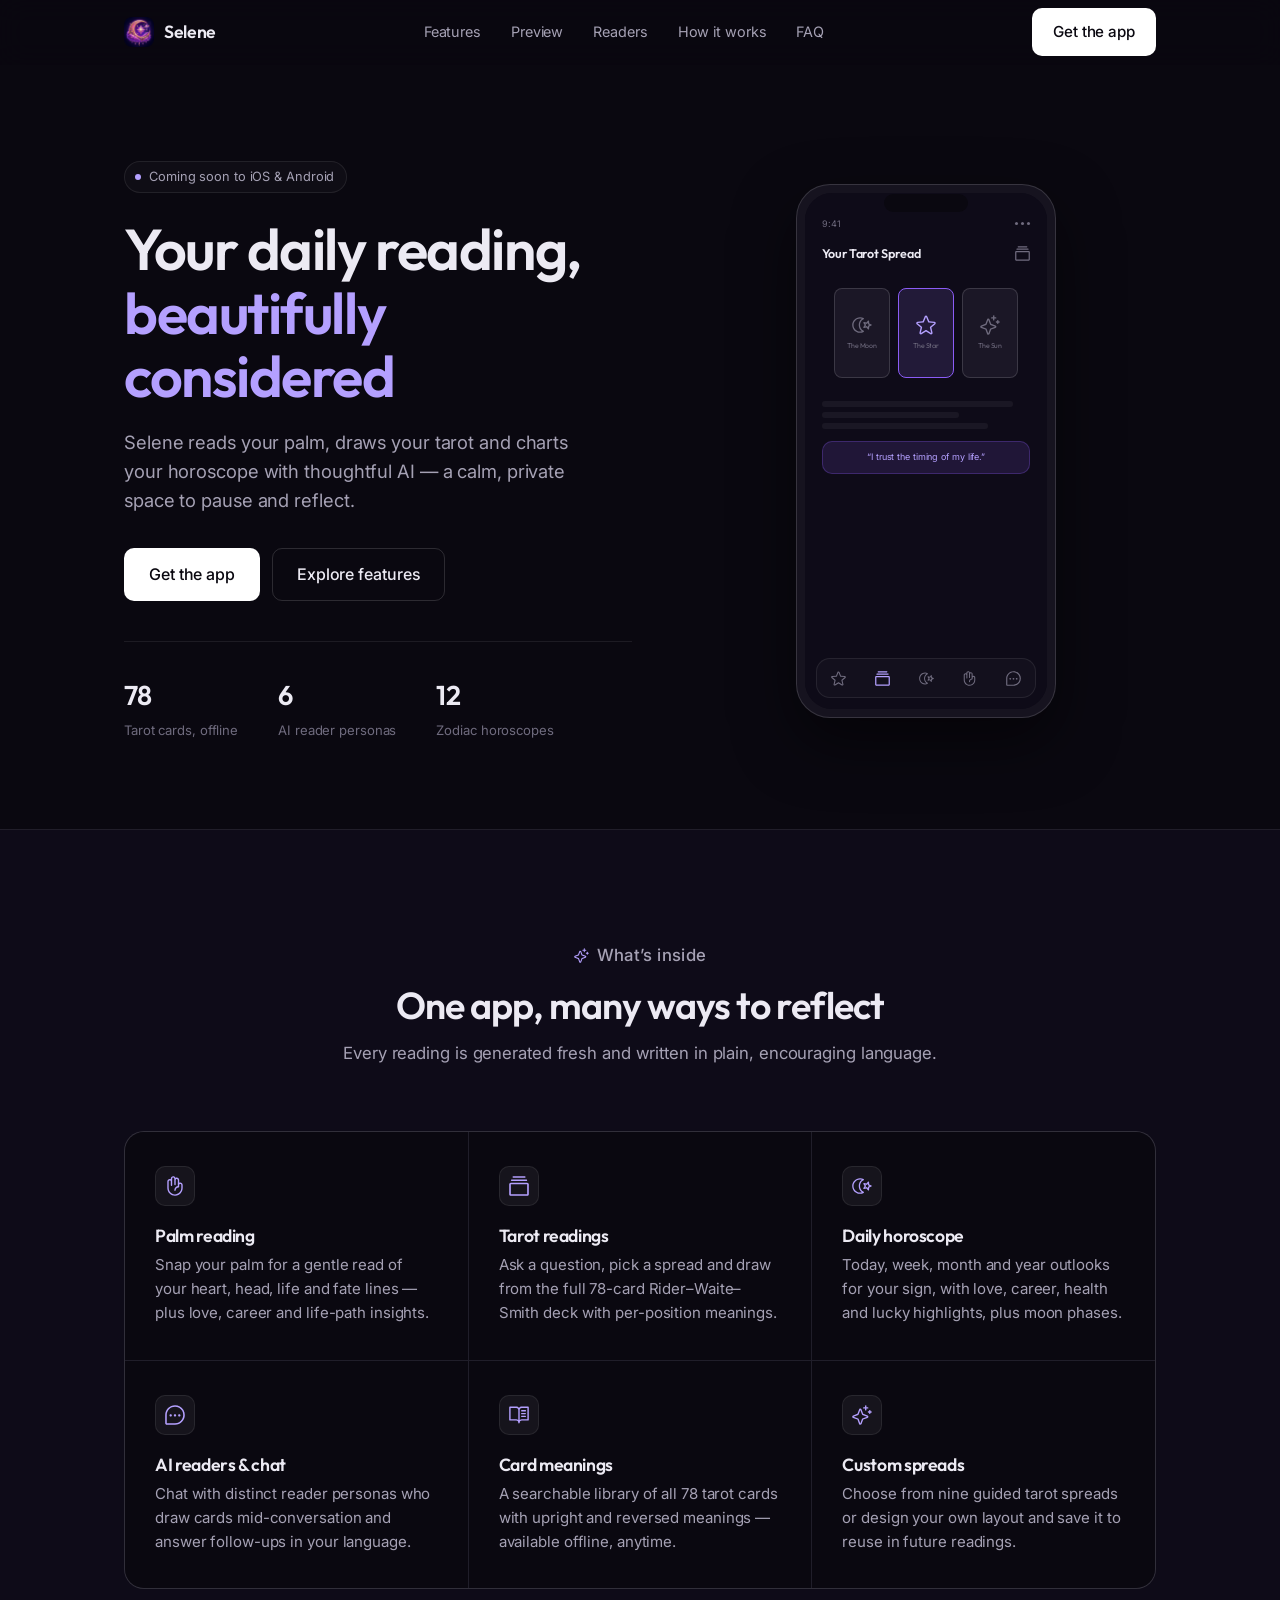
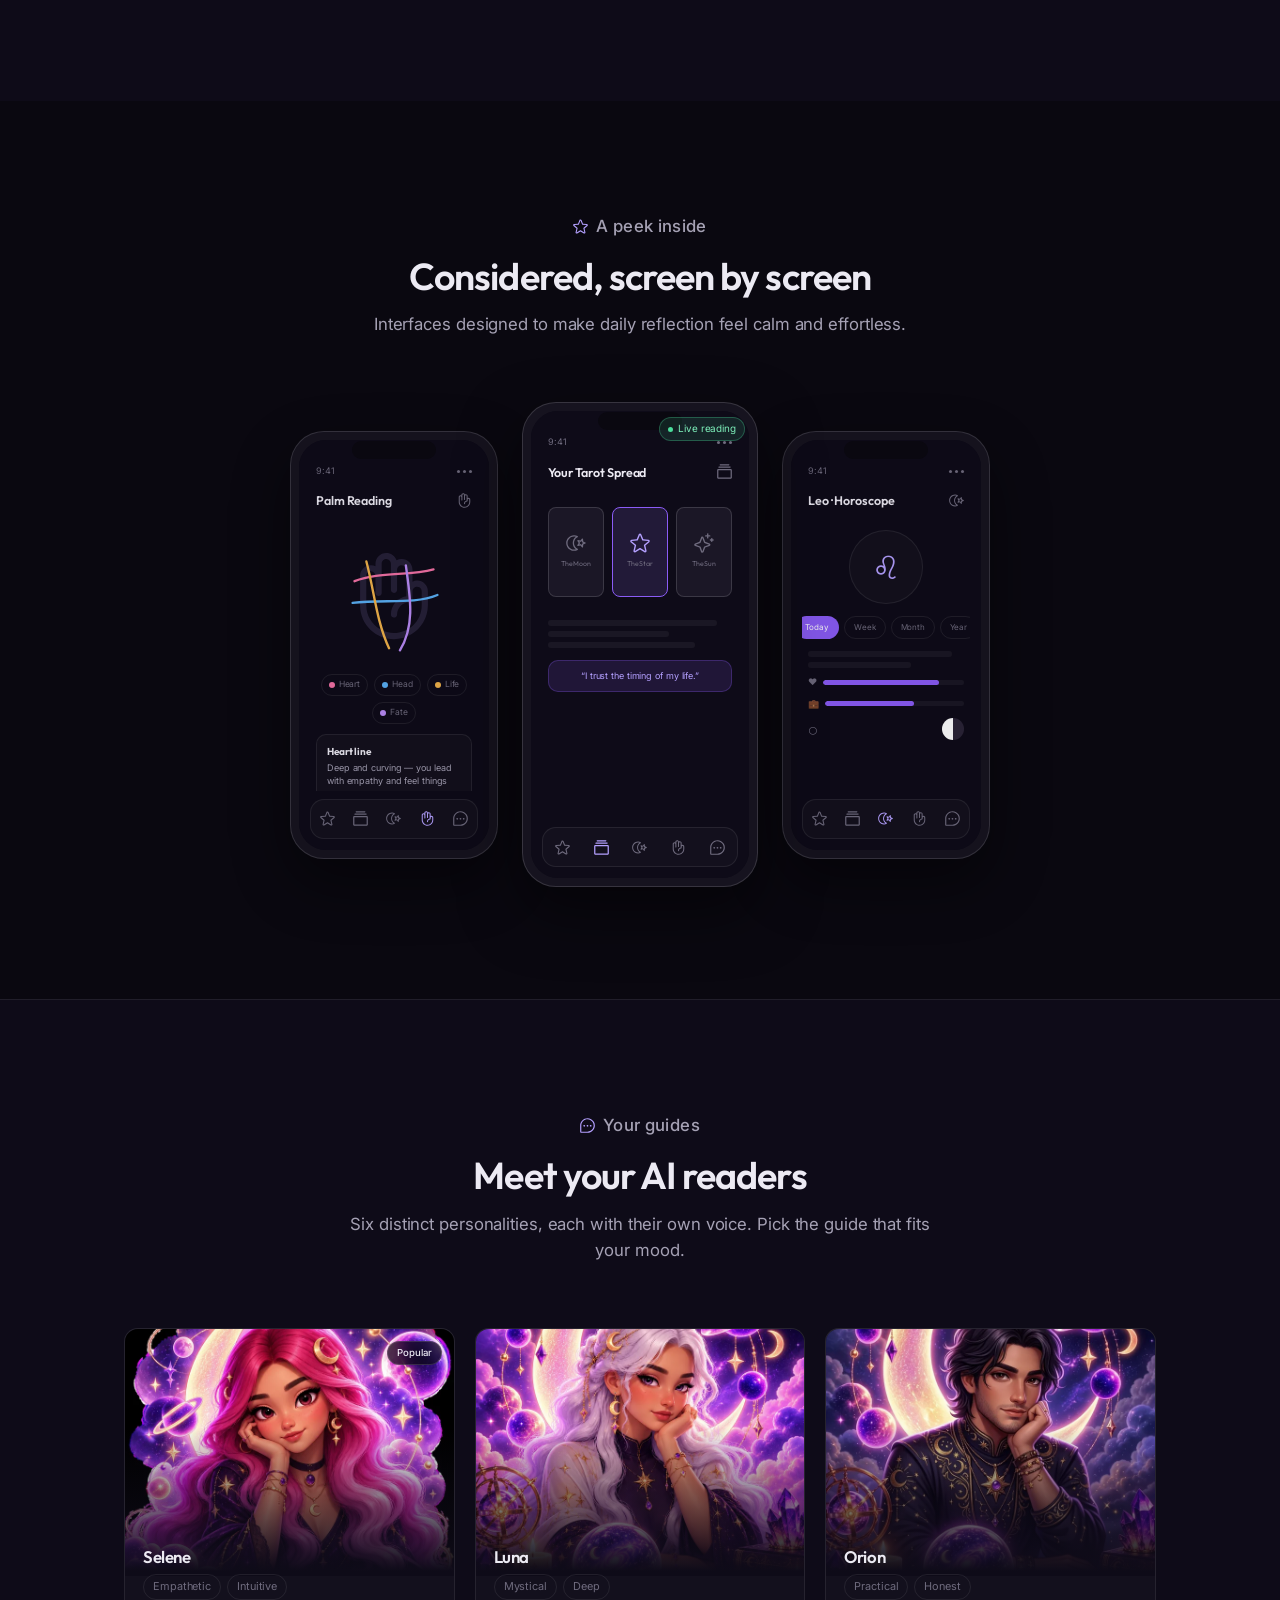
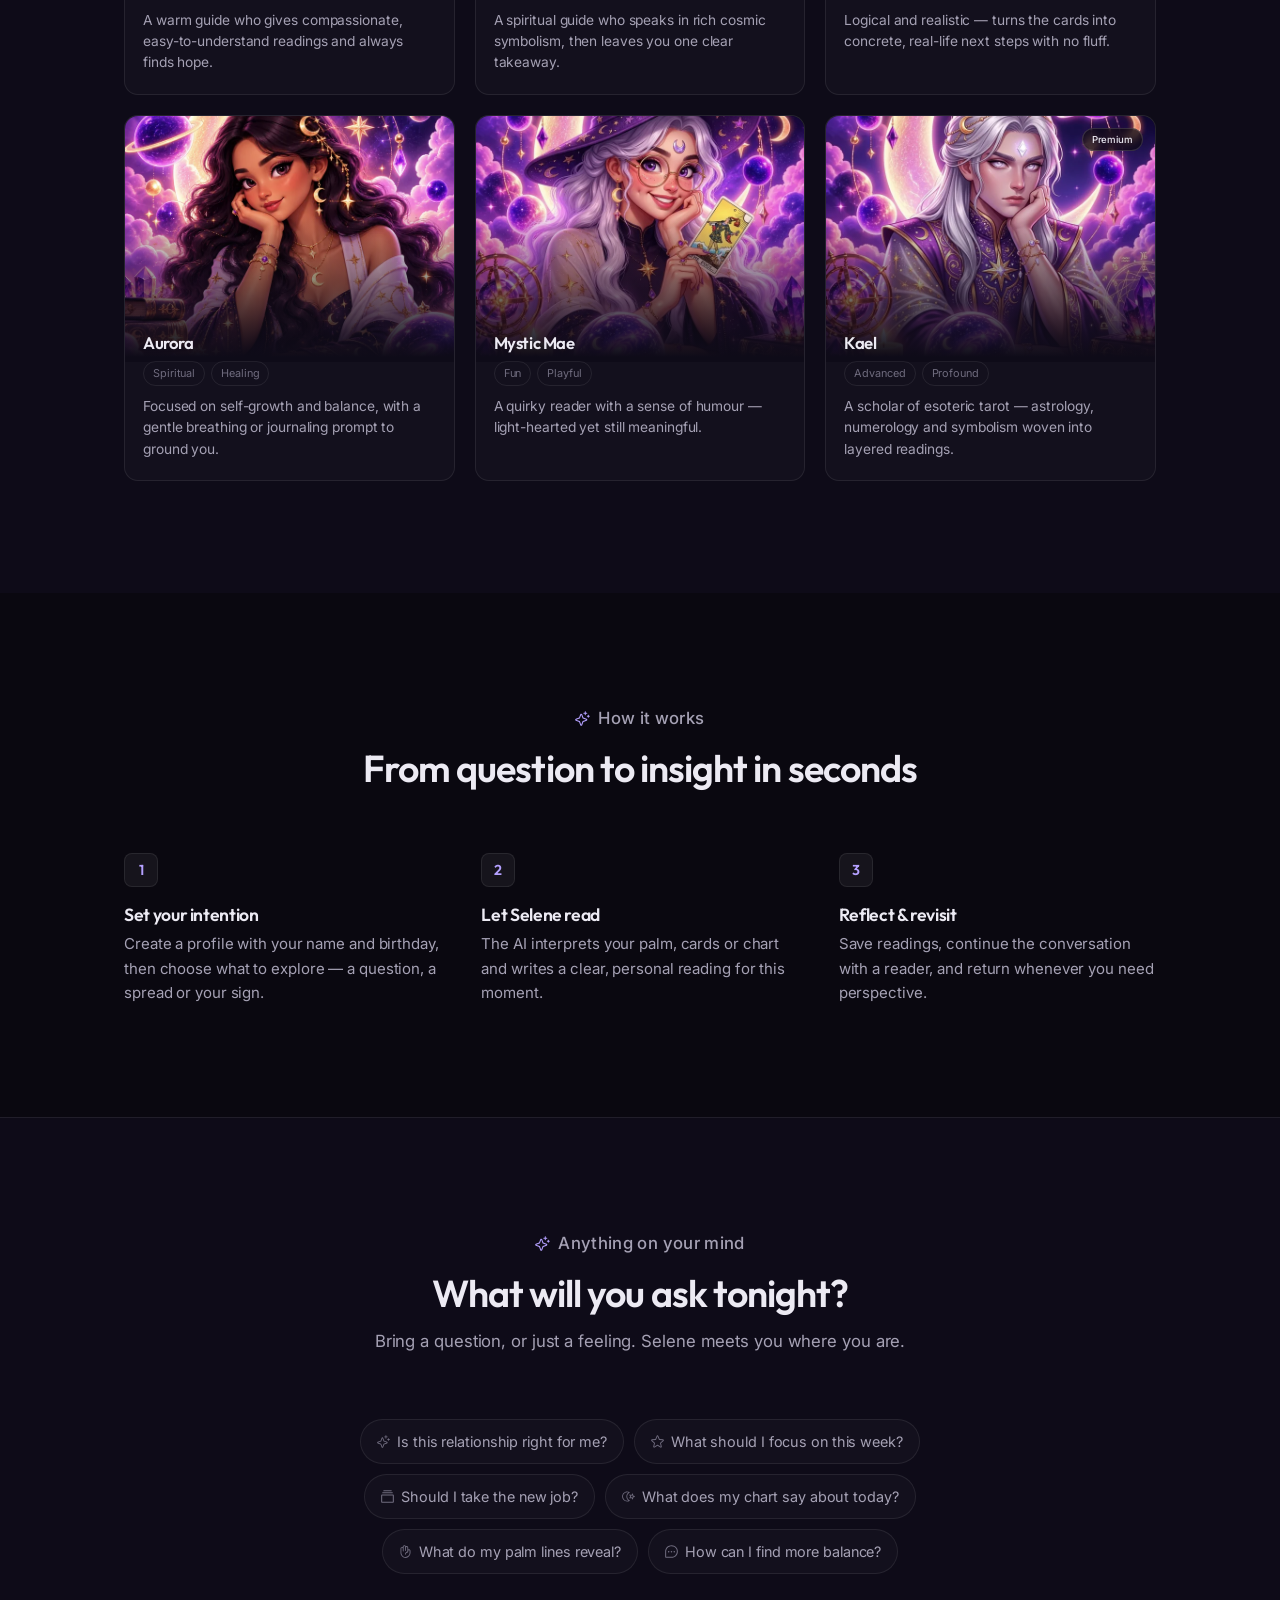
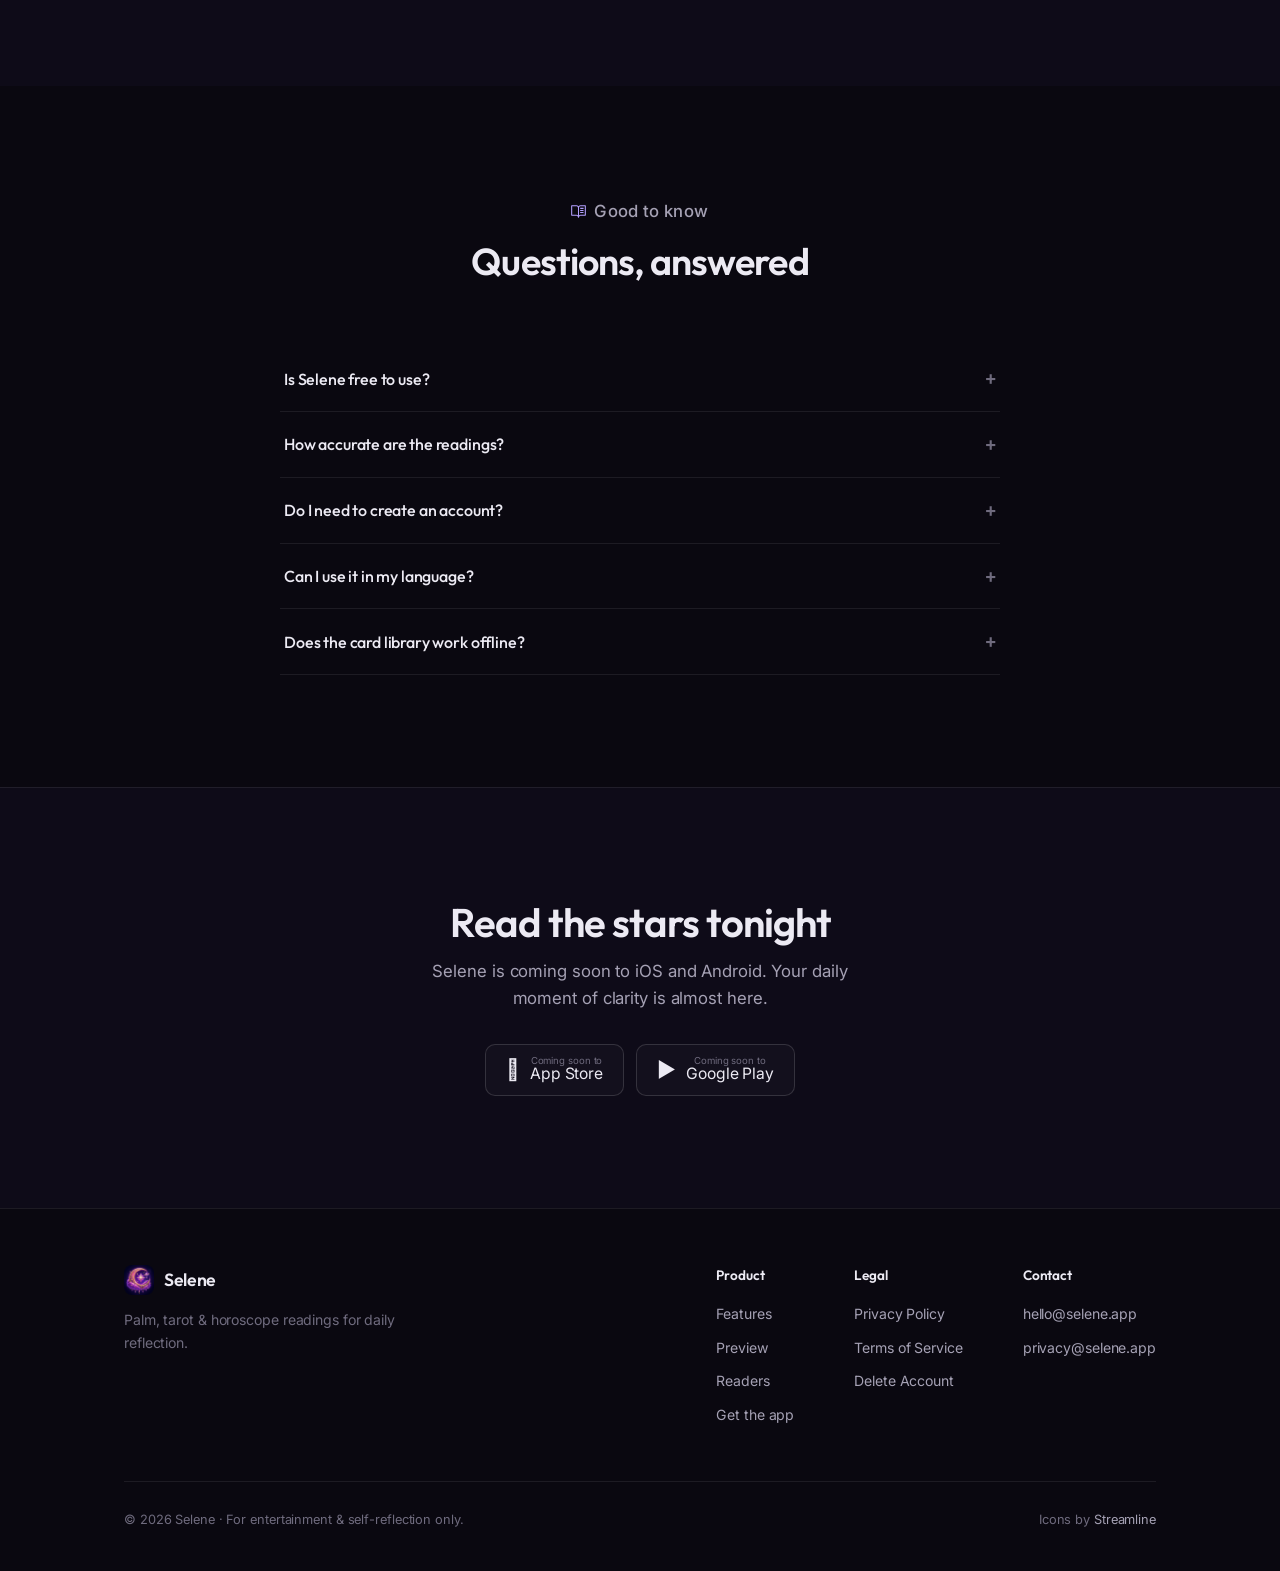
==== commit a2e8bb9d: "Minimalist redesign: refined design system, single accent, hairline borders, Inter type, calm motion" ====
--- a/index.html
+++ b/index.html
@@ -4,20 +4,20 @@
   <meta charset="UTF-8" />
   <meta name="viewport" content="width=device-width, initial-scale=1.0" />
   <title>Selene — AI Palm, Tarot &amp; Horoscope</title>
-  <meta name="description" content="Selene reads your palm, draws your tarot and charts your horoscope with thoughtful AI. A calm, private space for daily reflection — for entertainment and self-reflection only." />
-  <meta name="theme-color" content="#0B0620" />
+  <meta name="description" content="Selene reads your palm, draws your tarot and charts your horoscope with thoughtful AI — a calm, private space for daily reflection." />
+  <meta name="theme-color" content="#0A0810" />
   <link rel="icon" type="image/webp" href="assets/app_icon.webp" />
   <link rel="apple-touch-icon" href="assets/app_icon.webp" />
 
   <meta property="og:type" content="website" />
   <meta property="og:title" content="Selene — AI Palm, Tarot &amp; Horoscope" />
-  <meta property="og:description" content="Read your palm, draw your tarot and chart your horoscope with thoughtful AI. Private by design." />
+  <meta property="og:description" content="Palm, tarot and horoscope readings, guided by thoughtful AI. Private by design." />
   <meta property="og:image" content="assets/hero_home.webp" />
   <meta name="twitter:card" content="summary_large_image" />
 
   <link rel="preconnect" href="https://fonts.googleapis.com" />
   <link rel="preconnect" href="https://fonts.gstatic.com" crossorigin />
-  <link href="https://fonts.googleapis.com/css2?family=Outfit:wght@500;600;700;800&family=Poppins:wght@400;500;600&display=swap" rel="stylesheet" />
+  <link href="https://fonts.googleapis.com/css2?family=Inter:wght@400;500;600&family=Outfit:wght@500;600;700&display=swap" rel="stylesheet" />
   <link rel="stylesheet" href="styles.css" />
 </head>
 <body>
@@ -28,12 +28,12 @@
   <header class="nav">
     <div class="container nav-inner">
       <a class="brand" href="index.html">
-        <img src="assets/app_icon.webp" alt="Selene app icon" width="38" height="38" decoding="async" />
+        <img src="assets/app_icon.webp" alt="Selene app icon" width="30" height="30" decoding="async" />
         <span>Selene</span>
       </a>
       <nav class="nav-links" id="nav-links" aria-label="Primary">
         <a href="#features">Features</a>
-        <a href="#showcase">Preview</a>
+        <a href="#preview">Preview</a>
         <a href="#readers">Readers</a>
         <a href="#how">How it works</a>
         <a href="#faq">FAQ</a>
@@ -48,19 +48,14 @@
   <main>
     <!-- ===== Hero ===== -->
     <section class="hero">
-      <div class="aurora" aria-hidden="true"><span class="a1"></span><span class="a2"></span><span class="a3"></span></div>
-      <span class="spark" style="top:18%;left:8%;" aria-hidden="true"><i class="sicon i-sparkle" style="width:16px;height:16px;"></i></span>
-      <span class="spark" style="top:70%;left:15%;animation-delay:1s;" aria-hidden="true"><i class="sicon i-star" style="width:12px;height:12px;"></i></span>
-      <span class="spark" style="top:30%;right:12%;animation-delay:1.6s;" aria-hidden="true"><i class="sicon i-sparkle" style="width:14px;height:14px;"></i></span>
-
       <div class="container hero-grid">
         <div class="hero-copy">
-          <span class="hero-badge"><i class="sicon i-sparkle"></i> Guided by AI, grounded in reflection</span>
-          <h1>Your pocket <span class="gradient-text">cosmic companion</span></h1>
-          <p class="lead">Selene reads your palm, draws your tarot and charts your horoscope with thoughtful AI &mdash; a calm, private space to pause, reflect and see your day a little differently.</p>
+          <span class="hero-badge"><span class="dot"></span> Coming soon to iOS &amp; Android</span>
+          <h1>Your daily reading, <span class="accent">beautifully considered</span></h1>
+          <p class="lead">Selene reads your palm, draws your tarot and charts your horoscope with thoughtful AI &mdash; a calm, private space to pause and reflect.</p>
           <div class="hero-actions">
             <a class="btn btn-primary btn-lg" href="#get">Get the app</a>
-            <a class="btn btn-ghost btn-lg" href="#showcase">See it in action</a>
+            <a class="btn btn-ghost btn-lg" href="#features">Explore features</a>
           </div>
           <div class="stats">
             <div class="stat"><div class="n">78</div><div class="l">Tarot cards, offline</div></div>
@@ -70,98 +65,79 @@
         </div>
 
         <div class="hero-visual">
-          <img class="zodiac-halo" src="assets/zodiac_wheel.webp" alt="" aria-hidden="true" width="520" height="520" decoding="async" loading="lazy" />
-          <div class="orb" aria-hidden="true"></div>
-          <img src="assets/selene_cutout.webp" alt="Selene, the app's guiding moon-goddess character" width="440" height="440" decoding="async" fetchpriority="high" />
-          <span class="float-chip c1"><i class="sicon i-palm g"></i> Palm line read</span>
-          <span class="float-chip c2"><i class="sicon i-cards m"></i> The Star &middot; upright</span>
-          <span class="float-chip c3"><i class="sicon i-moon gold"></i> Waxing crescent</span>
-        </div>
-      </div>
-    </section>
-
-    <!-- ===== Zodiac marquee (motion graphic) ===== -->
-    <div class="marquee" aria-hidden="true">
-      <div class="marquee-track">
-        <div class="zsign"><img src="assets/zodiac/aries.webp" alt="" width="40" height="40" loading="lazy" decoding="async" /><span>Aries</span></div>
-        <div class="zsign"><img src="assets/zodiac/taurus.webp" alt="" width="40" height="40" loading="lazy" decoding="async" /><span>Taurus</span></div>
-        <div class="zsign"><img src="assets/zodiac/gemini.webp" alt="" width="40" height="40" loading="lazy" decoding="async" /><span>Gemini</span></div>
-        <div class="zsign"><img src="assets/zodiac/cancer.webp" alt="" width="40" height="40" loading="lazy" decoding="async" /><span>Cancer</span></div>
-        <div class="zsign"><img src="assets/zodiac/leo.webp" alt="" width="40" height="40" loading="lazy" decoding="async" /><span>Leo</span></div>
-        <div class="zsign"><img src="assets/zodiac/virgo.webp" alt="" width="40" height="40" loading="lazy" decoding="async" /><span>Virgo</span></div>
-        <div class="zsign"><img src="assets/zodiac/libra.webp" alt="" width="40" height="40" loading="lazy" decoding="async" /><span>Libra</span></div>
-        <div class="zsign"><img src="assets/zodiac/scorpio.webp" alt="" width="40" height="40" loading="lazy" decoding="async" /><span>Scorpio</span></div>
-        <div class="zsign"><img src="assets/zodiac/sagittarius.webp" alt="" width="40" height="40" loading="lazy" decoding="async" /><span>Sagittarius</span></div>
-        <div class="zsign"><img src="assets/zodiac/capricorn.webp" alt="" width="40" height="40" loading="lazy" decoding="async" /><span>Capricorn</span></div>
-        <div class="zsign"><img src="assets/zodiac/aquarius.webp" alt="" width="40" height="40" loading="lazy" decoding="async" /><span>Aquarius</span></div>
-        <div class="zsign"><img src="assets/zodiac/pisces.webp" alt="" width="40" height="40" loading="lazy" decoding="async" /><span>Pisces</span></div>
-        <!-- duplicate for seamless loop -->
-        <div class="zsign"><img src="assets/zodiac/aries.webp" alt="" width="40" height="40" loading="lazy" decoding="async" /><span>Aries</span></div>
-        <div class="zsign"><img src="assets/zodiac/taurus.webp" alt="" width="40" height="40" loading="lazy" decoding="async" /><span>Taurus</span></div>
-        <div class="zsign"><img src="assets/zodiac/gemini.webp" alt="" width="40" height="40" loading="lazy" decoding="async" /><span>Gemini</span></div>
-        <div class="zsign"><img src="assets/zodiac/cancer.webp" alt="" width="40" height="40" loading="lazy" decoding="async" /><span>Cancer</span></div>
-        <div class="zsign"><img src="assets/zodiac/leo.webp" alt="" width="40" height="40" loading="lazy" decoding="async" /><span>Leo</span></div>
-        <div class="zsign"><img src="assets/zodiac/virgo.webp" alt="" width="40" height="40" loading="lazy" decoding="async" /><span>Virgo</span></div>
-        <div class="zsign"><img src="assets/zodiac/libra.webp" alt="" width="40" height="40" loading="lazy" decoding="async" /><span>Libra</span></div>
-        <div class="zsign"><img src="assets/zodiac/scorpio.webp" alt="" width="40" height="40" loading="lazy" decoding="async" /><span>Scorpio</span></div>
-        <div class="zsign"><img src="assets/zodiac/sagittarius.webp" alt="" width="40" height="40" loading="lazy" decoding="async" /><span>Sagittarius</span></div>
-        <div class="zsign"><img src="assets/zodiac/capricorn.webp" alt="" width="40" height="40" loading="lazy" decoding="async" /><span>Capricorn</span></div>
-        <div class="zsign"><img src="assets/zodiac/aquarius.webp" alt="" width="40" height="40" loading="lazy" decoding="async" /><span>Aquarius</span></div>
-        <div class="zsign"><img src="assets/zodiac/pisces.webp" alt="" width="40" height="40" loading="lazy" decoding="async" /><span>Pisces</span></div>
-      </div>
-    </div>
+          <div class="phone hero-phone reveal">
+            <div class="notch"></div>
+            <div class="screen ui">
+              <div class="appui">
+                <div class="statusbar"><span>9:41</span><span class="dots"><i></i><i></i><i></i></span></div>
+                <div class="head"><b>Your Tarot Spread</b><i class="sicon i-cards"></i></div>
+                <div class="body">
+                  <div class="tarot-deal">
+                    <div class="tcard"><i class="sicon i-moon"></i><small>The Moon</small></div>
+                    <div class="tcard hi"><i class="sicon i-star"></i><small>The Star</small></div>
+                    <div class="tcard"><i class="sicon i-sparkle"></i><small>The Sun</small></div>
+                  </div>
+                  <div class="bars"><i></i><i></i><i></i></div>
+                  <div class="affirm">&ldquo;I trust the timing of my life.&rdquo;</div>
+                </div>
+                <div class="navbar"><i class="sicon i-star"></i><i class="sicon i-cards on"></i><i class="sicon i-moon"></i><i class="sicon i-palm"></i><i class="sicon i-chat"></i></div>
+              </div>
+            </div>
+          </div>
+        </div>
+      </div>
+    </section>
 
     <!-- ===== Features ===== -->
-    <section id="features">
+    <section id="features" class="band">
       <div class="container">
         <div class="section-head reveal">
           <p class="eyebrow"><i class="sicon i-sparkle"></i> What&rsquo;s inside</p>
           <h2>One app, many ways to reflect</h2>
-          <p>Every reading is generated fresh for you and written in plain, encouraging language.</p>
+          <p>Every reading is generated fresh and written in plain, encouraging language.</p>
         </div>
         <div class="grid grid-3">
+          <article class="card reveal">
+            <div class="icon"><i class="sicon i-palm"></i></div>
+            <h3>Palm reading</h3>
+            <p>Snap your palm for a gentle read of your heart, head, life and fate lines &mdash; plus love, career and life-path insights.</p>
+          </article>
           <article class="card reveal d1">
-            <div class="icon"><i class="sicon i-palm"></i></div>
-            <h3>AI Palm Reading</h3>
-            <p>Snap your palm and get a gentle read of your heart, head, life and fate lines, plus love, career and life-path insights.</p>
+            <div class="icon"><i class="sicon i-cards"></i></div>
+            <h3>Tarot readings</h3>
+            <p>Ask a question, pick a spread and draw from the full 78-card Rider&ndash;Waite&ndash;Smith deck with per-position meanings.</p>
           </article>
           <article class="card reveal d2">
-            <div class="icon"><i class="sicon i-cards"></i></div>
-            <h3>Tarot Readings</h3>
-            <p>Ask a question, pick a spread and draw from the full 78-card Rider&ndash;Waite&ndash;Smith deck with per-position meanings and advice.</p>
-          </article>
-          <article class="card reveal d3">
             <div class="icon"><i class="sicon i-moon"></i></div>
-            <h3>Daily Horoscope</h3>
+            <h3>Daily horoscope</h3>
             <p>Today, week, month and year outlooks for your sign, with love, career, health and lucky highlights, plus moon phases.</p>
           </article>
+          <article class="card reveal">
+            <div class="icon"><i class="sicon i-chat"></i></div>
+            <h3>AI readers &amp; chat</h3>
+            <p>Chat with distinct reader personas who draw cards mid-conversation and answer follow-ups in your language.</p>
+          </article>
           <article class="card reveal d1">
-            <div class="icon"><i class="sicon i-chat"></i></div>
-            <h3>AI Readers &amp; Chat</h3>
-            <p>Chat with distinct reader personas who can draw cards mid-conversation and answer follow-ups in your language.</p>
+            <div class="icon"><i class="sicon i-book"></i></div>
+            <h3>Card meanings</h3>
+            <p>A searchable library of all 78 tarot cards with upright and reversed meanings &mdash; available offline, anytime.</p>
           </article>
           <article class="card reveal d2">
-            <div class="icon"><i class="sicon i-book"></i></div>
-            <h3>Card Meanings</h3>
-            <p>A searchable library of all 78 tarot cards with upright and reversed meanings &mdash; available offline, anytime.</p>
-          </article>
-          <article class="card reveal d3">
             <div class="icon"><i class="sicon i-sparkle"></i></div>
-            <h3>Custom Spreads</h3>
-            <p>Pick from nine guided tarot spreads or design your own layout &mdash; choose the positions and save it to reuse anytime.</p>
-          </article>
-        </div>
-      </div>
-    </section>
-
-    <!-- ===== App demo / showcase ===== -->
-    <section id="showcase" class="showcase band">
-      <div class="aurora" aria-hidden="true"><span class="a1"></span><span class="a2"></span><span class="a3"></span></div>
+            <h3>Custom spreads</h3>
+            <p>Choose from nine guided tarot spreads or design your own layout and save it to reuse in future readings.</p>
+          </article>
+        </div>
+      </div>
+    </section>
+
+    <!-- ===== App preview ===== -->
+    <section id="preview">
       <div class="container">
         <div class="section-head reveal">
           <p class="eyebrow"><i class="sicon i-star"></i> A peek inside</p>
-          <h2>See Selene in action</h2>
-          <p>Beautifully crafted screens that make daily reflection feel effortless.</p>
+          <h2>Considered, screen by screen</h2>
+          <p>Interfaces designed to make daily reflection feel calm and effortless.</p>
         </div>
         <div class="showcase-stage reveal">
           <div class="phone left">
@@ -174,17 +150,17 @@
                   <div class="palm-graphic">
                     <i class="sicon i-palm pi"></i>
                     <svg viewBox="0 0 120 150" fill="none" aria-hidden="true">
-                      <path d="M20 60 C45 50 75 55 100 48" stroke="#FF4F8B"/>
-                      <path d="M18 82 C50 78 80 84 104 74" stroke="#4FB8FF"/>
-                      <path d="M32 40 C40 70 42 100 55 128" stroke="#FFB23F"/>
-                      <path d="M72 44 C76 74 82 104 66 130" stroke="#C77DFF"/>
+                      <path d="M20 60 C45 50 75 55 100 48" stroke="#F472A6"/>
+                      <path d="M18 82 C50 78 80 84 104 74" stroke="#5AB0F5"/>
+                      <path d="M32 40 C40 70 42 100 55 128" stroke="#F0B24A"/>
+                      <path d="M72 44 C76 74 82 104 66 130" stroke="#B98BF7"/>
                     </svg>
                   </div>
                   <div class="legend">
-                    <span class="lg"><i style="background:#FF4F8B"></i>Heart</span>
-                    <span class="lg"><i style="background:#4FB8FF"></i>Head</span>
-                    <span class="lg"><i style="background:#FFB23F"></i>Life</span>
-                    <span class="lg"><i style="background:#C77DFF"></i>Fate</span>
+                    <span class="lg"><i style="background:#F472A6"></i>Heart</span>
+                    <span class="lg"><i style="background:#5AB0F5"></i>Head</span>
+                    <span class="lg"><i style="background:#F0B24A"></i>Life</span>
+                    <span class="lg"><i style="background:#B98BF7"></i>Fate</span>
                   </div>
                   <div class="miniresult"><b>Heart line</b>Deep and curving &mdash; you lead with empathy and feel things fully.</div>
                 </div>
@@ -236,60 +212,32 @@
       </div>
     </section>
 
-    <!-- ===== How it works ===== -->
-    <section id="how">
-      <div class="container">
-        <div class="section-head reveal">
-          <p class="eyebrow"><i class="sicon i-sparkle"></i> How it works</p>
-          <h2>From question to insight in seconds</h2>
-        </div>
-        <div class="steps">
-          <div class="step reveal d1">
-            <div class="num">1</div>
-            <h3>Set your intention</h3>
-            <p>Create a profile with your name and birthday, then choose what you&rsquo;d like to explore &mdash; a question, a spread or your sign.</p>
-          </div>
-          <div class="step reveal d2">
-            <div class="num">2</div>
-            <h3>Let Selene read</h3>
-            <p>Our AI interprets your palm, cards or chart and writes a clear, personal reading just for this moment.</p>
-          </div>
-          <div class="step reveal d3">
-            <div class="num">3</div>
-            <h3>Reflect &amp; revisit</h3>
-            <p>Save readings, continue the conversation with a reader, and return whenever you need a fresh perspective.</p>
-          </div>
-        </div>
-      </div>
-    </section>
-
-    <!-- ===== Meet the AI readers ===== -->
+    <!-- ===== Readers ===== -->
     <section id="readers" class="band">
-      <div class="aurora" aria-hidden="true"><span class="a1"></span><span class="a3"></span></div>
       <div class="container">
         <div class="section-head reveal">
           <p class="eyebrow"><i class="sicon i-chat"></i> Your guides</p>
           <h2>Meet your AI readers</h2>
-          <p>Six distinct personalities, each with their own voice and way of seeing. Pick the guide that fits your mood.</p>
+          <p>Six distinct personalities, each with their own voice. Pick the guide that fits your mood.</p>
         </div>
         <div class="readers-grid">
-          <article class="reader reveal d1">
-            <div class="ph"><span class="pill pop">Popular</span><img src="assets/readers/selene.webp" alt="Selene, an empathetic AI reader" width="400" height="300" loading="lazy" decoding="async" /></div>
+          <article class="reader reveal">
+            <div class="ph"><span class="pill">Popular</span><img src="assets/readers/selene.webp" alt="Selene, an empathetic AI reader" width="400" height="300" loading="lazy" decoding="async" /></div>
             <div class="rbody">
               <h4>Selene</h4>
               <div class="tags"><span>Empathetic</span><span>Intuitive</span></div>
-              <p>A warm big-sister guide who gives compassionate, easy-to-understand readings and always finds hope.</p>
-            </div>
-          </article>
-          <article class="reader reveal d2">
+              <p>A warm guide who gives compassionate, easy-to-understand readings and always finds hope.</p>
+            </div>
+          </article>
+          <article class="reader reveal d1">
             <div class="ph"><img src="assets/readers/luna.webp" alt="Luna, a mystical AI reader" width="400" height="300" loading="lazy" decoding="async" /></div>
             <div class="rbody">
               <h4>Luna</h4>
               <div class="tags"><span>Mystical</span><span>Deep</span></div>
-              <p>A spiritual moon priestess who speaks in rich cosmic symbolism, then leaves you one clear takeaway.</p>
-            </div>
-          </article>
-          <article class="reader reveal d3">
+              <p>A spiritual guide who speaks in rich cosmic symbolism, then leaves you one clear takeaway.</p>
+            </div>
+          </article>
+          <article class="reader reveal d2">
             <div class="ph"><img src="assets/readers/orion.webp" alt="Orion, a practical AI reader" width="400" height="300" loading="lazy" decoding="async" /></div>
             <div class="rbody">
               <h4>Orion</h4>
@@ -297,7 +245,7 @@
               <p>Logical and realistic &mdash; turns the cards into concrete, real-life next steps with no fluff.</p>
             </div>
           </article>
-          <article class="reader reveal d1">
+          <article class="reader reveal">
             <div class="ph"><img src="assets/readers/aurora.webp" alt="Aurora, a healing AI reader" width="400" height="300" loading="lazy" decoding="async" /></div>
             <div class="rbody">
               <h4>Aurora</h4>
@@ -305,33 +253,60 @@
               <p>Focused on self-growth and balance, with a gentle breathing or journaling prompt to ground you.</p>
             </div>
           </article>
-          <article class="reader reveal d2">
+          <article class="reader reveal d1">
             <div class="ph"><img src="assets/readers/mae.webp" alt="Mystic Mae, a playful AI reader" width="400" height="300" loading="lazy" decoding="async" /></div>
             <div class="rbody">
               <h4>Mystic Mae</h4>
               <div class="tags"><span>Fun</span><span>Playful</span></div>
-              <p>A quirky witch with a sense of humour and pop-culture wit &mdash; light-hearted yet still meaningful.</p>
-            </div>
-          </article>
-          <article class="reader reveal d3">
-            <div class="ph"><span class="pill prem">Premium</span><img src="assets/readers/kael.webp" alt="Kael, an advanced AI reader" width="400" height="300" loading="lazy" decoding="async" /></div>
+              <p>A quirky reader with a sense of humour &mdash; light-hearted yet still meaningful.</p>
+            </div>
+          </article>
+          <article class="reader reveal d2">
+            <div class="ph"><span class="pill">Premium</span><img src="assets/readers/kael.webp" alt="Kael, an advanced AI reader" width="400" height="300" loading="lazy" decoding="async" /></div>
             <div class="rbody">
               <h4>Kael</h4>
               <div class="tags"><span>Advanced</span><span>Profound</span></div>
-              <p>A scholar of esoteric tarot &mdash; astrology, numerology and symbolism woven into layered, deep readings.</p>
-            </div>
-          </article>
+              <p>A scholar of esoteric tarot &mdash; astrology, numerology and symbolism woven into layered readings.</p>
+            </div>
+          </article>
+        </div>
+      </div>
+    </section>
+
+    <!-- ===== How it works ===== -->
+    <section id="how">
+      <div class="container">
+        <div class="section-head reveal">
+          <p class="eyebrow"><i class="sicon i-sparkle"></i> How it works</p>
+          <h2>From question to insight in seconds</h2>
+        </div>
+        <div class="steps">
+          <div class="step reveal">
+            <div class="num">1</div>
+            <h3>Set your intention</h3>
+            <p>Create a profile with your name and birthday, then choose what to explore &mdash; a question, a spread or your sign.</p>
+          </div>
+          <div class="step reveal d1">
+            <div class="num">2</div>
+            <h3>Let Selene read</h3>
+            <p>The AI interprets your palm, cards or chart and writes a clear, personal reading for this moment.</p>
+          </div>
+          <div class="step reveal d2">
+            <div class="num">3</div>
+            <h3>Reflect &amp; revisit</h3>
+            <p>Save readings, continue the conversation with a reader, and return whenever you need perspective.</p>
+          </div>
         </div>
       </div>
     </section>
 
     <!-- ===== What you can ask ===== -->
-    <section id="ask">
+    <section id="ask" class="band">
       <div class="container">
         <div class="section-head reveal">
           <p class="eyebrow"><i class="sicon i-sparkle"></i> Anything on your mind</p>
           <h2>What will you ask tonight?</h2>
-          <p>Bring a question, or just a feeling. Selene meets you wherever you are.</p>
+          <p>Bring a question, or just a feeling. Selene meets you where you are.</p>
         </div>
         <div class="ask-wrap reveal">
           <span class="ask"><i class="sicon i-sparkle"></i>Is this relationship right for me?</span>
@@ -340,14 +315,12 @@
           <span class="ask"><i class="sicon i-moon"></i>What does my chart say about today?</span>
           <span class="ask"><i class="sicon i-palm"></i>What do my palm lines reveal?</span>
           <span class="ask"><i class="sicon i-chat"></i>How can I find more balance?</span>
-          <span class="ask"><i class="sicon i-sparkle"></i>What is the universe nudging me toward?</span>
         </div>
       </div>
     </section>
 
     <!-- ===== FAQ ===== -->
-    <section id="faq" class="band">
-      <div class="aurora" aria-hidden="true"><span class="a2"></span></div>
+    <section id="faq">
       <div class="container">
         <div class="section-head reveal">
           <p class="eyebrow"><i class="sicon i-book"></i> Good to know</p>
@@ -360,7 +333,7 @@
           </div>
           <div class="qa">
             <button type="button" aria-expanded="false"><span>How accurate are the readings?</span><span class="pm">+</span></button>
-            <div class="ans"><p>Readings are crafted by AI to spark reflection and self-discovery. They&rsquo;re thoughtful and personal, but meant for entertainment and insight &mdash; not as predictions or professional advice.</p></div>
+            <div class="ans"><p>Readings are crafted by AI to spark reflection and self-discovery. They&rsquo;re thoughtful and personal, but meant for entertainment and insight &mdash; not predictions or professional advice.</p></div>
           </div>
           <div class="qa">
             <button type="button" aria-expanded="false"><span>Do I need to create an account?</span><span class="pm">+</span></button>
@@ -368,25 +341,22 @@
           </div>
           <div class="qa">
             <button type="button" aria-expanded="false"><span>Can I use it in my language?</span><span class="pm">+</span></button>
-            <div class="ans"><p>Yes. Selene&rsquo;s AI readers can respond in multiple languages &mdash; just set your preference in your profile and ask away.</p></div>
+            <div class="ans"><p>Yes. Selene&rsquo;s AI readers can respond in multiple languages &mdash; set your preference in your profile and ask away.</p></div>
           </div>
           <div class="qa">
             <button type="button" aria-expanded="false"><span>Does the card library work offline?</span><span class="pm">+</span></button>
-            <div class="ans"><p>The full 78-card meanings library is available offline, so you can browse upright and reversed meanings anytime, anywhere.</p></div>
+            <div class="ans"><p>The full 78-card meanings library is available offline, so you can browse upright and reversed meanings anytime.</p></div>
           </div>
         </div>
       </div>
     </section>
 
     <!-- ===== Get the app / CTA ===== -->
-    <section id="get" class="cta-band">
-      <div class="aurora" aria-hidden="true"><span class="a1"></span><span class="a2"></span></div>
+    <section id="get" class="cta-band band">
       <div class="container">
         <div class="cta-card reveal">
-          <span class="spark" style="top:12%;left:14%;" aria-hidden="true"><i class="sicon i-sparkle" style="width:16px;height:16px;"></i></span>
-          <span class="spark" style="top:20%;right:16%;animation-delay:1s;" aria-hidden="true"><i class="sicon i-star" style="width:13px;height:13px;"></i></span>
           <h2>Read the stars tonight</h2>
-          <p>Selene is coming soon to iOS and Android. Your daily moment of cosmic clarity is almost here.</p>
+          <p>Selene is coming soon to iOS and Android. Your daily moment of clarity is almost here.</p>
           <div class="store-badges">
             <a class="store-badge" href="#" aria-label="Download on the App Store (coming soon)">
               <span class="ico">&#63743;</span>
@@ -400,7 +370,6 @@
         </div>
       </div>
     </section>
-
   </main>
 
   <!-- ===== Footer ===== -->
@@ -409,17 +378,17 @@
       <div class="footer-grid">
         <div class="footer-brand">
           <a class="brand" href="index.html">
-            <img src="assets/app_icon.webp" alt="Selene app icon" width="38" height="38" decoding="async" />
+            <img src="assets/app_icon.webp" alt="Selene app icon" width="30" height="30" decoding="async" />
             <span>Selene</span>
           </a>
-          <p>AI palm, tarot &amp; horoscope readings for daily reflection. Made with a little cosmic wonder.</p>
+          <p>Palm, tarot &amp; horoscope readings for daily reflection.</p>
         </div>
         <div class="footer-cols">
           <div class="footer-col">
             <h5>Product</h5>
             <a href="#features">Features</a>
-            <a href="#showcase">Preview</a>
-            <a href="#how">How it works</a>
+            <a href="#preview">Preview</a>
+            <a href="#readers">Readers</a>
             <a href="#get">Get the app</a>
           </div>
           <div class="footer-col">
@@ -436,8 +405,8 @@
         </div>
       </div>
       <div class="footer-bottom">
-        <span>&copy; <span id="year">2026</span> Selene. All rights reserved.</span>
-        <span>Icons by <a href="https://streamlinehq.com" target="_blank" rel="noopener">Streamline</a> &middot; For entertainment &amp; self-reflection only.</span>
+        <span>&copy; <span id="year">2026</span> Selene &middot; For entertainment &amp; self-reflection only.</span>
+        <span>Icons by <a href="https://streamlinehq.com" target="_blank" rel="noopener">Streamline</a></span>
       </div>
     </div>
   </footer>
--- a/styles.css
+++ b/styles.css
@@ -1,745 +1,409 @@
-/* =============================================================
-   Selene — shared stylesheet
-   Cosmic-purple brand carried over from the Flutter app theme.
-   ============================================================= */
+/* ============================================================================
+   Selene — design system
+   Minimalist, product-grade. One accent, hairline borders, generous space,
+   restrained motion. Dark surface inspired by modern product marketing sites.
+   ============================================================================ */
 
 :root {
-  /* Brand palette (from lib/core/theme.dart) */
-  --bg: #0B0620;
-  --bg-top: #2A0E5C;
-  --card: rgba(26, 16, 56, 0.90);
-  --card-solid: #150C30;
-  --border: #3B2A6B;
-  --primary: #8B3DFF;
-  --glow: #B26BFF;
-  --magenta: #FF3DAE;
-  --gold: #FFC94D;
-  --text: #FFFFFF;
-  --text-secondary: #C9BFEA;
-  --text-muted: #8E83B5;
-
-  --cta: linear-gradient(100deg, #FF4FB8 0%, #8B3DFF 100%);
-  --heading-gradient: linear-gradient(120deg, #D9B8FF 0%, #B26BFF 60%, #FF9EDB 100%);
-
-  --radius-sm: 12px;
-  --radius: 20px;
-  --radius-lg: 28px;
-  --maxw: 1120px;
-
-  --font-head: "Outfit", system-ui, -apple-system, "Segoe UI", sans-serif;
-  --font-body: "Poppins", system-ui, -apple-system, "Segoe UI", sans-serif;
-
-  --shadow-glow: 0 0 40px rgba(139, 61, 255, 0.35);
+  /* Surfaces */
+  --bg:          #0A0810;
+  --bg-2:        #0E0B18;
+  --surface:     rgba(255, 255, 255, 0.025);
+  --surface-2:   rgba(255, 255, 255, 0.05);
+  --border:      rgba(255, 255, 255, 0.08);
+  --border-2:    rgba(255, 255, 255, 0.14);
+
+  /* Text */
+  --text:        #ECEAF3;
+  --text-2:      #A5A1B4;
+  --text-3:      #6F6B7E;
+
+  /* Accent — used sparingly */
+  --accent:      #8B5CF6;
+  --accent-2:    #B4A0FF;
+  --accent-weak: rgba(139, 92, 246, 0.14);
+
+  /* Functional (inside product UI only) */
+  --line-heart: #F472A6;
+  --line-head:  #5AB0F5;
+  --line-life:  #F0B24A;
+  --line-fate:  #B98BF7;
+  --ok:         #4ADE9B;
+
+  /* Radius */
+  --r-sm: 10px;
+  --r:    14px;
+  --r-lg: 20px;
+
+  /* Layout */
+  --maxw: 1080px;
+  --pad: 24px;
+
+  /* Type */
+  --font-display: "Outfit", system-ui, -apple-system, "Segoe UI", sans-serif;
+  --font-body: "Inter", system-ui, -apple-system, "Segoe UI", sans-serif;
+
+  /* Motion */
+  --ease: cubic-bezier(0.22, 0.61, 0.36, 1);
 }
 
 /* ---------- Reset ---------- */
 *, *::before, *::after { box-sizing: border-box; margin: 0; padding: 0; }
-
-html { scroll-behavior: smooth; -webkit-text-size-adjust: 100%; }
+html { -webkit-text-size-adjust: 100%; scroll-padding-top: 84px; }
+@media (prefers-reduced-motion: no-preference) { html { scroll-behavior: smooth; } }
 
 body {
   font-family: var(--font-body);
-  color: var(--text-secondary);
-  background-color: var(--bg);
-  background-image:
-    radial-gradient(1200px 700px at 50% -10%, #1C0A45 0%, rgba(28,10,69,0) 55%),
-    radial-gradient(900px 600px at 85% 8%, rgba(255,61,174,0.10) 0%, rgba(11,6,32,0) 60%),
-    radial-gradient(900px 700px at 8% 20%, rgba(139,61,255,0.14) 0%, rgba(11,6,32,0) 60%);
-  background-attachment: scroll;
+  background: var(--bg);
+  color: var(--text-2);
+  font-size: 16px;
   line-height: 1.6;
-  font-size: 16px;
+  letter-spacing: -0.006em;
+  -webkit-font-smoothing: antialiased;
+  text-rendering: optimizeLegibility;
   overflow-x: hidden;
   min-height: 100vh;
-  -webkit-font-smoothing: antialiased;
-}
-
-/* Faint starfield layer */
-body::before {
-  content: "";
-  position: fixed;
-  inset: 0;
-  z-index: -1;
-  pointer-events: none;
-  background-image:
-    radial-gradient(1.5px 1.5px at 20% 30%, rgba(255,255,255,0.7), transparent),
-    radial-gradient(1.5px 1.5px at 70% 20%, rgba(255,255,255,0.5), transparent),
-    radial-gradient(1px 1px at 40% 70%, rgba(255,255,255,0.6), transparent),
-    radial-gradient(1px 1px at 85% 60%, rgba(255,255,255,0.5), transparent),
-    radial-gradient(1.5px 1.5px at 55% 45%, rgba(255,255,255,0.4), transparent),
-    radial-gradient(1px 1px at 12% 80%, rgba(255,255,255,0.5), transparent),
-    radial-gradient(1px 1px at 92% 88%, rgba(255,255,255,0.4), transparent);
-  opacity: 0.5;
-}
-
-img { max-width: 100%; display: block; }
-a { color: var(--glow); text-decoration: none; transition: color 0.2s ease; }
-a:hover { color: var(--magenta); }
+}
+
+img { max-width: 100%; display: block; -webkit-user-drag: none; }
+a { color: var(--text); text-decoration: none; transition: color 0.2s ease; }
+svg { display: block; }
 
 /* ---------- Layout ---------- */
-.container { width: 100%; max-width: var(--maxw); margin: 0 auto; padding: 0 24px; }
-
-section { padding: 96px 0; }
-
-/* ---------- Typography ---------- */
-h1, h2, h3, h4 { font-family: var(--font-head); color: var(--text); line-height: 1.12; font-weight: 700; }
+.container { width: 100%; max-width: var(--maxw); margin: 0 auto; padding: 0 var(--pad); }
+section { padding: 112px 0; position: relative; }
+@media (max-width: 720px) { section { padding: 72px 0; } }
+
+/* Subtle hairline divider between major bands */
+.band { border-top: 1px solid var(--border); background: var(--bg-2); }
+
+/* ---------- Type ---------- */
+h1, h2, h3, h4 { font-family: var(--font-display); color: var(--text); font-weight: 600; line-height: 1.1; letter-spacing: -0.025em; }
 
 .eyebrow {
-  font-family: var(--font-head);
-  text-transform: uppercase;
-  letter-spacing: 0.18em;
-  font-size: 0.72rem;
-  font-weight: 600;
-  color: var(--glow);
-  margin-bottom: 14px;
-}
-
-.gradient-text {
-  background: var(--heading-gradient);
-  -webkit-background-clip: text;
-  background-clip: text;
-  color: transparent;
-}
-
-.section-head { max-width: 640px; margin: 0 auto 56px; text-align: center; }
-.section-head h2 { font-size: clamp(1.9rem, 4vw, 2.75rem); margin-bottom: 16px; letter-spacing: -0.01em; }
-.section-head p { color: var(--text-secondary); font-size: 1.05rem; }
+  display: inline-flex; align-items: center; gap: 8px;
+  font-family: var(--font-body);
+  font-size: 0.8rem; font-weight: 500;
+  letter-spacing: 0.02em;
+  color: var(--accent-2);
+  margin-bottom: 16px;
+}
+.eyebrow .sicon { width: 15px; height: 15px; background: var(--accent-2); }
+
+/* Kept for legal pages — now a restrained solid accent, not a gradient */
+.gradient-text { color: var(--text); }
+
+.section-head { max-width: 600px; margin: 0 auto 64px; text-align: center; }
+.section-head h2 { font-size: clamp(1.7rem, 3.4vw, 2.35rem); margin-bottom: 14px; }
+.section-head p { color: var(--text-2); font-size: 1.05rem; }
 
 /* ---------- Buttons ---------- */
 .btn {
-  display: inline-flex;
-  align-items: center;
-  justify-content: center;
-  gap: 10px;
-  font-family: var(--font-head);
-  font-weight: 600;
-  font-size: 1rem;
-  padding: 14px 28px;
-  border-radius: 999px;
-  border: 1px solid transparent;
-  cursor: pointer;
-  transition: transform 0.2s ease, box-shadow 0.2s ease, background 0.2s ease;
+  display: inline-flex; align-items: center; justify-content: center; gap: 8px;
+  font-family: var(--font-body); font-weight: 500; font-size: 0.95rem;
+  padding: 11px 20px; border-radius: var(--r-sm);
+  border: 1px solid transparent; cursor: pointer;
+  transition: background 0.2s ease, border-color 0.2s ease, color 0.2s ease, transform 0.2s var(--ease);
   white-space: nowrap;
 }
-.btn-primary {
-  background: var(--cta);
-  color: #fff;
-  box-shadow: 0 10px 30px rgba(255, 79, 184, 0.30);
-}
-.btn-primary:hover { transform: translateY(-2px); box-shadow: 0 16px 40px rgba(255, 79, 184, 0.42); color: #fff; }
-.btn-ghost {
-  background: rgba(255,255,255,0.04);
-  border-color: var(--border);
-  color: var(--text);
-}
-.btn-ghost:hover { border-color: var(--glow); color: var(--text); background: rgba(178,107,255,0.10); }
-.btn-lg { padding: 16px 34px; font-size: 1.05rem; }
-
-/* ---------- Navbar ---------- */
+.btn-primary { background: #fff; color: #0A0810; }
+.btn-primary:hover { background: #e9e6f5; transform: translateY(-1px); }
+.btn-ghost { background: transparent; border-color: var(--border-2); color: var(--text); }
+.btn-ghost:hover { background: var(--surface-2); border-color: var(--text-3); }
+.btn-lg { padding: 13px 24px; font-size: 1rem; }
+
+/* ---------- Nav ---------- */
 .nav {
-  position: sticky;
-  top: 0;
-  z-index: 50;
-  backdrop-filter: blur(14px);
-  background: rgba(11, 6, 32, 0.72);
-  border-bottom: 1px solid rgba(59, 42, 107, 0.5);
-}
-.nav-inner { display: flex; align-items: center; justify-content: space-between; height: 72px; }
-.brand { display: flex; align-items: center; gap: 12px; font-family: var(--font-head); font-weight: 700; font-size: 1.25rem; color: #fff; }
-.brand img { width: 38px; height: 38px; border-radius: 11px; box-shadow: var(--shadow-glow); }
+  position: sticky; top: 0; z-index: 50;
+  background: rgba(10, 8, 16, 0.72);
+  backdrop-filter: blur(14px); -webkit-backdrop-filter: blur(14px);
+  border-bottom: 1px solid transparent;
+  transition: background 0.3s ease, border-color 0.3s ease;
+}
+.nav.scrolled { background: rgba(10, 8, 16, 0.86); border-bottom-color: var(--border); }
+.nav-inner { display: flex; align-items: center; justify-content: space-between; height: 64px; }
+.brand { display: flex; align-items: center; gap: 10px; font-family: var(--font-display); font-weight: 600; font-size: 1.1rem; color: var(--text); letter-spacing: -0.02em; }
+.brand img { width: 30px; height: 30px; border-radius: 8px; }
 .nav-links { display: flex; align-items: center; gap: 30px; }
-.nav-links a { color: var(--text-secondary); font-size: 0.95rem; font-weight: 500; }
-.nav-links a:hover { color: #fff; }
-.nav-cta { display: flex; align-items: center; gap: 14px; }
-.nav-toggle { display: none; background: none; border: 0; color: #fff; font-size: 1.6rem; cursor: pointer; }
+.nav-links a { color: var(--text-2); font-size: 0.9rem; }
+.nav-links a:hover { color: var(--text); }
+.nav-cta { display: flex; align-items: center; gap: 12px; }
+.nav-toggle { display: none; background: none; border: 0; color: var(--text); font-size: 1.4rem; cursor: pointer; line-height: 1; }
 
 /* ---------- Hero ---------- */
-.hero { padding: 80px 0 72px; }
-.hero-grid { display: grid; grid-template-columns: 1.05fr 0.95fr; gap: 56px; align-items: center; }
-.hero h1 { font-size: clamp(2.5rem, 6vw, 4rem); letter-spacing: -0.02em; margin-bottom: 22px; }
-.hero p.lead { font-size: 1.18rem; color: var(--text-secondary); max-width: 520px; margin-bottom: 34px; }
-.hero-actions { display: flex; gap: 16px; flex-wrap: wrap; }
-.hero-note { margin-top: 20px; font-size: 0.85rem; color: var(--text-muted); }
+.hero { padding: 96px 0 88px; }
+.hero-grid { display: grid; grid-template-columns: 1.05fr 0.95fr; gap: 64px; align-items: center; }
+.hero h1 { font-size: clamp(2.4rem, 5.2vw, 3.6rem); margin-bottom: 20px; }
+.hero h1 .accent { color: var(--accent-2); }
+.hero .lead { font-size: 1.15rem; color: var(--text-2); max-width: 480px; margin-bottom: 32px; line-height: 1.6; }
+.hero-actions { display: flex; gap: 12px; flex-wrap: wrap; }
 
 .hero-badge {
   display: inline-flex; align-items: center; gap: 8px;
-  padding: 7px 15px; margin-bottom: 26px;
-  border-radius: 999px;
-  border: 1px solid var(--border);
-  background: rgba(178,107,255,0.08);
-  font-size: 0.82rem; color: var(--text-secondary);
-}
-.hero-badge .dot { width: 7px; height: 7px; border-radius: 50%; background: var(--gold); box-shadow: 0 0 10px var(--gold); }
-
-.hero-visual { position: relative; display: flex; justify-content: center; }
-.hero-visual .orb {
-  position: absolute; inset: 0; margin: auto;
-  width: 78%; aspect-ratio: 1; border-radius: 50%;
-  background: radial-gradient(circle, rgba(178,107,255,0.5) 0%, rgba(139,61,255,0.12) 45%, transparent 70%);
-  filter: blur(20px);
-  z-index: 0;
-  animation: float 7s ease-in-out infinite;
-}
-.hero-visual img {
-  position: relative; z-index: 1;
-  width: 100%; max-width: 440px;
-  border-radius: 28px;
-  animation: float 7s ease-in-out infinite;
-}
-
-@keyframes float { 0%,100% { transform: translateY(0); } 50% { transform: translateY(-14px); } }
-
-/* ---------- Feature grid ---------- */
-.grid { display: grid; gap: 22px; }
-.grid-3 { grid-template-columns: repeat(3, 1fr); }
-.grid-2 { grid-template-columns: repeat(2, 1fr); }
-
-.card {
-  background: var(--card);
-  border: 1px solid var(--border);
-  border-radius: var(--radius);
-  padding: 30px 26px;
-  transition: transform 0.25s ease, border-color 0.25s ease, box-shadow 0.25s ease;
-}
-.card:hover { transform: translateY(-4px); border-color: rgba(178,107,255,0.6); box-shadow: 0 18px 50px rgba(0,0,0,0.35); }
-.card .icon {
-  width: 52px; height: 52px; border-radius: 14px;
-  display: grid; place-items: center; font-size: 1.5rem;
-  background: rgba(139,61,255,0.16);
-  border: 1px solid rgba(178,107,255,0.35);
-  margin-bottom: 18px;
-}
-.card h3 { font-size: 1.25rem; margin-bottom: 10px; }
-.card p { font-size: 0.96rem; color: var(--text-secondary); }
-
-/* ---------- How it works ---------- */
-.steps { display: grid; grid-template-columns: repeat(3, 1fr); gap: 28px; counter-reset: step; }
-.step { position: relative; padding-top: 8px; }
-.step .num {
-  font-family: var(--font-head); font-weight: 800; font-size: 1.1rem;
-  width: 46px; height: 46px; border-radius: 50%;
-  display: grid; place-items: center; margin-bottom: 18px;
-  color: #fff; background: var(--cta);
-  box-shadow: 0 8px 24px rgba(255,79,184,0.35);
-}
-.step h3 { font-size: 1.2rem; margin-bottom: 8px; }
-
-/* ---------- Trust / privacy band ---------- */
-.band {
-  background: linear-gradient(180deg, rgba(42,14,92,0.55) 0%, rgba(26,16,56,0.55) 100%);
-  border-top: 1px solid var(--border);
-  border-bottom: 1px solid var(--border);
-}
-.trust-list { display: grid; grid-template-columns: repeat(2, 1fr); gap: 18px 40px; max-width: 820px; margin: 0 auto; }
-.trust-item { display: flex; gap: 14px; align-items: flex-start; }
-.trust-item .check { color: var(--gold); font-size: 1.2rem; line-height: 1.4; flex-shrink: 0; }
-.trust-item h4 { font-family: var(--font-head); color: #fff; font-size: 1.02rem; margin-bottom: 3px; }
-.trust-item p { font-size: 0.9rem; color: var(--text-secondary); }
-
-/* ---------- CTA band ---------- */
-.cta-band { text-align: center; }
-.cta-card {
-  background: var(--card);
-  border: 1px solid var(--border);
-  border-radius: var(--radius-lg);
-  padding: 60px 32px;
-  position: relative;
-  overflow: hidden;
-}
-.cta-card::before {
-  content:""; position:absolute; inset:0;
-  background: radial-gradient(500px 260px at 50% 0%, rgba(255,61,174,0.18), transparent 70%);
-  pointer-events:none;
-}
-.cta-card h2 { font-size: clamp(1.8rem, 4vw, 2.6rem); margin-bottom: 16px; position: relative; }
-.cta-card p { max-width: 520px; margin: 0 auto 30px; position: relative; }
-
-/* ---------- Store badges ---------- */
-.store-badges { display: flex; gap: 14px; justify-content: center; flex-wrap: wrap; }
-.store-badge {
-  display: inline-flex; align-items: center; gap: 12px;
-  padding: 12px 22px; border-radius: 14px;
-  background: #fff; color: #0B0620;
-  font-family: var(--font-head); font-weight: 600;
-  border: 1px solid rgba(255,255,255,0.2);
-  transition: transform 0.2s ease;
-}
-.store-badge:hover { transform: translateY(-2px); color: #0B0620; }
-.store-badge small { display: block; font-size: 0.62rem; font-weight: 500; opacity: 0.7; line-height: 1; }
-.store-badge span { font-size: 1.05rem; line-height: 1.15; }
-.store-badge .ico { font-size: 1.5rem; }
-
-/* ---------- Disclaimer strip ---------- */
-.disclaimer {
-  text-align: center; font-size: 0.85rem; color: var(--text-muted);
-  border: 1px dashed var(--border); border-radius: var(--radius-sm);
-  padding: 16px 20px; max-width: 720px; margin: 0 auto;
-}
-
-/* ---------- Footer ---------- */
-.footer { border-top: 1px solid var(--border); padding: 56px 0 40px; }
-.footer-grid { display: flex; justify-content: space-between; flex-wrap: wrap; gap: 40px; margin-bottom: 40px; }
-.footer-brand { max-width: 300px; }
-.footer-brand .brand { margin-bottom: 14px; }
-.footer-brand p { font-size: 0.9rem; color: var(--text-muted); }
-.footer-cols { display: flex; gap: 64px; flex-wrap: wrap; }
-.footer-col h5 { font-family: var(--font-head); color: #fff; font-size: 0.95rem; margin-bottom: 16px; letter-spacing: 0.02em; }
-.footer-col a { display: block; color: var(--text-secondary); font-size: 0.9rem; margin-bottom: 10px; }
-.footer-col a:hover { color: #fff; }
-.footer-bottom {
-  display: flex; justify-content: space-between; align-items: center; flex-wrap: wrap; gap: 12px;
-  padding-top: 26px; border-top: 1px solid rgba(59,42,107,0.5);
-  font-size: 0.82rem; color: var(--text-muted);
-}
-
-/* ---------- Legal / content pages ---------- */
-.page-hero { padding: 72px 0 40px; text-align: center; }
-.page-hero h1 { font-size: clamp(2.2rem, 5vw, 3.2rem); margin-bottom: 12px; }
-.page-hero .updated { font-size: 0.88rem; color: var(--text-muted); }
-
-.legal { padding: 20px 0 96px; }
-.legal-wrap { max-width: 820px; margin: 0 auto; }
-.legal-card {
-  background: var(--card);
-  border: 1px solid var(--border);
-  border-radius: var(--radius);
-  padding: 44px clamp(24px, 5vw, 56px);
-}
-.legal-card h2 {
-  font-size: 1.4rem; margin: 40px 0 14px;
-  padding-top: 8px;
-}
-.legal-card h2:first-child { margin-top: 0; }
-.legal-card h3 { font-size: 1.08rem; color: var(--text); margin: 24px 0 10px; }
-.legal-card p { margin-bottom: 16px; color: var(--text-secondary); }
-.legal-card ul { margin: 0 0 18px 22px; }
-.legal-card li { margin-bottom: 9px; color: var(--text-secondary); }
-.legal-card strong { color: var(--text); font-weight: 600; }
-.legal-card a { text-decoration: underline; text-underline-offset: 3px; }
-
-/* Table of contents */
-.toc {
-  background: rgba(21,12,48,0.6);
-  border: 1px solid var(--border);
-  border-radius: var(--radius-sm);
-  padding: 20px 24px;
-  margin-bottom: 32px;
-}
-.toc h4 { font-family: var(--font-head); color: #fff; font-size: 0.85rem; text-transform: uppercase; letter-spacing: 0.14em; margin-bottom: 12px; }
-.toc ol { margin-left: 18px; columns: 2; column-gap: 32px; }
-.toc li { margin-bottom: 7px; font-size: 0.9rem; }
-.toc a { color: var(--text-secondary); text-decoration: none; }
-.toc a:hover { color: var(--glow); }
-
-/* Callout boxes (delete-account, warnings) */
-.callout {
-  border-radius: var(--radius-sm);
-  padding: 20px 22px;
-  margin: 22px 0;
-  border: 1px solid var(--border);
-  background: rgba(139,61,255,0.08);
-}
-.callout.warn { border-color: rgba(255,92,122,0.5); background: rgba(255,92,122,0.08); }
-.callout.gold { border-color: rgba(255,201,77,0.45); background: rgba(255,201,77,0.07); }
-.callout h4 { font-family: var(--font-head); color: #fff; margin-bottom: 8px; font-size: 1.02rem; }
-.callout p:last-child { margin-bottom: 0; }
-
-/* Numbered step list for delete-account */
-.step-list { counter-reset: s; list-style: none; margin: 0 0 8px; }
-.step-list li {
-  position: relative; padding: 0 0 22px 52px; margin: 0;
-  border-left: 2px solid var(--border); margin-left: 18px;
-}
-.step-list li:last-child { border-left-color: transparent; padding-bottom: 0; }
-.step-list li::before {
-  counter-increment: s; content: counter(s);
-  position: absolute; left: -19px; top: -2px;
-  width: 36px; height: 36px; border-radius: 50%;
-  display: grid; place-items: center;
-  font-family: var(--font-head); font-weight: 700; color: #fff;
-  background: var(--cta); box-shadow: 0 6px 18px rgba(255,79,184,0.3);
-}
-.step-list li strong { display: block; color: #fff; margin-bottom: 3px; font-family: var(--font-head); }
-
-/* ---------- Reveal on scroll ---------- */
-.reveal { opacity: 0; transform: translateY(24px); transition: opacity 0.7s ease, transform 0.7s ease; }
-.reveal.in { opacity: 1; transform: none; }
-
-/* ---------- Responsive ---------- */
-@media (max-width: 900px) {
-  section { padding: 72px 0; }
-  .hero-grid { grid-template-columns: 1fr; gap: 40px; text-align: center; }
-  .hero p.lead { margin-left: auto; margin-right: auto; }
-  .hero-actions { justify-content: center; }
-  .hero-badge { margin-left: auto; margin-right: auto; }
-  .hero-visual { order: -1; }
-  .grid-3 { grid-template-columns: repeat(2, 1fr); }
-  .steps { grid-template-columns: 1fr; gap: 20px; }
-  .nav-links { display: none; }
-  .nav-toggle { display: block; }
-  .nav-links.open {
-    display: flex; flex-direction: column; gap: 18px;
-    position: absolute; top: 72px; left: 0; right: 0;
-    background: rgba(11,6,32,0.97); padding: 24px; border-bottom: 1px solid var(--border);
-  }
-  .trust-list { grid-template-columns: 1fr; }
-  .toc ol { columns: 1; }
-}
-
-@media (max-width: 560px) {
-  .grid-3, .grid-2 { grid-template-columns: 1fr; }
-  .container { padding: 0 18px; }
-  .footer-bottom { flex-direction: column; text-align: center; }
-  .nav-cta .btn:not(.nav-toggle) { display: none; }
-}
-
-/* =============================================================
-   ENHANCEMENTS v2 — Streamline icons, motion graphics, app demo
-   ============================================================= */
-
-/* ---------- Streamline icon system (mask → themeable) ---------- */
+  padding: 5px 12px 5px 10px; margin-bottom: 24px;
+  border-radius: 999px; border: 1px solid var(--border);
+  background: var(--surface); font-size: 0.8rem; color: var(--text-2);
+}
+.hero-badge .dot { width: 6px; height: 6px; border-radius: 50%; background: var(--accent-2); }
+
+.hero-visual { display: flex; justify-content: center; }
+
+/* ---------- Stats ---------- */
+.stats { display: flex; gap: 40px; flex-wrap: wrap; margin-top: 40px; padding-top: 32px; border-top: 1px solid var(--border); }
+.stat .n { font-family: var(--font-display); font-weight: 600; font-size: 1.7rem; color: var(--text); letter-spacing: -0.02em; }
+.stat .l { font-size: 0.82rem; color: var(--text-3); margin-top: 2px; }
+
+/* ---------- Icon system (Streamline via mask) ---------- */
 .sicon {
-  display: inline-block;
-  width: 1em; height: 1em;
+  display: inline-block; width: 1em; height: 1em;
   background: currentColor;
   -webkit-mask: var(--m) center / contain no-repeat;
   mask: var(--m) center / contain no-repeat;
 }
-.i-palm    { --m: url(assets/icons/palm.svg); }
-.i-cards   { --m: url(assets/icons/cards.svg); }
-.i-moon    { --m: url(assets/icons/moon.svg); }
-.i-chat    { --m: url(assets/icons/chat.svg); }
-.i-book    { --m: url(assets/icons/book.svg); }
-.i-shield  { --m: url(assets/icons/shield.svg); }
+.i-palm { --m: url(assets/icons/palm.svg); }
+.i-cards { --m: url(assets/icons/cards.svg); }
+.i-moon { --m: url(assets/icons/moon.svg); }
+.i-chat { --m: url(assets/icons/chat.svg); }
+.i-book { --m: url(assets/icons/book.svg); }
+.i-shield { --m: url(assets/icons/shield.svg); }
 .i-sparkle { --m: url(assets/icons/sparkle.svg); }
-.i-star    { --m: url(assets/icons/star.svg); }
-
-/* Feature-card icon tile now renders a gradient-filled Streamline glyph */
-.card .icon { position: relative; overflow: hidden; }
-.card .icon .sicon {
-  width: 28px; height: 28px;
-  background: var(--cta);
-}
-.card:hover .icon .sicon { animation: icon-pop 0.5s ease; }
-@keyframes icon-pop { 0%{transform:scale(1);} 40%{transform:scale(1.18) rotate(-4deg);} 100%{transform:scale(1);} }
-
-/* Eyebrow / badge sparkle */
-.hero-badge .sicon, .eyebrow .sicon { width: 14px; height: 14px; background: var(--gold); }
-.trust-item .sicon { width: 22px; height: 22px; background: var(--gold); }
-.step .num .sicon { width: 20px; height: 20px; background: #fff; }
-
-/* ---------- Animated aurora blobs (hero + sections) ---------- */
-.aurora { position: absolute; inset: 0; overflow: hidden; z-index: 0; pointer-events: none; }
-.aurora span {
-  position: absolute; border-radius: 50%; filter: blur(70px); opacity: 0.55;
-  mix-blend-mode: screen;
-}
-.aurora .a1 { width: 420px; height: 420px; background: #8B3DFF; top: -80px; left: -60px; animation: drift1 16s ease-in-out infinite; }
-.aurora .a2 { width: 360px; height: 360px; background: #FF3DAE; top: 20%; right: -80px; animation: drift2 19s ease-in-out infinite; }
-.aurora .a3 { width: 300px; height: 300px; background: #4FB8FF; bottom: -100px; left: 30%; animation: drift3 22s ease-in-out infinite; }
-@keyframes drift1 { 0%,100%{transform:translate(0,0) scale(1);} 50%{transform:translate(60px,40px) scale(1.15);} }
-@keyframes drift2 { 0%,100%{transform:translate(0,0) scale(1);} 50%{transform:translate(-50px,50px) scale(1.1);} }
-@keyframes drift3 { 0%,100%{transform:translate(0,0) scale(1);} 50%{transform:translate(40px,-40px) scale(1.2);} }
-.hero, section.band, .cta-band { position: relative; }
-.hero > .container, .band > .container, .cta-band > .container { position: relative; z-index: 1; }
-
-/* ---------- Floating sparkles decoration ---------- */
-.spark {
-  position: absolute; color: var(--glow);
-  animation: twinkle 3s ease-in-out infinite, floaty 7s ease-in-out infinite;
-  pointer-events: none; opacity: 0.8; z-index: 1;
-}
-.spark .sicon { display:block; }
-@keyframes twinkle { 0%,100%{opacity:0.25; transform:scale(0.8);} 50%{opacity:1; transform:scale(1.1);} }
-@keyframes floaty { 0%,100%{translate:0 0;} 50%{translate:0 -12px;} }
-
-/* ---------- Hero visual: rotating zodiac halo + orbiting chips ---------- */
-.hero-visual .zodiac-halo {
-  position: absolute; width: 118%; aspect-ratio: 1; left: 50%; top: 50%;
-  translate: -50% -50%; opacity: 0.14; z-index: 0;
-  animation: spin 60s linear infinite;
-}
-@keyframes spin { to { rotate: 360deg; } }
-
-.float-chip {
-  position: absolute; z-index: 2;
-  display: inline-flex; align-items: center; gap: 8px;
-  padding: 9px 14px; border-radius: 14px;
-  background: rgba(20, 11, 46, 0.9);
-  border: 1px solid var(--border);
-  box-shadow: 0 10px 30px rgba(0,0,0,0.4);
-  font-family: var(--font-head); font-size: 0.82rem; color: #fff;
-  backdrop-filter: blur(6px);
-  animation: floaty 6s ease-in-out infinite;
-}
-.float-chip .sicon { width: 18px; height: 18px; }
-.float-chip.c1 { top: 6%; left: -6%; }
-.float-chip.c2 { bottom: 14%; right: -8%; animation-delay: 1.2s; }
-.float-chip.c3 { bottom: -2%; left: 8%; animation-delay: 2.1s; }
-.float-chip .g { color: var(--glow); }
-.float-chip .m { color: var(--magenta); }
-.float-chip .gold { color: var(--gold); }
-
-/* ---------- App demo: phone mockups ---------- */
-.showcase { position: relative; }
-.showcase-stage {
-  display: flex; justify-content: center; align-items: flex-end;
-  gap: 28px; perspective: 1400px; margin-top: 20px;
-}
+.i-star { --m: url(assets/icons/star.svg); }
+
+/* ---------- Feature grid ---------- */
+.grid { display: grid; gap: 1px; background: var(--border); border: 1px solid var(--border); border-radius: var(--r-lg); overflow: hidden; }
+.grid-3 { grid-template-columns: repeat(3, 1fr); }
+.card { background: var(--bg); padding: 34px 30px; transition: background 0.25s ease; }
+.card:hover { background: var(--surface); }
+.card .icon {
+  width: 40px; height: 40px; border-radius: var(--r-sm);
+  display: grid; place-items: center; margin-bottom: 20px;
+  background: var(--surface-2); border: 1px solid var(--border);
+  color: var(--accent-2);
+}
+.card .icon .sicon { width: 20px; height: 20px; }
+.card h3 { font-size: 1.1rem; margin-bottom: 8px; letter-spacing: -0.02em; }
+.card p { font-size: 0.94rem; color: var(--text-2); line-height: 1.6; }
+
+/* ---------- App preview (drawn device mockups) ---------- */
+.showcase-stage { display: flex; justify-content: center; align-items: center; gap: 24px; }
 .phone {
-  position: relative; flex: 0 0 auto;
-  width: 232px; aspect-ratio: 9 / 19;
-  border-radius: 38px; padding: 9px;
-  background: linear-gradient(160deg, #2a1a58, #0d0730);
-  border: 1px solid #4a3688;
-  box-shadow: 0 30px 70px rgba(0,0,0,0.55), inset 0 0 0 2px rgba(255,255,255,0.04);
-  transition: transform 0.5s cubic-bezier(.2,.7,.2,1);
-  animation: floaty 8s ease-in-out infinite;
-}
-.phone .screen {
-  position: relative; height: 100%; border-radius: 30px; overflow: hidden;
-  background: var(--bg);
-}
-.phone .screen img { width: 100%; height: 100%; object-fit: cover; }
-.phone .notch {
-  position: absolute; top: 10px; left: 50%; translate: -50%;
-  width: 92px; height: 20px; border-radius: 12px; background: #050213; z-index: 3;
-}
-.phone .screen::after {
-  content: ""; position: absolute; inset: 0; z-index: 2;
-  background: linear-gradient(180deg, rgba(11,6,32,0.15) 0%, rgba(11,6,32,0) 30%, rgba(11,6,32,0.55) 100%);
-}
-.phone .cap {
-  position: absolute; left: 0; right: 0; bottom: 0; z-index: 3;
-  padding: 14px 16px 18px; text-align: left;
-}
-.phone .cap b { font-family: var(--font-head); color:#fff; font-size:0.98rem; display:block; }
-.phone .cap span { font-size: 0.78rem; color: var(--text-secondary); }
-.phone.center { width: 256px; z-index: 3; animation-delay: 0.4s; }
-.phone.left  { transform: rotateY(18deg) translateZ(-30px) translateY(18px); z-index: 2; animation-delay: 0s; }
-.phone.right { transform: rotateY(-18deg) translateZ(-30px) translateY(18px); z-index: 2; animation-delay: 0.8s; }
-.showcase-stage:hover .phone.left  { transform: rotateY(10deg) translateY(6px); }
-.showcase-stage:hover .phone.right { transform: rotateY(-10deg) translateY(6px); }
+  flex: 0 0 auto; position: relative;
+  width: 236px; aspect-ratio: 9 / 18.5;
+  border-radius: 34px; padding: 8px;
+  background: #16131F; border: 1px solid var(--border-2);
+  box-shadow: 0 24px 60px rgba(0, 0, 0, 0.5);
+}
+.phone .screen { position: relative; height: 100%; border-radius: 27px; overflow: hidden; background: var(--bg-2); }
+.phone .notch { position: absolute; top: 9px; left: 50%; transform: translateX(-50%); width: 84px; height: 18px; border-radius: 10px; background: #0A0810; z-index: 3; }
+.phone.center { z-index: 2; }
+.phone.left, .phone.right { width: 208px; opacity: 0.92; }
 .phone .badge-live {
-  position: absolute; top: 16px; right: 14px; z-index: 4;
+  position: absolute; top: 14px; right: 12px; z-index: 4;
   display: inline-flex; align-items: center; gap: 5px;
-  padding: 4px 9px; border-radius: 999px; font-size: 0.66rem; font-family: var(--font-head);
-  background: rgba(61,220,151,0.15); color: #6ef0b4; border: 1px solid rgba(61,220,151,0.4);
-}
-.phone .badge-live .dot { width:6px; height:6px; border-radius:50%; background:#3DDC97; box-shadow:0 0 8px #3DDC97; animation: twinkle 1.8s infinite; }
-
-/* ---------- Zodiac marquee (motion graphic) ---------- */
-.marquee { position: relative; overflow: hidden; padding: 26px 0; -webkit-mask: linear-gradient(90deg, transparent, #000 12%, #000 88%, transparent); mask: linear-gradient(90deg, transparent, #000 12%, #000 88%, transparent); }
-.marquee-track { display: flex; gap: 22px; width: max-content; animation: marquee 40s linear infinite; }
-.marquee:hover .marquee-track { animation-play-state: paused; }
-@keyframes marquee { to { transform: translateX(-50%); } }
-.zsign {
-  display: flex; align-items: center; gap: 12px;
-  padding: 10px 18px 10px 10px; border-radius: 999px;
-  border: 1px solid var(--border); background: rgba(26,16,56,0.6); white-space: nowrap;
-}
-.zsign img { width: 40px; height: 40px; border-radius: 50%; object-fit: cover; border: 1px solid var(--border); }
-.zsign span { font-family: var(--font-head); font-size: 0.9rem; color: var(--text-secondary); text-transform: capitalize; }
-
-/* ---------- Stat row ---------- */
-.stats { display: flex; gap: 40px; flex-wrap: wrap; margin-top: 34px; }
-.stat .n { font-family: var(--font-head); font-weight: 800; font-size: 1.9rem; background: var(--heading-gradient); -webkit-background-clip: text; background-clip: text; color: transparent; }
-.stat .l { font-size: 0.82rem; color: var(--text-muted); }
-
-/* ---------- Tilt-on-scroll shimmer for section heads ---------- */
-.section-head .eyebrow { display: inline-flex; align-items: center; gap: 7px; }
-
-/* ---------- Scroll progress bar ---------- */
-.scroll-progress { position: fixed; top: 0; left: 0; height: 3px; width: 100%; transform: scaleX(0); transform-origin: 0 50%; will-change: transform; z-index: 100; background: var(--cta); box-shadow: 0 0 12px var(--magenta); }
-
-/* ---------- Reveal variants ---------- */
-.reveal.d1 { transition-delay: 0.08s; }
-.reveal.d2 { transition-delay: 0.16s; }
-.reveal.d3 { transition-delay: 0.24s; }
-.reveal.d4 { transition-delay: 0.32s; }
-.reveal.d5 { transition-delay: 0.40s; }
-
-@media (max-width: 900px) {
-  .showcase-stage { gap: 0; }
-  .phone.left, .phone.right { display: none; }
-  .phone.center { width: 248px; }
-  .float-chip.c1 { left: 0; } .float-chip.c2 { right: 0; }
-  .stats { gap: 26px; justify-content: center; }
-}
-
-@media (prefers-reduced-motion: reduce) {
-  * { animation: none !important; scroll-behavior: auto; }
-  .reveal { opacity: 1; transform: none; }
-  .marquee-track { animation: none !important; }
-  .phone.left { transform: rotateY(14deg); } .phone.right { transform: rotateY(-14deg); }
-}
-
-
-/* =============================================================
-   v3 — DRAWN app-UI mockups (graphic, not photos), readers,
-   ask chips, FAQ accordion, and extra motion graphics
-   ============================================================= */
-
-/* Screen becomes a drawn UI, disable the photo overlay gradient */
-.phone .screen.ui::after { content: none; }
-
-.appui {
-  position: absolute; inset: 0; display: flex; flex-direction: column;
-  padding: 26px 12px 12px; color: #fff;
-  background: radial-gradient(120% 60% at 50% -8%, #2a0e5c 0%, #0b0620 55%);
-}
-.appui .statusbar { display: flex; justify-content: space-between; align-items: center; font-size: 9px; color: var(--text-secondary); padding: 0 6px 8px; }
+  padding: 3px 8px; border-radius: 999px; font-size: 0.62rem;
+  background: rgba(74, 222, 155, 0.12); color: #7ef0bb; border: 1px solid rgba(74, 222, 155, 0.3);
+}
+.phone .badge-live .dot { width: 5px; height: 5px; border-radius: 50%; background: var(--ok); }
+.hero-phone { width: 260px; }
+
+/* Drawn app UI */
+.appui { position: absolute; inset: 0; display: flex; flex-direction: column; padding: 24px 11px 11px; color: var(--text); background: var(--bg-2); }
+.appui .statusbar { display: flex; justify-content: space-between; align-items: center; font-size: 9px; color: var(--text-3); padding: 0 6px 10px; }
 .appui .statusbar .dots { display: flex; gap: 3px; }
-.appui .statusbar .dots i { width: 3px; height: 3px; border-radius: 50%; background: var(--text-secondary); display: block; }
-.appui .head { display: flex; align-items: center; justify-content: space-between; padding: 2px 6px 10px; }
-.appui .head b { font-family: var(--font-head); font-size: 13px; }
-.appui .head .sicon { width: 16px; height: 16px; color: var(--glow); }
+.appui .statusbar .dots i { width: 3px; height: 3px; border-radius: 50%; background: var(--text-3); display: block; }
+.appui .head { display: flex; align-items: center; justify-content: space-between; padding: 2px 6px 12px; }
+.appui .head b { font-family: var(--font-display); font-size: 12.5px; font-weight: 600; }
+.appui .head .sicon { width: 15px; height: 15px; color: var(--text-3); }
 .appui .body { flex: 1; overflow: hidden; padding: 0 6px; }
-.appui .navbar { margin-top: 8px; height: 40px; border-radius: 16px; background: rgba(20,11,46,0.92); border: 1px solid var(--border); display: flex; align-items: center; justify-content: space-around; }
-.appui .navbar .sicon { width: 16px; height: 16px; color: var(--text-muted); }
-.appui .navbar .sicon.on { color: var(--glow); filter: drop-shadow(0 0 6px var(--glow)); }
-
-/* Palm screen: animated glowing palm lines */
-.palm-graphic { position: relative; height: 150px; display: grid; place-items: center; }
-.palm-graphic .pi { width: 92px; height: 92px; color: rgba(178,107,255,0.22); }
+.appui .navbar { margin-top: 8px; height: 40px; border-radius: 14px; background: var(--surface); border: 1px solid var(--border); display: flex; align-items: center; justify-content: space-around; }
+.appui .navbar .sicon { width: 15px; height: 15px; color: var(--text-3); }
+.appui .navbar .sicon.on { color: var(--accent-2); }
+
+.palm-graphic { position: relative; height: 148px; display: grid; place-items: center; }
+.palm-graphic .pi { width: 88px; height: 88px; color: rgba(180, 160, 255, 0.14); }
 .palm-graphic svg { position: absolute; inset: 0; width: 100%; height: 100%; }
-.palm-graphic path { fill: none; stroke-width: 2.6; stroke-linecap: round; stroke-dasharray: 140; stroke-dashoffset: 140; filter: drop-shadow(0 0 4px currentColor); }
-.in .palm-graphic path { animation: draw 2.2s ease forwards; }
-.palm-graphic path:nth-child(2) { animation-delay: .3s; }
-.palm-graphic path:nth-child(3) { animation-delay: .6s; }
-.palm-graphic path:nth-child(4) { animation-delay: .9s; }
+.palm-graphic path { fill: none; stroke-width: 2.4; stroke-linecap: round; stroke-dasharray: 140; stroke-dashoffset: 140; }
+.in .palm-graphic path { animation: draw 2s var(--ease) forwards; }
+.palm-graphic path:nth-child(2) { animation-delay: 0.25s; }
+.palm-graphic path:nth-child(3) { animation-delay: 0.5s; }
+.palm-graphic path:nth-child(4) { animation-delay: 0.75s; }
 @keyframes draw { to { stroke-dashoffset: 0; } }
 .legend { display: flex; gap: 6px; flex-wrap: wrap; justify-content: center; margin-top: 4px; }
-.legend .lg { font-size: 8.5px; padding: 3px 7px; border-radius: 999px; border: 1px solid var(--border); display: flex; gap: 4px; align-items: center; color: var(--text-secondary); }
+.legend .lg { font-size: 8.5px; padding: 3px 7px; border-radius: 999px; border: 1px solid var(--border); display: flex; gap: 4px; align-items: center; color: var(--text-3); }
 .legend .lg i { width: 6px; height: 6px; border-radius: 50%; display: block; }
-.miniresult { margin-top: 9px; background: var(--card); border: 1px solid var(--border); border-radius: 12px; padding: 8px 10px; font-size: 9px; color: var(--text-secondary); line-height: 1.5; }
-.miniresult b { color: #fff; font-family: var(--font-head); font-size: 10px; display: block; margin-bottom: 2px; }
-
-/* Tarot screen: dealing cards */
-.tarot-deal { display: flex; gap: 8px; justify-content: center; height: 118px; align-items: center; perspective: 600px; }
-.tcard { width: 58px; height: 92px; border-radius: 9px; border: 1px solid rgba(178,107,255,0.5); background: linear-gradient(160deg,#2a1a58,#150c30); display: flex; flex-direction: column; align-items: center; justify-content: center; gap: 5px; box-shadow: 0 8px 20px rgba(0,0,0,0.4); opacity: 0; transform: translateY(16px) rotate(-6deg); }
-.in .tcard { animation: deal .6s ease forwards; }
-.tcard:nth-child(2) { transform: translateY(16px); }
-.in .tcard:nth-child(2) { animation-delay: .18s; }
-.tcard:nth-child(3) { transform: translateY(16px) rotate(6deg); }
-.in .tcard:nth-child(3) { animation-delay: .36s; }
+.miniresult { margin-top: 10px; background: var(--surface); border: 1px solid var(--border); border-radius: 10px; padding: 9px 10px; font-size: 9px; color: var(--text-2); line-height: 1.5; }
+.miniresult b { color: var(--text); font-family: var(--font-display); font-size: 10px; display: block; margin-bottom: 2px; }
+
+.tarot-deal { display: flex; gap: 8px; justify-content: center; height: 116px; align-items: center; }
+.tcard { width: 56px; height: 90px; border-radius: 8px; border: 1px solid var(--border-2); background: #1B1726; display: flex; flex-direction: column; align-items: center; justify-content: center; gap: 5px; opacity: 0; transform: translateY(14px); }
+.in .tcard { animation: deal 0.55s var(--ease) forwards; }
+.in .tcard:nth-child(2) { animation-delay: 0.15s; }
+.in .tcard:nth-child(3) { animation-delay: 0.3s; }
 @keyframes deal { to { opacity: 1; transform: none; } }
-.tcard .sicon { width: 22px; height: 22px; color: var(--gold); }
-.tcard small { font-size: 7px; color: var(--text-secondary); font-family: var(--font-head); }
-.tcard.hi { border-color: var(--gold); box-shadow: 0 0 18px rgba(255,201,77,0.45); }
-.affirm { margin-top: 12px; background: rgba(255,201,77,0.08); border: 1px solid rgba(255,201,77,0.4); border-radius: 12px; padding: 8px 10px; font-size: 9px; color: #ffe6ad; text-align: center; }
-.bars { margin-top: 9px; display: flex; flex-direction: column; gap: 5px; }
-.bars i { height: 6px; border-radius: 6px; background: rgba(201,191,234,0.18); display: block; }
-.bars i:nth-child(1) { width: 92%; } .bars i:nth-child(2) { width: 68%; } .bars i:nth-child(3) { width: 82%; }
-
-/* Horoscope screen */
-.medallion { width: 78px; height: 78px; margin: 8px auto 10px; border-radius: 50%; display: grid; place-items: center; border: 1px solid var(--border); background: radial-gradient(circle,#2a1a58,#150c30); position: relative; }
-.medallion .glyph { font-size: 34px; background: var(--heading-gradient); -webkit-background-clip: text; background-clip: text; color: transparent; }
-.medallion::before { content: ""; position: absolute; inset: -3px; border-radius: 50%; border: 1px dashed rgba(178,107,255,0.45); animation: spin 24s linear infinite; }
-.tabs { display: flex; gap: 5px; justify-content: center; margin-bottom: 10px; }
-.tabs span { font-size: 8px; padding: 4px 8px; border-radius: 999px; border: 1px solid var(--border); color: var(--text-muted); }
-.tabs span.on { background: var(--cta); color: #fff; border-color: transparent; }
-.mphase { width: 24px; height: 24px; border-radius: 50%; background: linear-gradient(90deg,#fff 50%, #3a2b63 50%); box-shadow: 0 0 12px rgba(255,255,255,0.3); display: inline-block; }
-.stat-mini { display: flex; align-items: center; gap: 6px; font-size: 9px; margin-top: 6px; color: var(--text-secondary); }
-.stat-mini .track { flex: 1; height: 5px; border-radius: 5px; background: rgba(201,191,234,0.15); overflow: hidden; }
-.stat-mini .fill { height: 100%; border-radius: 5px; background: var(--cta); width: 0; transition: width 1.2s ease; }
+.tcard .sicon { width: 20px; height: 20px; color: var(--text-3); }
+.tcard small { font-size: 7px; color: var(--text-3); font-family: var(--font-display); }
+.tcard.hi { border-color: var(--accent); background: #221a38; }
+.tcard.hi .sicon { color: var(--accent-2); }
+.affirm { margin-top: 12px; background: var(--accent-weak); border: 1px solid rgba(139, 92, 246, 0.28); border-radius: 10px; padding: 8px 10px; font-size: 9px; color: var(--accent-2); text-align: center; }
+.bars { margin-top: 10px; display: flex; flex-direction: column; gap: 5px; }
+.bars i { height: 6px; border-radius: 4px; background: var(--surface-2); display: block; }
+.bars i:nth-child(1) { width: 92%; } .bars i:nth-child(2) { width: 66%; } .bars i:nth-child(3) { width: 80%; }
+
+.medallion { width: 74px; height: 74px; margin: 8px auto 12px; border-radius: 50%; display: grid; place-items: center; border: 1px solid var(--border); background: var(--surface); position: relative; }
+.medallion .glyph { font-size: 32px; color: var(--accent-2); }
+.tabs { display: flex; gap: 5px; justify-content: center; margin-bottom: 12px; }
+.tabs span { font-size: 8px; padding: 4px 9px; border-radius: 999px; border: 1px solid var(--border); color: var(--text-3); }
+.tabs span.on { background: var(--accent); color: #fff; border-color: transparent; }
+.mphase { width: 22px; height: 22px; border-radius: 50%; background: linear-gradient(90deg, #fff 50%, #2a2436 50%); display: inline-block; }
+.stat-mini { display: flex; align-items: center; gap: 6px; font-size: 9px; margin-top: 7px; color: var(--text-3); }
+.stat-mini .track { flex: 1; height: 5px; border-radius: 4px; background: var(--surface-2); overflow: hidden; }
+.stat-mini .fill { height: 100%; border-radius: 4px; background: var(--accent); width: 0; transition: width 1.1s var(--ease); }
 .in .stat-mini .fill { width: var(--w); }
+
+/* ---------- Steps ---------- */
+.steps { display: grid; grid-template-columns: repeat(3, 1fr); gap: 40px; }
+.step .num {
+  font-family: var(--font-display); font-weight: 600; font-size: 0.9rem;
+  width: 34px; height: 34px; border-radius: 8px;
+  display: grid; place-items: center; margin-bottom: 18px;
+  color: var(--accent-2); background: var(--surface-2); border: 1px solid var(--border);
+}
+.step h3 { font-size: 1.1rem; margin-bottom: 8px; letter-spacing: -0.02em; }
+.step p { font-size: 0.94rem; color: var(--text-2); }
 
 /* ---------- Readers ---------- */
 .readers-grid { display: grid; grid-template-columns: repeat(3, 1fr); gap: 20px; }
-.reader { background: var(--card); border: 1px solid var(--border); border-radius: var(--radius); overflow: hidden; transition: transform .25s ease, border-color .25s ease, box-shadow .25s ease; position: relative; }
-.reader:hover { transform: translateY(-6px); border-color: rgba(178,107,255,0.6); box-shadow: 0 18px 44px rgba(0,0,0,0.4); }
+.reader { background: var(--surface); border: 1px solid var(--border); border-radius: var(--r); overflow: hidden; transition: border-color 0.25s ease, transform 0.25s var(--ease); position: relative; }
+.reader:hover { border-color: var(--border-2); transform: translateY(-3px); }
 .reader .ph { position: relative; aspect-ratio: 4/3; overflow: hidden; }
-.reader .ph img { width: 100%; height: 100%; object-fit: cover; transition: transform .5s ease; }
-.reader:hover .ph img { transform: scale(1.06); }
-.reader .ph::after { content: ""; position: absolute; inset: 0; background: linear-gradient(180deg,transparent 35%, rgba(21,12,48,0.95)); }
-.reader .rbody { padding: 0 16px 18px; margin-top: -30px; position: relative; z-index: 1; }
-.reader h4 { font-family: var(--font-head); color: #fff; font-size: 1.1rem; }
-.reader .tags { display: flex; gap: 6px; margin: 7px 0 9px; flex-wrap: wrap; }
-.reader .tags span { font-size: 0.68rem; padding: 3px 9px; border-radius: 999px; border: 1px solid var(--border); color: var(--glow); }
-.reader p { font-size: 0.85rem; color: var(--text-secondary); line-height: 1.5; }
-.reader .pill { position: absolute; top: 12px; right: 12px; z-index: 2; font-size: 0.62rem; font-family: var(--font-head); padding: 4px 10px; border-radius: 999px; }
-.pill.pop { background: rgba(255,201,77,0.92); color: #3a2600; }
-.pill.prem { background: rgba(139,61,255,0.92); color: #fff; }
+.reader .ph img { width: 100%; height: 100%; object-fit: cover; filter: saturate(0.9); }
+.reader .ph::after { content: ""; position: absolute; inset: 0; background: linear-gradient(180deg, transparent 40%, var(--bg-2) 98%); }
+.reader .rbody { padding: 0 18px 20px; margin-top: -28px; position: relative; z-index: 1; }
+.reader h4 { font-family: var(--font-display); color: var(--text); font-size: 1.05rem; }
+.reader .tags { display: flex; gap: 6px; margin: 8px 0 10px; flex-wrap: wrap; }
+.reader .tags span { font-size: 0.68rem; padding: 3px 9px; border-radius: 999px; border: 1px solid var(--border); color: var(--text-3); }
+.reader p { font-size: 0.86rem; color: var(--text-2); line-height: 1.55; }
+.reader .pill { position: absolute; top: 12px; right: 12px; z-index: 2; font-size: 0.6rem; font-weight: 500; padding: 3px 9px; border-radius: 999px; background: rgba(10,8,16,0.7); border: 1px solid var(--border-2); color: var(--text); backdrop-filter: blur(4px); }
 
 /* ---------- Ask chips ---------- */
-.ask-wrap { display: flex; flex-wrap: wrap; gap: 12px; justify-content: center; max-width: 860px; margin: 0 auto; }
-.ask { padding: 12px 20px; border-radius: 999px; border: 1px solid var(--border); background: rgba(26,16,56,0.6); color: var(--text-secondary); font-size: 0.95rem; transition: transform .2s ease, border-color .2s ease, color .2s ease; }
-.ask:hover { border-color: var(--glow); color: #fff; transform: translateY(-3px); }
-.ask .sicon { width: 14px; height: 14px; color: var(--glow); vertical-align: -2px; margin-right: 7px; }
-
-/* ---------- FAQ accordion ---------- */
-.faq { max-width: 760px; margin: 0 auto; }
-.qa { border: 1px solid var(--border); border-radius: 14px; background: var(--card); margin-bottom: 12px; overflow: hidden; }
-.qa button { width: 100%; text-align: left; background: none; border: 0; color: #fff; font-family: var(--font-head); font-size: 1.02rem; padding: 18px 20px; cursor: pointer; display: flex; justify-content: space-between; align-items: center; gap: 12px; }
-.qa button .pm { transition: transform .3s ease; color: var(--glow); font-size: 1.4rem; line-height: 1; flex-shrink: 0; }
-.qa.open button .pm { transform: rotate(45deg); }
-.qa .ans { max-height: 0; overflow: hidden; transition: max-height .35s ease; }
-.qa .ans p { padding: 0 20px 18px; color: var(--text-secondary); font-size: 0.95rem; margin: 0; line-height: 1.6; }
-.qa.open .ans { max-height: 260px; }
-
-@media (max-width: 900px) { .readers-grid { grid-template-columns: repeat(2, 1fr); } }
-@media (max-width: 560px) { .readers-grid { grid-template-columns: 1fr; } }
+.ask-wrap { display: flex; flex-wrap: wrap; gap: 10px; justify-content: center; max-width: 800px; margin: 0 auto; }
+.ask { padding: 10px 16px; border-radius: 999px; border: 1px solid var(--border); background: var(--surface); color: var(--text-2); font-size: 0.9rem; transition: border-color 0.2s ease, color 0.2s ease; }
+.ask:hover { border-color: var(--border-2); color: var(--text); }
+.ask .sicon { width: 13px; height: 13px; color: var(--text-3); vertical-align: -1px; margin-right: 7px; }
+
+/* ---------- FAQ ---------- */
+.faq { max-width: 720px; margin: 0 auto; }
+.qa { border-bottom: 1px solid var(--border); }
+.qa button { width: 100%; text-align: left; background: none; border: 0; color: var(--text); font-family: var(--font-display); font-weight: 500; font-size: 1rem; padding: 22px 4px; cursor: pointer; display: flex; justify-content: space-between; align-items: center; gap: 12px; letter-spacing: -0.01em; }
+.qa button .pm { transition: transform 0.3s var(--ease); color: var(--text-3); font-size: 1.3rem; line-height: 1; flex-shrink: 0; }
+.qa.open button .pm { transform: rotate(45deg); color: var(--accent-2); }
+.qa .ans { max-height: 0; overflow: hidden; transition: max-height 0.35s var(--ease); }
+.qa .ans p { padding: 0 4px 22px; color: var(--text-2); font-size: 0.94rem; margin: 0; line-height: 1.65; max-width: 620px; }
+
+/* ---------- CTA ---------- */
+.cta-band { text-align: center; }
+.cta-card { max-width: 640px; margin: 0 auto; }
+.cta-card h2 { font-size: clamp(1.8rem, 3.6vw, 2.5rem); margin-bottom: 14px; }
+.cta-card p { color: var(--text-2); max-width: 460px; margin: 0 auto 32px; font-size: 1.05rem; }
+.store-badges { display: flex; gap: 12px; justify-content: center; flex-wrap: wrap; }
+.store-badge {
+  display: inline-flex; align-items: center; gap: 10px;
+  padding: 11px 20px; border-radius: var(--r-sm);
+  background: var(--surface); border: 1px solid var(--border-2); color: var(--text);
+  transition: background 0.2s ease, border-color 0.2s ease;
+}
+.store-badge:hover { background: var(--surface-2); border-color: var(--text-3); }
+.store-badge small { display: block; font-size: 0.6rem; color: var(--text-3); line-height: 1; }
+.store-badge span { font-size: 0.98rem; line-height: 1.2; }
+.store-badge .ico { font-size: 1.3rem; }
+
+/* ---------- Footer ---------- */
+.footer { border-top: 1px solid var(--border); padding: 56px 0 40px; }
+.footer-grid { display: flex; justify-content: space-between; flex-wrap: wrap; gap: 40px; margin-bottom: 44px; }
+.footer-brand { max-width: 280px; }
+.footer-brand .brand { margin-bottom: 14px; }
+.footer-brand p { font-size: 0.88rem; color: var(--text-3); line-height: 1.6; }
+.footer-cols { display: flex; gap: 60px; flex-wrap: wrap; }
+.footer-col h5 { font-family: var(--font-display); color: var(--text); font-size: 0.85rem; font-weight: 600; margin-bottom: 16px; }
+.footer-col a { display: block; color: var(--text-2); font-size: 0.88rem; margin-bottom: 11px; }
+.footer-col a:hover { color: var(--text); }
+.footer-bottom { display: flex; justify-content: space-between; align-items: center; flex-wrap: wrap; gap: 10px; padding-top: 28px; border-top: 1px solid var(--border); font-size: 0.8rem; color: var(--text-3); }
+.footer-bottom a { color: var(--text-2); }
+
+/* ---------- Legal / content pages ---------- */
+.page-hero { padding: 80px 0 32px; text-align: center; }
+.page-hero h1 { font-size: clamp(2rem, 4.4vw, 2.9rem); margin-bottom: 12px; }
+.page-hero .updated { font-size: 0.85rem; color: var(--text-3); }
+.legal { padding: 16px 0 100px; }
+.legal-wrap { max-width: 760px; margin: 0 auto; }
+.legal-card { background: var(--surface); border: 1px solid var(--border); border-radius: var(--r-lg); padding: 44px clamp(24px, 5vw, 52px); }
+.legal-card h2 { font-size: 1.3rem; margin: 40px 0 14px; }
+.legal-card h2:first-child { margin-top: 0; }
+.legal-card h3 { font-size: 1.05rem; color: var(--text); margin: 24px 0 10px; }
+.legal-card p { margin-bottom: 16px; color: var(--text-2); }
+.legal-card ul { margin: 0 0 18px 20px; }
+.legal-card li { margin-bottom: 9px; color: var(--text-2); }
+.legal-card strong { color: var(--text); font-weight: 600; }
+.legal-card a { color: var(--accent-2); text-decoration: underline; text-underline-offset: 3px; }
+
+.toc { background: var(--bg-2); border: 1px solid var(--border); border-radius: var(--r); padding: 20px 24px; margin-bottom: 32px; }
+.toc h4 { font-family: var(--font-display); color: var(--text); font-size: 0.78rem; text-transform: uppercase; letter-spacing: 0.1em; margin-bottom: 12px; }
+.toc ol { margin-left: 18px; columns: 2; column-gap: 32px; }
+.toc li { margin-bottom: 7px; font-size: 0.9rem; }
+.toc a { color: var(--text-2); }
+.toc a:hover { color: var(--accent-2); }
+
+.callout { border-radius: var(--r); padding: 18px 20px; margin: 22px 0; border: 1px solid var(--border); border-left: 2px solid var(--accent); background: var(--surface); }
+.callout.warn { border-left-color: #F472A6; }
+.callout.gold { border-left-color: var(--line-life); }
+.callout h4 { font-family: var(--font-display); color: var(--text); margin-bottom: 8px; font-size: 1rem; }
+.callout p:last-child { margin-bottom: 0; }
+
+.step-list { counter-reset: s; list-style: none; margin: 0 0 8px; }
+.step-list li { position: relative; padding: 0 0 22px 48px; margin: 0; border-left: 1px solid var(--border); margin-left: 16px; }
+.step-list li:last-child { border-left-color: transparent; padding-bottom: 0; }
+.step-list li::before { counter-increment: s; content: counter(s); position: absolute; left: -16px; top: -2px; width: 32px; height: 32px; border-radius: 8px; display: grid; place-items: center; font-family: var(--font-display); font-weight: 600; font-size: 0.85rem; color: var(--accent-2); background: var(--bg-2); border: 1px solid var(--border); }
+.step-list li strong { display: block; color: var(--text); margin-bottom: 3px; font-family: var(--font-display); }
+
+.disclaimer { text-align: center; font-size: 0.85rem; color: var(--text-3); border: 1px solid var(--border); border-radius: var(--r); padding: 16px 20px; max-width: 700px; margin: 0 auto; }
+
+/* ---------- Scroll progress (minimal) ---------- */
+.scroll-progress { position: fixed; top: 0; left: 0; height: 2px; width: 100%; transform: scaleX(0); transform-origin: 0 50%; will-change: transform; z-index: 100; background: var(--accent); }
+
+/* ---------- Reveal ---------- */
+.reveal { opacity: 0; transform: translateY(14px); transition: opacity 0.6s var(--ease), transform 0.6s var(--ease); will-change: opacity, transform; }
+.reveal.in { opacity: 1; transform: none; will-change: auto; }
+.reveal.d1 { transition-delay: 0.05s; }
+.reveal.d2 { transition-delay: 0.1s; }
+.reveal.d3 { transition-delay: 0.15s; }
+.reveal.d4 { transition-delay: 0.2s; }
+.reveal.d5 { transition-delay: 0.25s; }
+
+/* ---------- Responsive ---------- */
+@media (max-width: 900px) {
+  .hero-grid { grid-template-columns: 1fr; gap: 48px; text-align: center; }
+  .hero .lead { margin-left: auto; margin-right: auto; }
+  .hero-actions, .hero-badge, .stats { justify-content: center; }
+  .stats { display: inline-flex; }
+  .hero-visual { order: -1; }
+  .grid-3 { grid-template-columns: 1fr 1fr; }
+  .steps { grid-template-columns: 1fr; gap: 28px; }
+  .readers-grid { grid-template-columns: 1fr 1fr; }
+  .nav-links { display: none; }
+  .nav-toggle { display: block; }
+  .nav-links.open { display: flex; flex-direction: column; gap: 18px; position: absolute; top: 64px; left: 0; right: 0; background: rgba(10,8,16,0.97); padding: 24px; border-bottom: 1px solid var(--border); }
+  .phone.left, .phone.right { display: none; }
+  .toc ol { columns: 1; }
+}
+@media (max-width: 560px) {
+  .grid-3, .readers-grid { grid-template-columns: 1fr; }
+  .footer-bottom { flex-direction: column; text-align: center; }
+}
 
 @media (prefers-reduced-motion: reduce) {
-  .palm-graphic path { stroke-dashoffset: 0 !important; animation: none !important; }
-  .tcard { opacity: 1 !important; transform: none !important; animation: none !important; }
-  .stat-mini .fill { transition: none !important; }
-}
-
-
-/* =============================================================
-   v4 — SMOOTHNESS & PERFORMANCE
-   ============================================================= */
-
-/* Anchor jumps land below the sticky nav, and stay smooth */
-html { scroll-padding-top: 88px; }
-
-/* Gentle page-load fade (JS-independent, respects reduced motion) */
-body { animation: pageIn 0.6s ease both; }
-@keyframes pageIn { from { opacity: 0; } to { opacity: 1; } }
-
-/* Promote continuously-animated layers to the GPU so scrolling stays jank-free */
-.aurora span,
-.marquee-track,
-.phone,
-.float-chip,
-.hero-visual .orb,
-.hero-visual > img,
-.zodiac-halo,
-.spark {
-  will-change: transform;
-  transform: translateZ(0);
-  backface-visibility: hidden;
-}
-
-/* Reveal elements hint the compositor only while animating, then release */
-.reveal { will-change: opacity, transform; }
-.reveal.in { will-change: auto; }
-
-/* Unified, springy easing for all interactive surfaces */
-.card, .reader, .btn, .ask, .store-badge, .qa, .zsign, .float-chip {
-  transition: transform 0.35s cubic-bezier(0.2, 0.7, 0.2, 1),
-              box-shadow 0.35s ease, border-color 0.35s ease,
-              color 0.25s ease, background 0.25s ease;
-}
-
-/* Nav elevates smoothly once the page is scrolled */
-.nav { transition: background 0.3s ease, box-shadow 0.3s ease, border-color 0.3s ease; }
-.nav.scrolled {
-  background: rgba(11, 6, 32, 0.85);
-  box-shadow: 0 10px 34px rgba(0, 0, 0, 0.38);
-  border-bottom-color: rgba(178, 107, 255, 0.28);
-}
-
-/* Contain layout work per-section to reduce reflow cost while scrolling */
-section { contain: layout; }
-
-/* Smooth image rendering */
-img { -webkit-user-drag: none; }
-
-@media (prefers-reduced-motion: reduce) {
-  body { animation: none; }
-  .aurora span, .marquee-track, .phone, .float-chip,
-  .hero-visual .orb, .hero-visual > img, .zodiac-halo, .spark,
-  .reveal { will-change: auto; }
-}
+  * { animation: none !important; scroll-behavior: auto; transition: none !important; }
+  .reveal { opacity: 1; transform: none; }
+  .palm-graphic path { stroke-dashoffset: 0 !important; }
+  .tcard { opacity: 1 !important; transform: none !important; }
+  .stat-mini .fill { width: var(--w) !important; }
+}
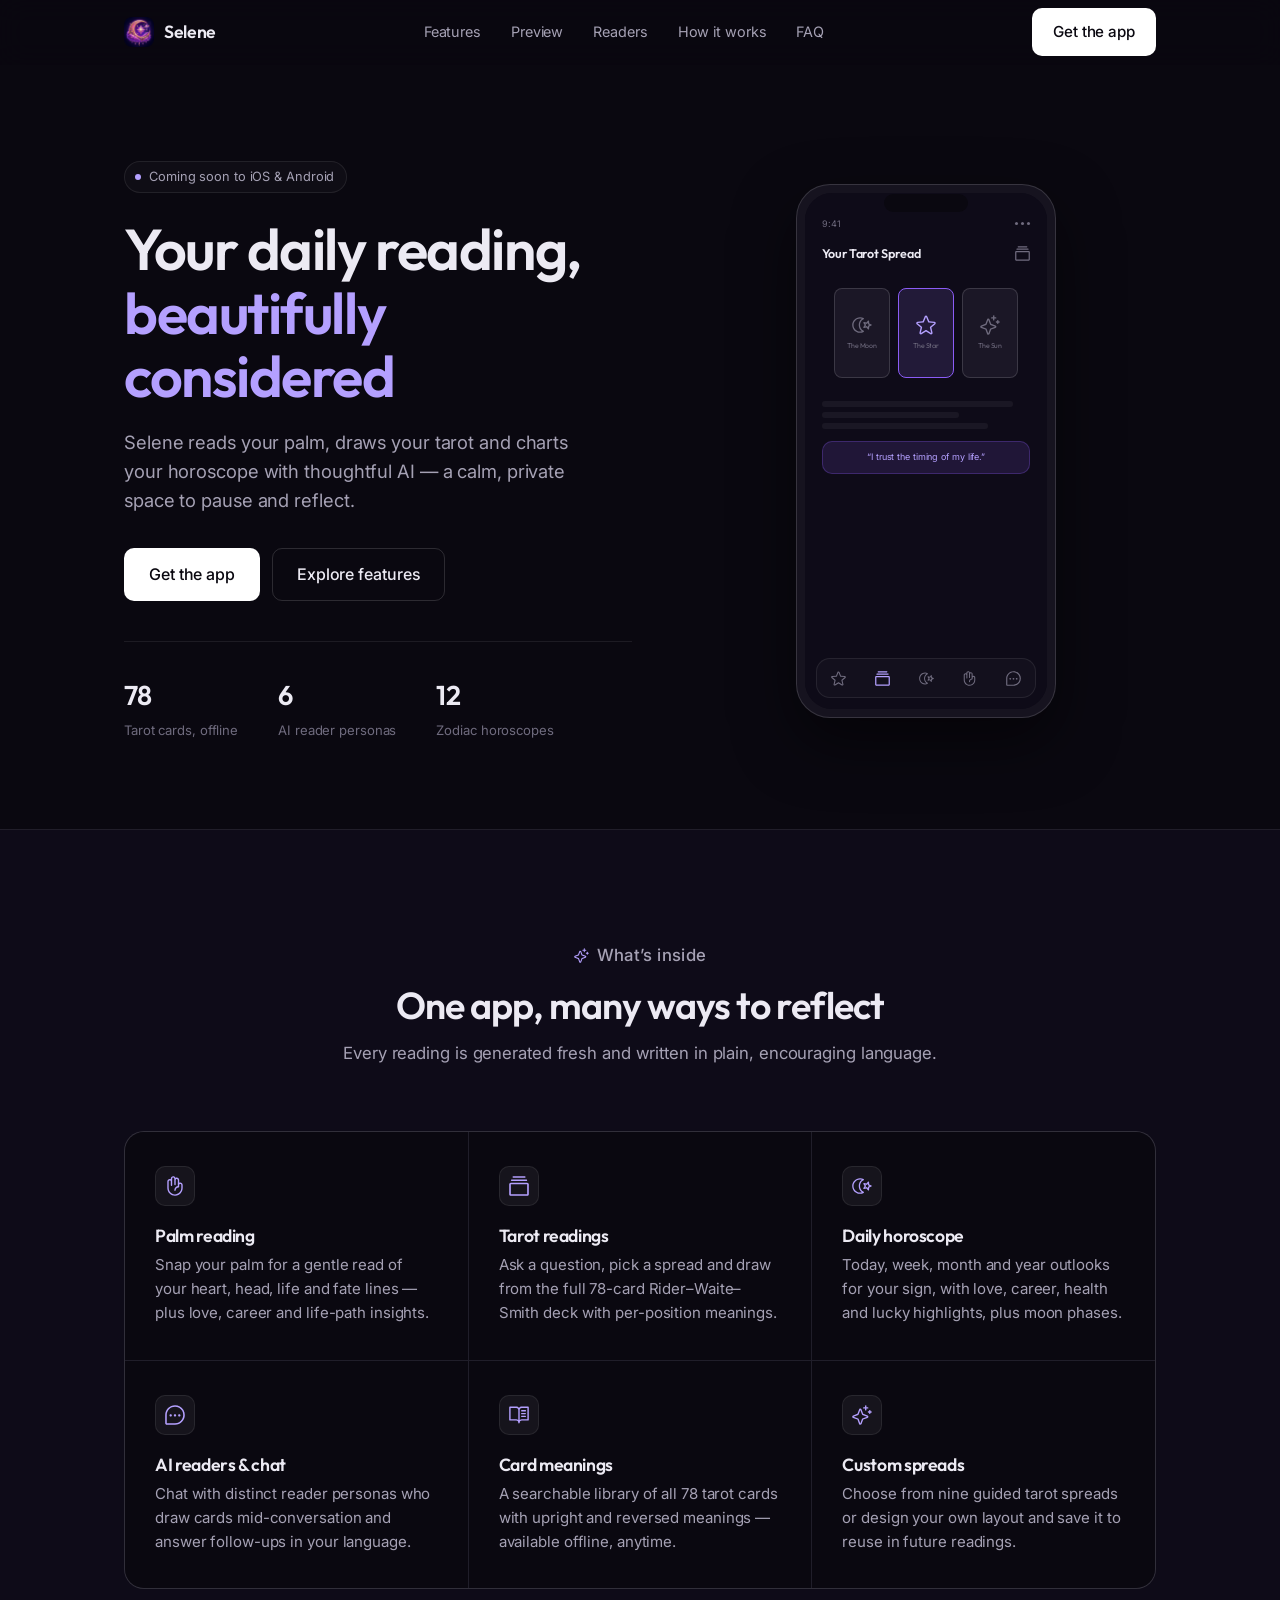
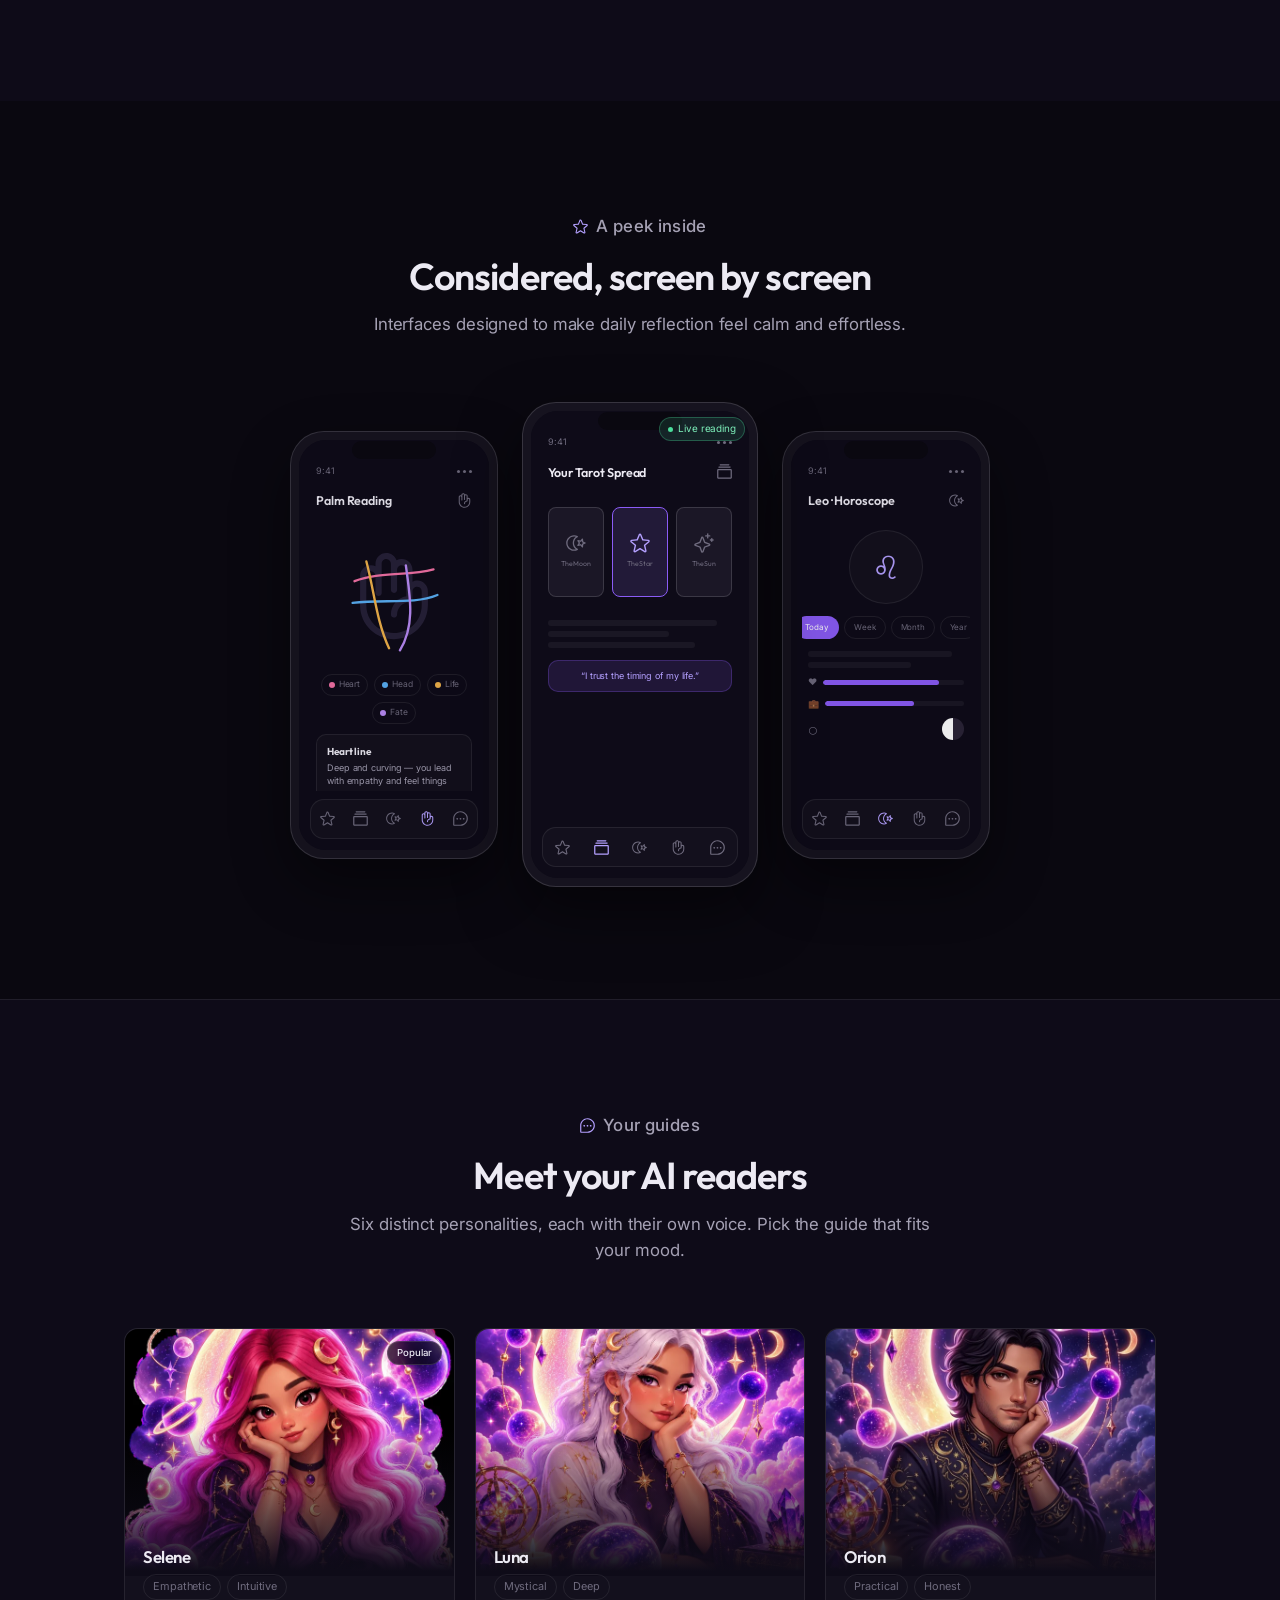
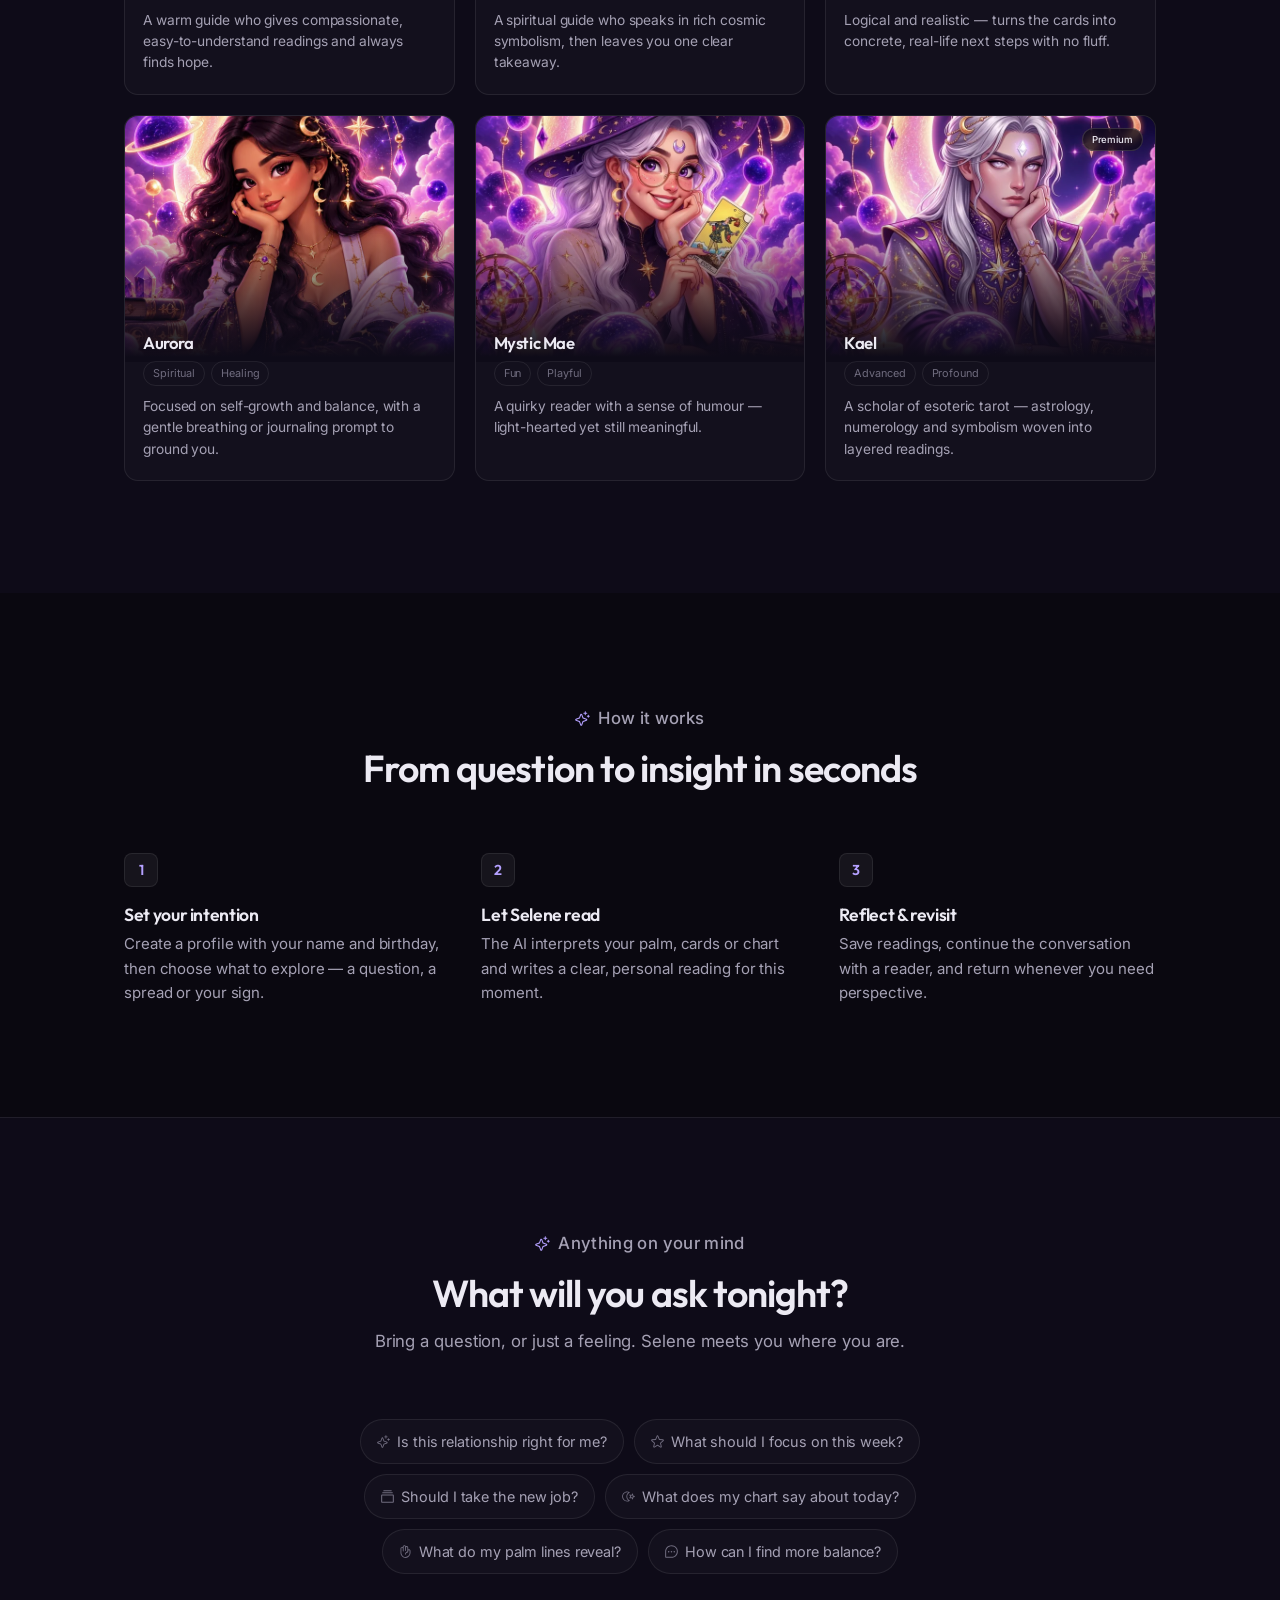
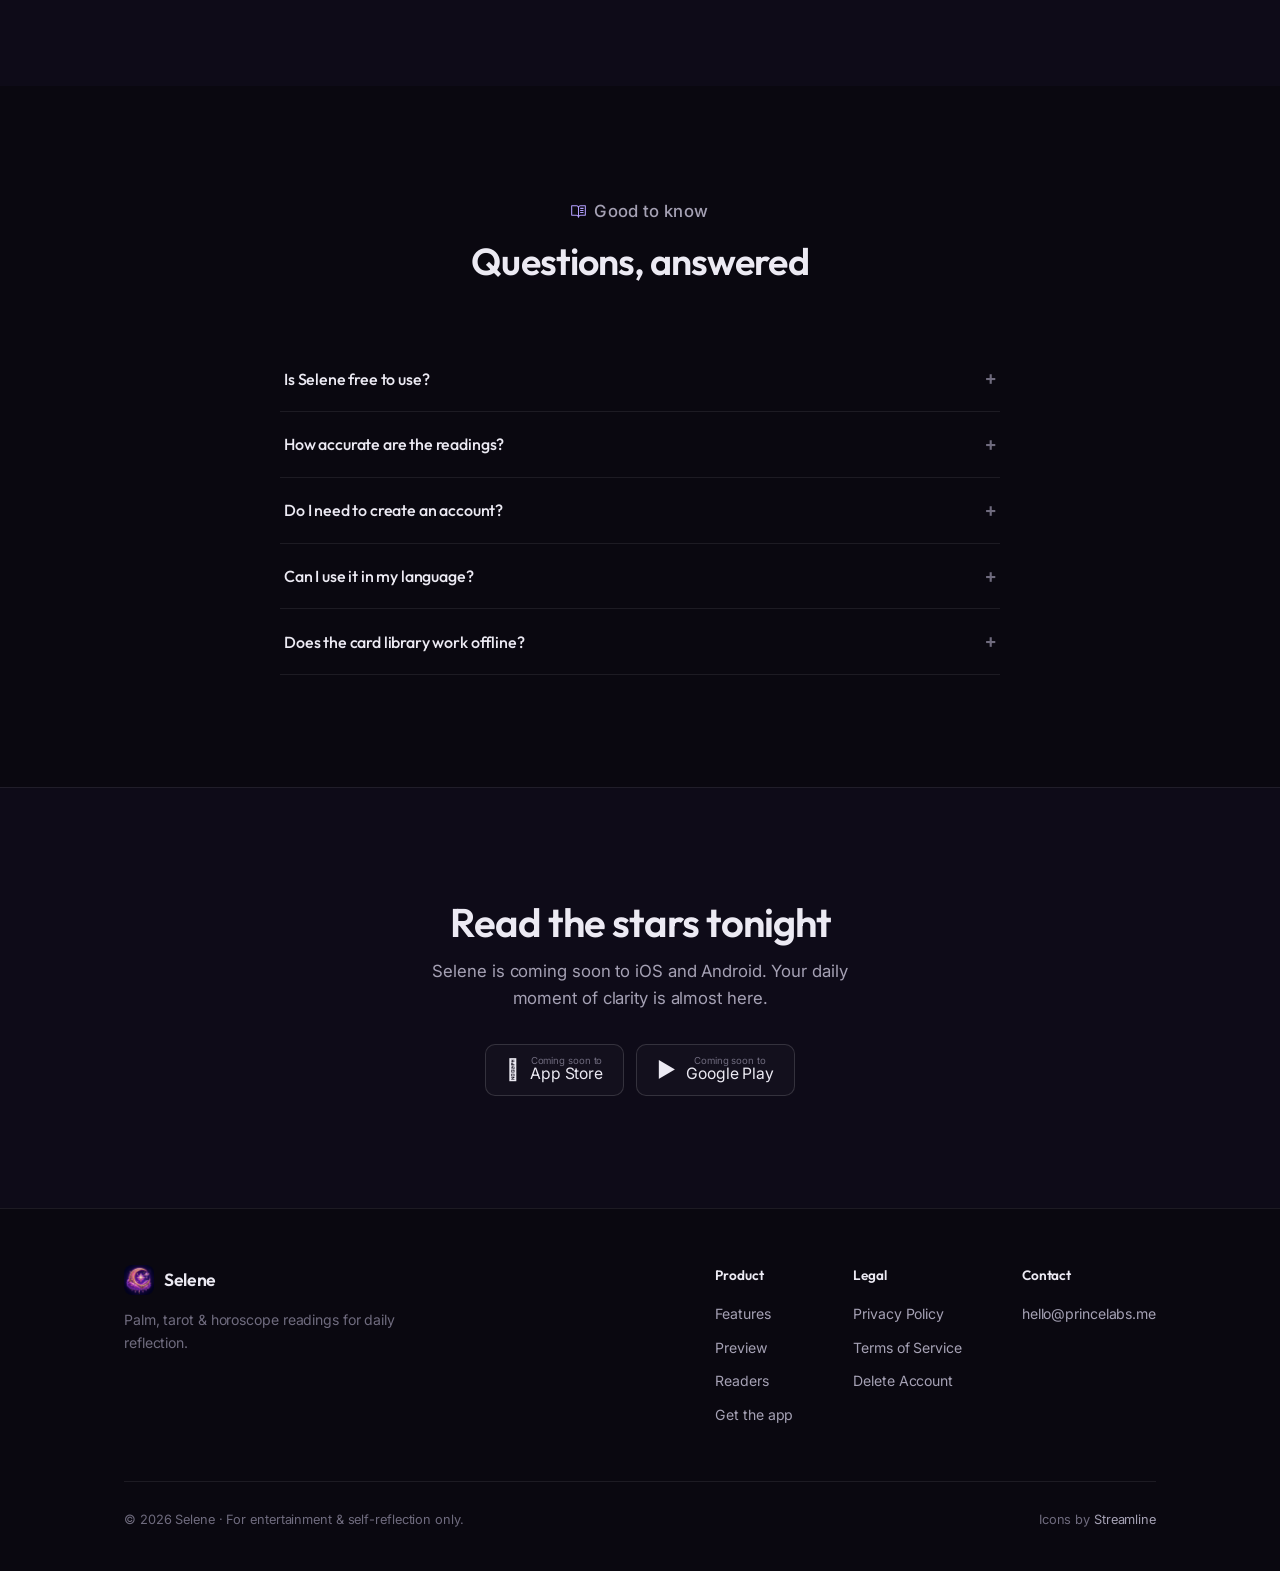
==== commit 6eb73735: "Set contact email to hello@princelabs.me and add developer name one1 Eleven dev for Google Play comp" ====
--- a/index.html
+++ b/index.html
@@ -399,8 +399,7 @@
           </div>
           <div class="footer-col">
             <h5>Contact</h5>
-            <a href="mailto:hello@selene.app">hello@selene.app</a>
-            <a href="mailto:privacy@selene.app">privacy@selene.app</a>
+            <a href="mailto:hello@princelabs.me">hello@princelabs.me</a>
           </div>
         </div>
       </div>
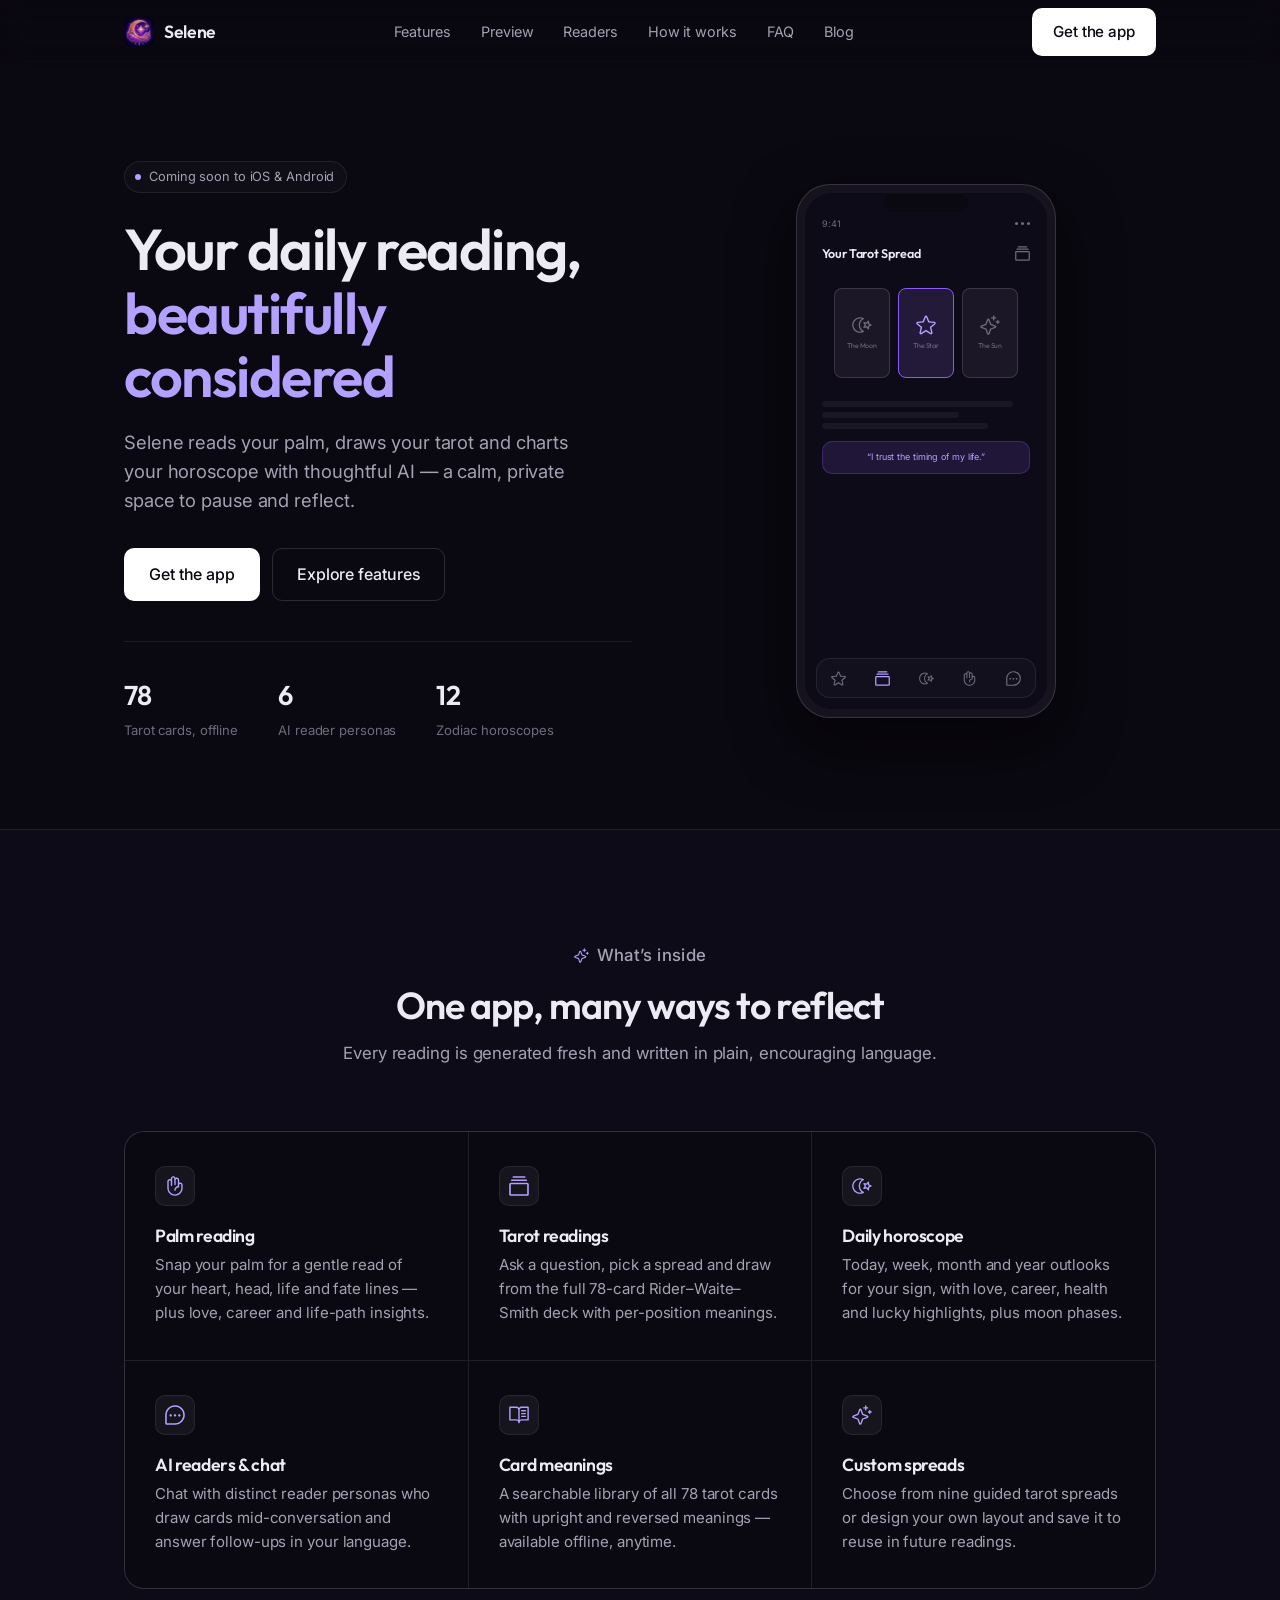
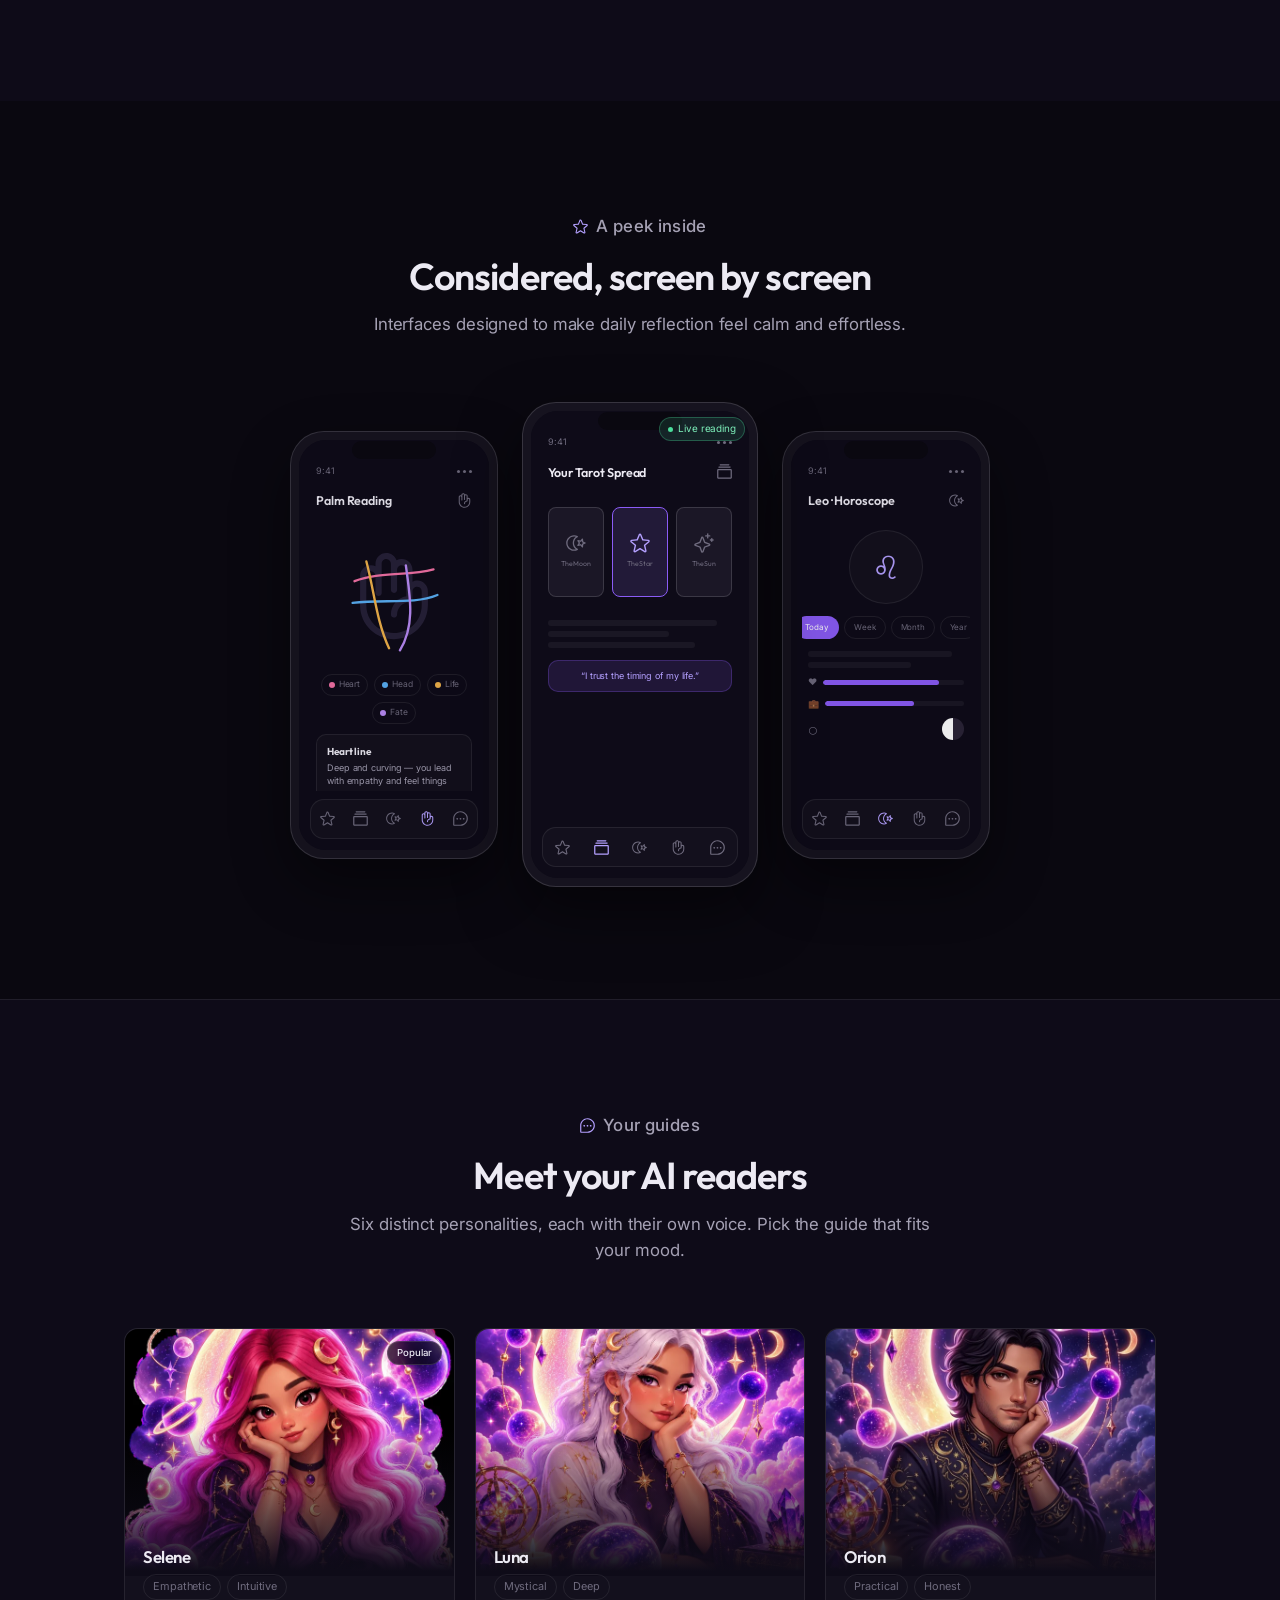
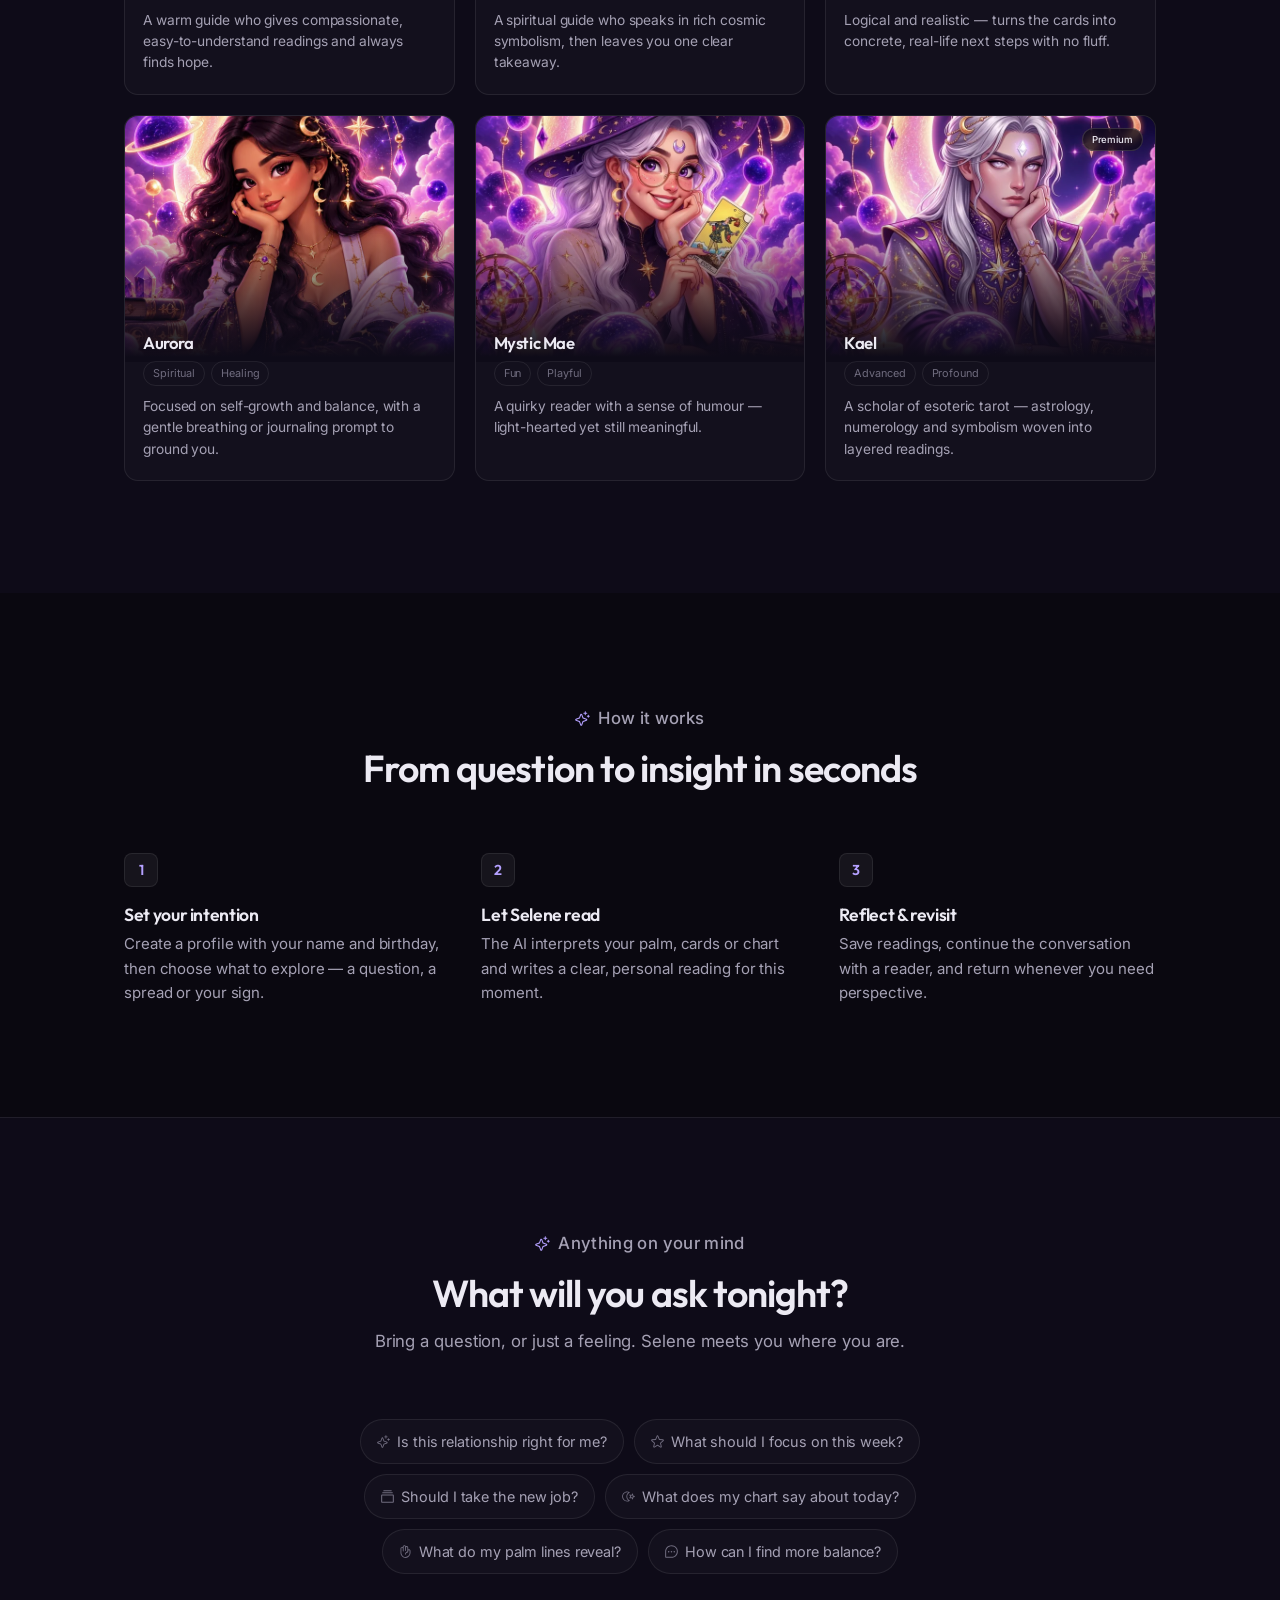
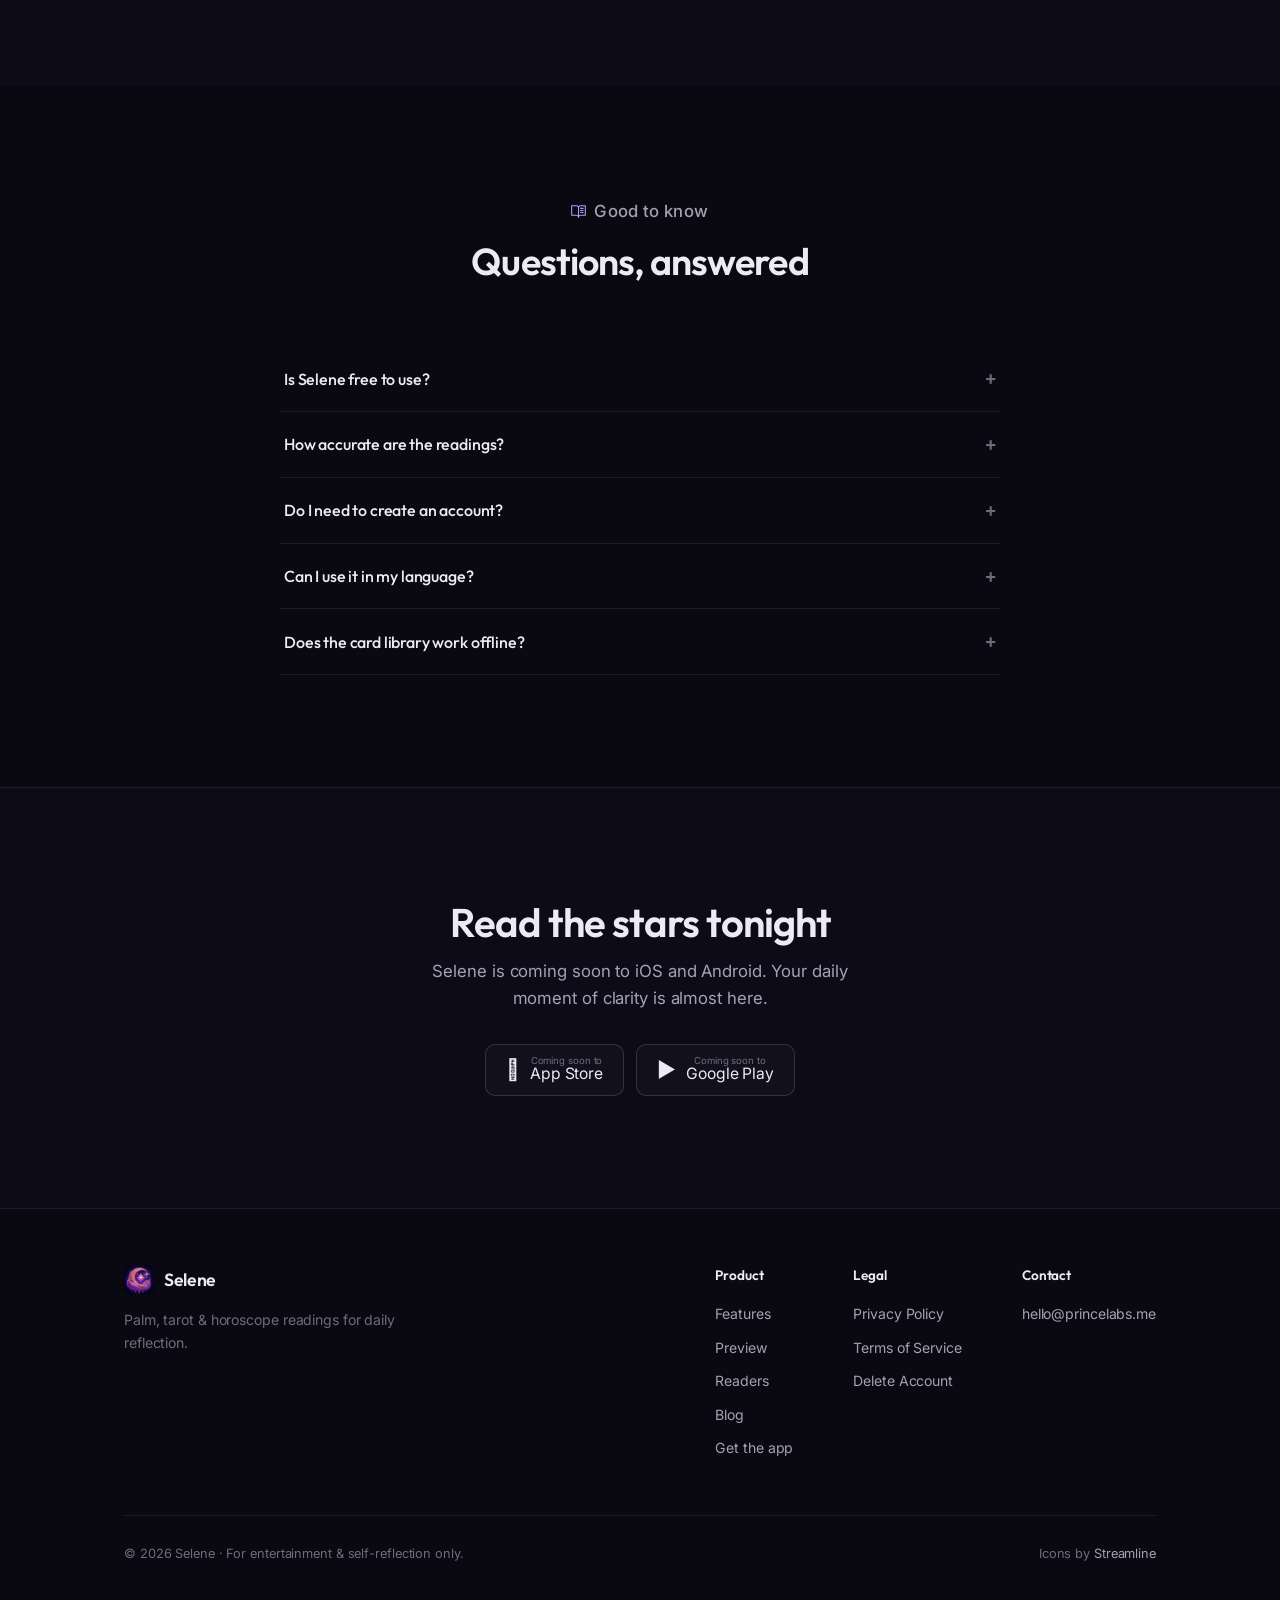
==== commit 06a167a6: "Add SEO/GEO-optimized blog: tarot, palm reading & horoscope guides + blog index, sitemap, robots, na" ====
--- a/index.html
+++ b/index.html
@@ -37,6 +37,7 @@
         <a href="#readers">Readers</a>
         <a href="#how">How it works</a>
         <a href="#faq">FAQ</a>
+        <a href="blog/">Blog</a>
       </nav>
       <div class="nav-cta">
         <a class="btn btn-primary" href="#get">Get the app</a>
@@ -389,6 +390,7 @@
             <a href="#features">Features</a>
             <a href="#preview">Preview</a>
             <a href="#readers">Readers</a>
+            <a href="blog/">Blog</a>
             <a href="#get">Get the app</a>
           </div>
           <div class="footer-col">
--- a/styles.css
+++ b/styles.css
@@ -407,3 +407,72 @@
   .tcard { opacity: 1 !important; transform: none !important; }
   .stat-mini .fill { width: var(--w) !important; }
 }
+
+
+/* ============================================================================
+   Blog — index listing + article pages (reuses legal-card, callout, toc, faq)
+   ============================================================================ */
+
+/* Breadcrumb */
+.breadcrumb { font-size: 0.8rem; color: var(--text-3); margin-bottom: 18px; }
+.breadcrumb a { color: var(--text-2); }
+.breadcrumb a:hover { color: var(--accent-2); }
+.breadcrumb .sep { margin: 0 8px; color: var(--text-3); }
+.breadcrumb [aria-current="page"] { color: var(--text-3); }
+
+/* Article meta (byline / date / reading time) */
+.article-meta { display: flex; gap: 14px; justify-content: center; align-items: center; flex-wrap: wrap; font-size: 0.85rem; color: var(--text-3); margin-top: 16px; }
+.article-meta .sep { color: var(--border-2); }
+.article-meta time { color: var(--text-2); }
+
+/* Tag chips */
+.tag-row { display: flex; gap: 8px; flex-wrap: wrap; justify-content: center; margin-top: 18px; }
+.article-body .tag-row { justify-content: flex-start; margin: 0 0 24px; }
+.tag { font-size: 0.72rem; padding: 4px 11px; border-radius: 999px; border: 1px solid rgba(139, 92, 246, 0.28); color: var(--accent-2); background: var(--accent-weak); }
+
+/* Lead paragraph under the article intro */
+.article-lead { font-size: 1.12rem; color: var(--text); line-height: 1.65; margin-bottom: 26px; }
+
+/* Hero image on article pages */
+.article-hero-img { max-width: 760px; margin: 8px auto 0; border-radius: var(--r-lg); overflow: hidden; border: 1px solid var(--border); }
+.article-hero-img img { width: 100%; height: auto; aspect-ratio: 16 / 8; object-fit: cover; }
+
+/* Reuse legal-card for article body; add richer elements */
+.article-body table { width: 100%; border-collapse: collapse; margin: 8px 0 24px; font-size: 0.9rem; }
+.article-body th, .article-body td { text-align: left; padding: 10px 12px; border-bottom: 1px solid var(--border); color: var(--text-2); }
+.article-body th { font-family: var(--font-display); color: var(--text); font-weight: 600; font-size: 0.85rem; }
+.article-body tr:last-child td { border-bottom: 0; }
+
+/* Author box */
+.author-box { display: flex; gap: 14px; align-items: center; margin-top: 40px; padding-top: 26px; border-top: 1px solid var(--border); }
+.author-box .ab-avatar { width: 48px; height: 48px; border-radius: 12px; flex-shrink: 0; display: grid; place-items: center; background: var(--surface-2); border: 1px solid var(--border); color: var(--accent-2); }
+.author-box .ab-avatar .sicon { width: 22px; height: 22px; }
+.author-box .ab-name { color: var(--text); font-family: var(--font-display); font-weight: 600; font-size: 0.98rem; }
+.author-box .ab-desc { font-size: 0.85rem; color: var(--text-3); margin: 2px 0 0; }
+
+/* In-article CTA */
+.article-cta { text-align: center; background: var(--bg-2); border: 1px solid var(--border); border-radius: var(--r-lg); padding: 36px clamp(20px, 5vw, 40px); margin-top: 32px; }
+.article-cta h3 { font-size: 1.3rem; margin-bottom: 10px; }
+.article-cta p { color: var(--text-2); max-width: 440px; margin: 0 auto 22px; }
+
+/* ---------- Blog index: post cards ---------- */
+.post-grid { display: grid; grid-template-columns: repeat(3, 1fr); gap: 22px; }
+.post-card { background: var(--surface); border: 1px solid var(--border); border-radius: var(--r); overflow: hidden; display: flex; flex-direction: column; transition: border-color 0.25s ease, transform 0.25s var(--ease); }
+.post-card:hover { border-color: var(--border-2); transform: translateY(-3px); }
+.post-card .thumb { aspect-ratio: 16 / 10; overflow: hidden; position: relative; }
+.post-card .thumb img { width: 100%; height: 100%; object-fit: cover; filter: saturate(0.95); transition: transform 0.4s var(--ease); }
+.post-card:hover .thumb img { transform: scale(1.04); }
+.post-card .pbody { padding: 20px 20px 22px; display: flex; flex-direction: column; flex: 1; }
+.post-card .ptag { font-size: 0.7rem; letter-spacing: 0.04em; text-transform: uppercase; color: var(--accent-2); margin-bottom: 10px; font-weight: 500; }
+.post-card h2, .post-card h3 { font-size: 1.12rem; line-height: 1.25; margin-bottom: 10px; letter-spacing: -0.02em; }
+.post-card h2 a, .post-card h3 a { color: var(--text); }
+.post-card h2 a:hover, .post-card h3 a:hover { color: var(--accent-2); }
+.post-card p { font-size: 0.9rem; color: var(--text-2); line-height: 1.6; }
+.post-card .pmeta { margin-top: auto; padding-top: 16px; display: flex; gap: 10px; align-items: center; font-size: 0.78rem; color: var(--text-3); }
+.post-card .pmeta .sep { color: var(--border-2); }
+
+/* Related posts section */
+.related-head { font-family: var(--font-display); color: var(--text); font-size: 1.3rem; margin: 0 0 22px; letter-spacing: -0.02em; }
+
+@media (max-width: 900px) { .post-grid { grid-template-columns: 1fr 1fr; } }
+@media (max-width: 560px) { .post-grid { grid-template-columns: 1fr; } }
